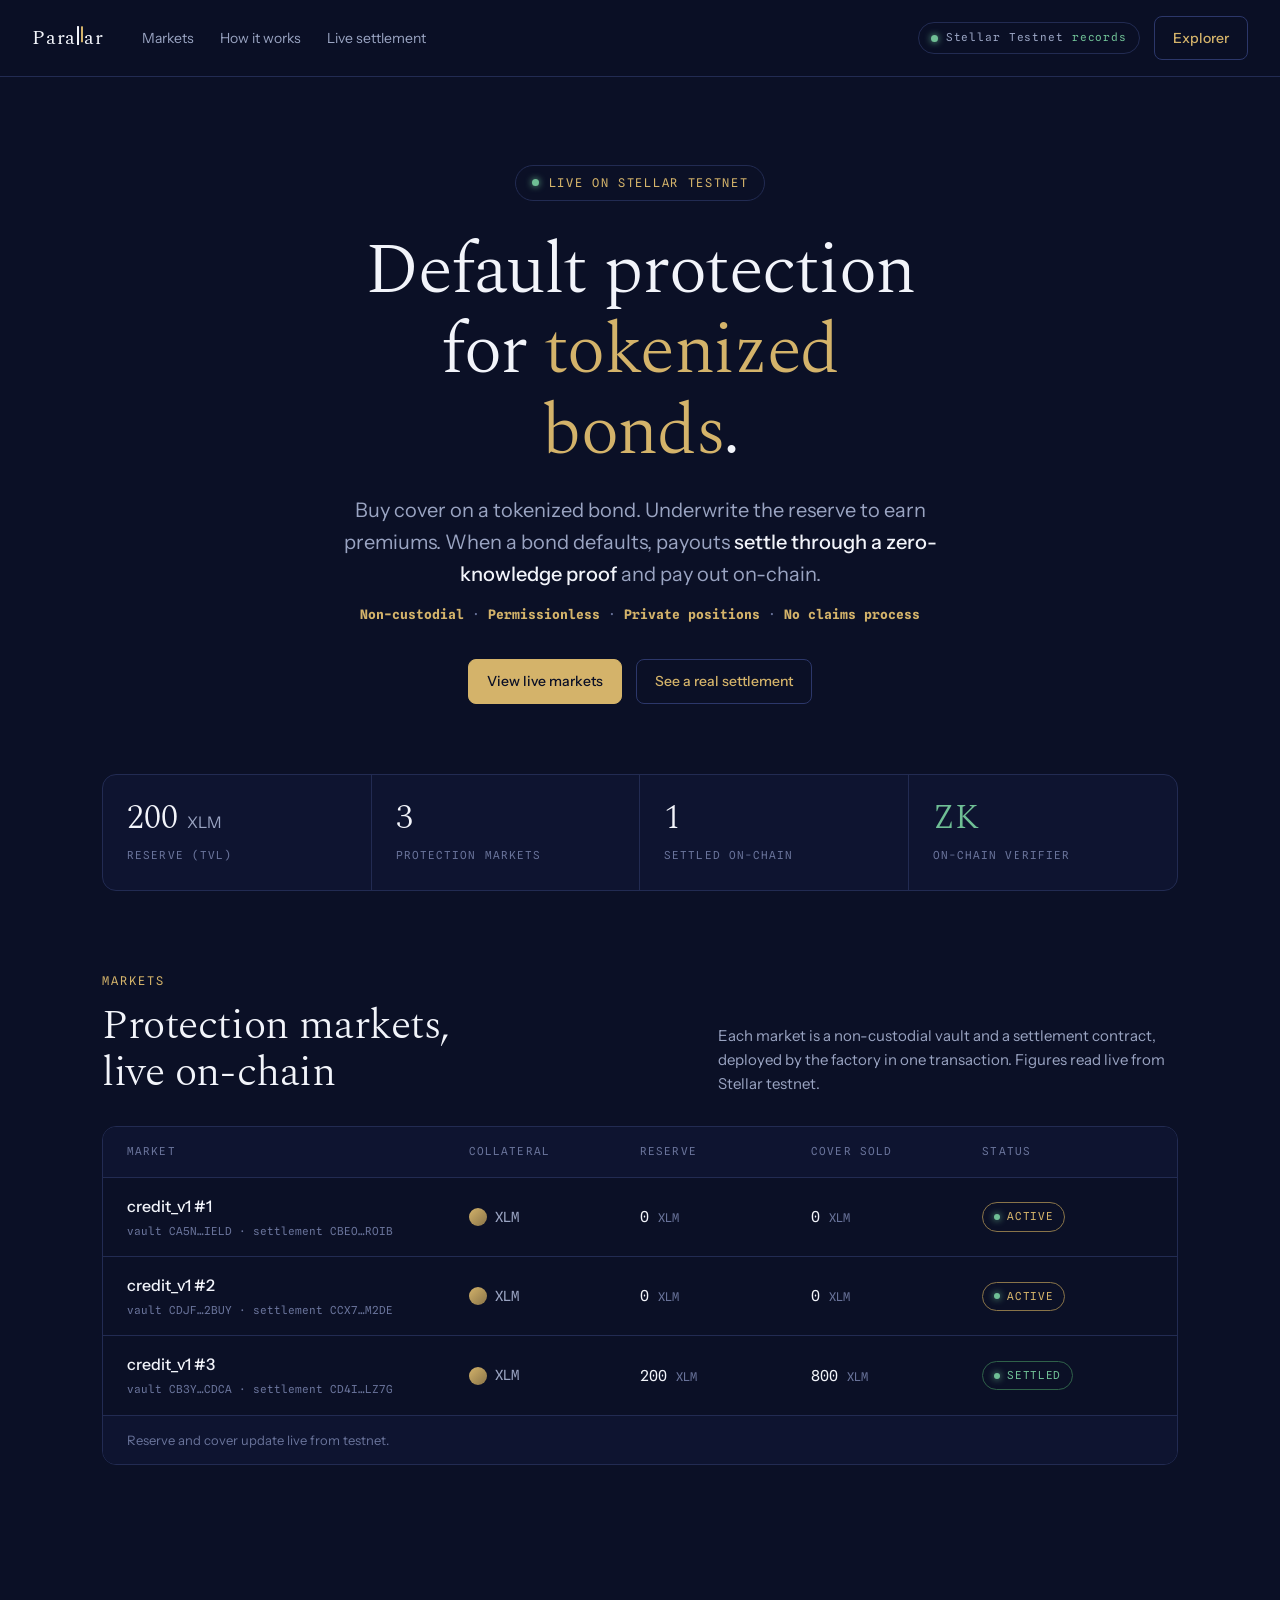
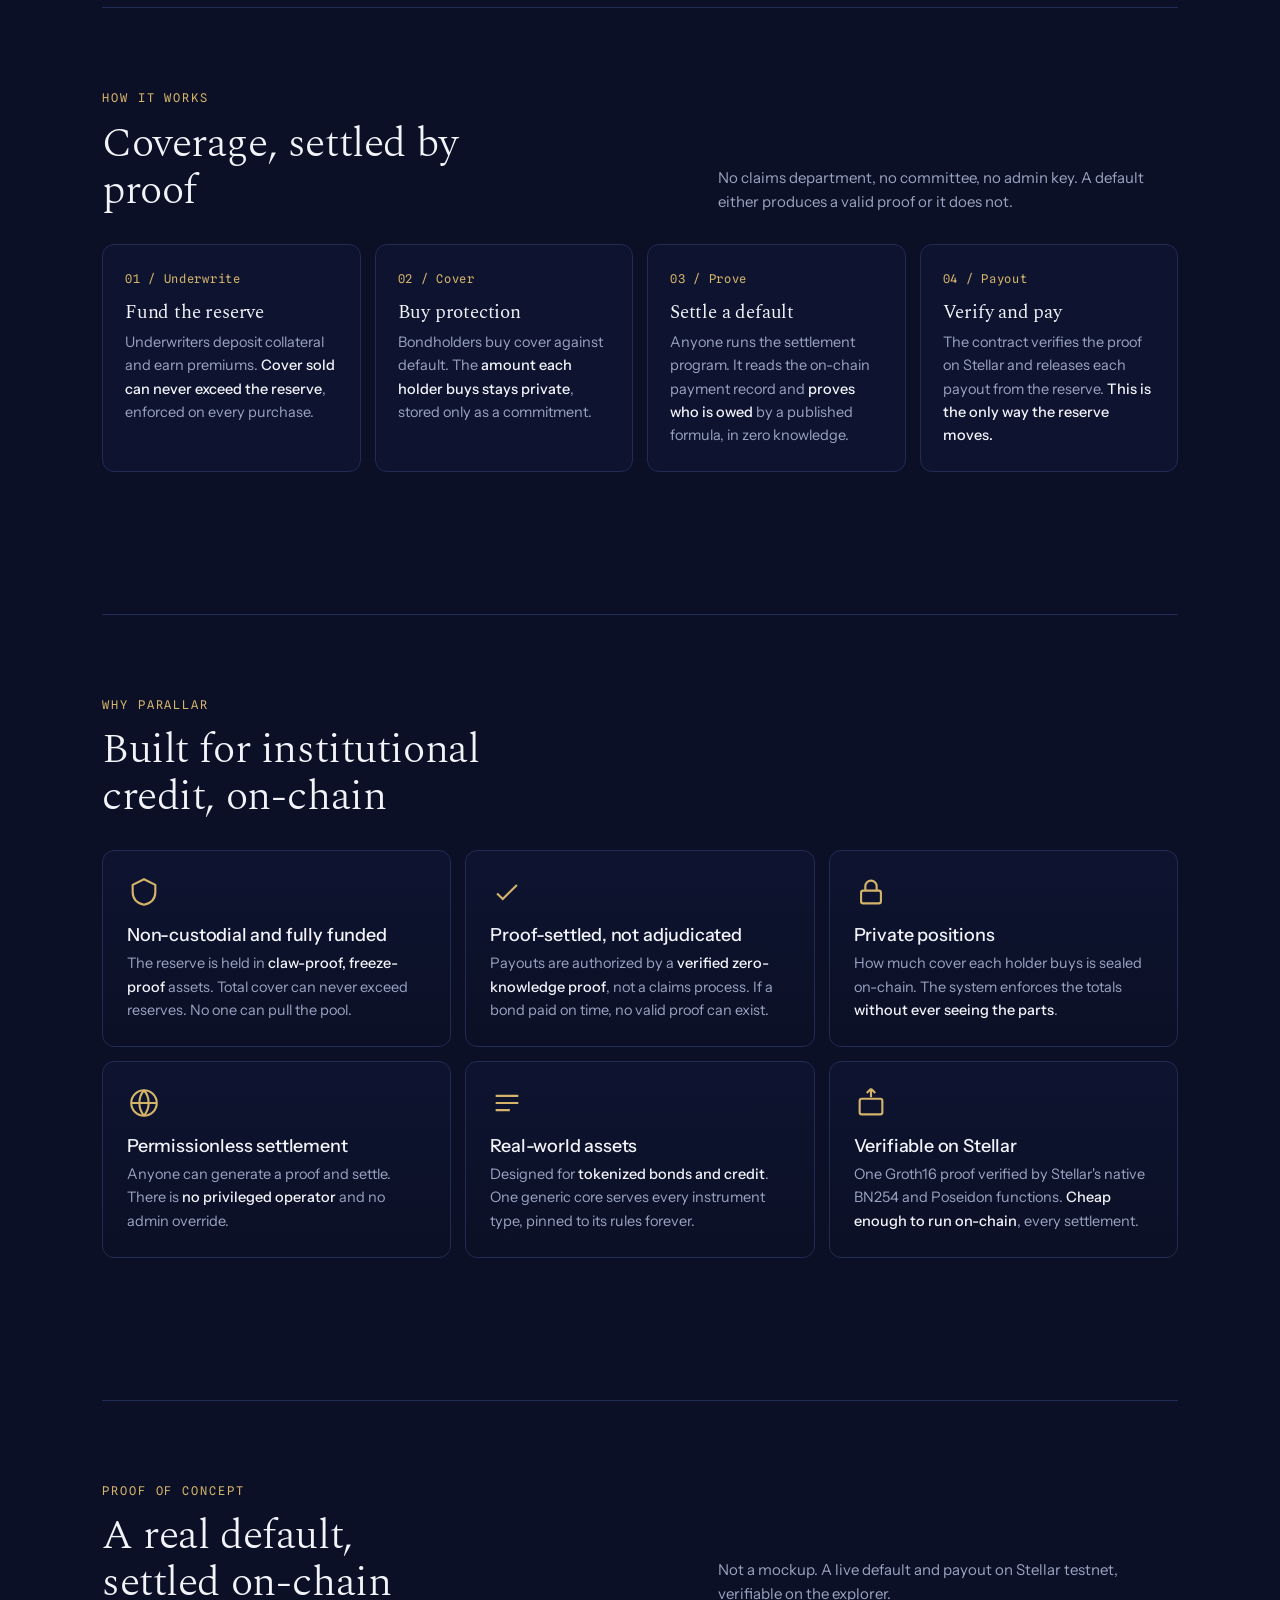
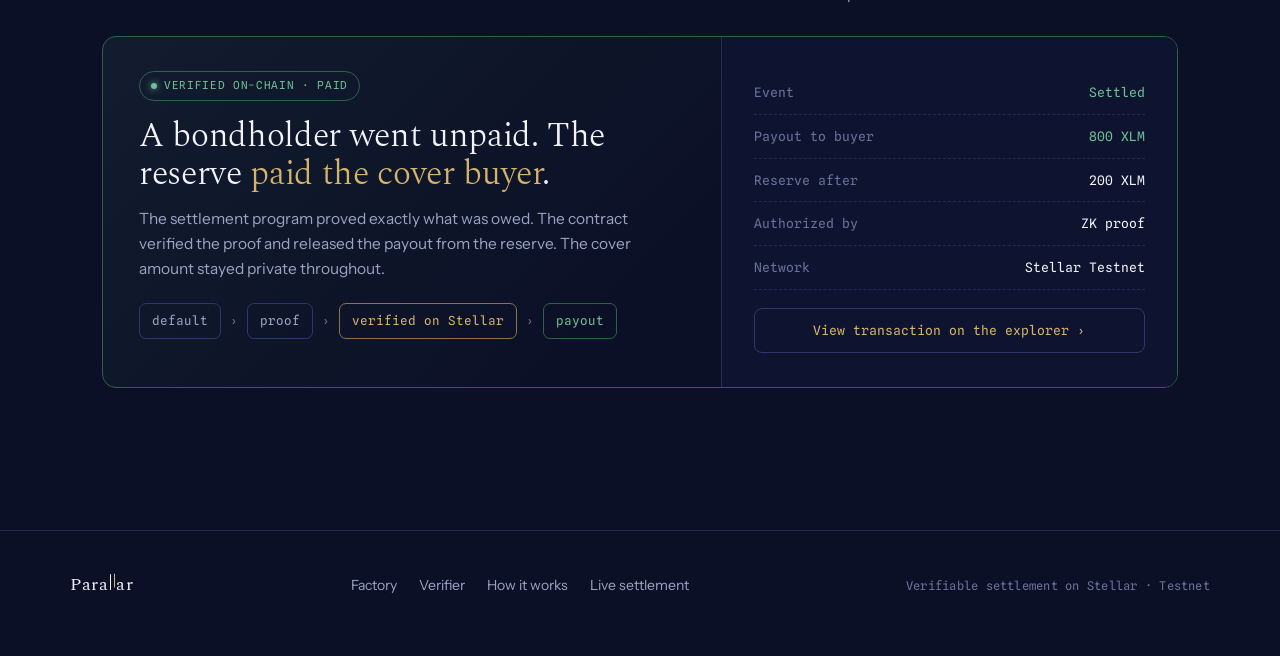
==== frontend/index.html @ a753648d "R23: frontend rebuilt as a DeFi-native protocol page Per feedback (em-dashes everywhere, hard to rea" ====
<!DOCTYPE html>
<html lang="en">
<head>
<meta charset="UTF-8">
<meta name="viewport" content="width=device-width, initial-scale=1.0">
<title>Parallar · on-chain default protection for tokenized bonds</title>
<meta name="description" content="Parallar is on-chain credit default protection for tokenized bonds on Stellar. Buy cover, underwrite for yield, and let defaults settle through a zero-knowledge proof. Non-custodial, permissionless, private.">
<link rel="preconnect" href="https://fonts.googleapis.com">
<link rel="preconnect" href="https://fonts.gstatic.com" crossorigin>
<link href="https://fonts.googleapis.com/css2?family=Spectral:wght@300;400&family=Instrument+Sans:wght@400;500;600&family=Spline+Sans+Mono:wght@400;500&display=swap" rel="stylesheet">
<style>
:root{
  --ink:#0B1026; --ink-2:#0E1430; --ink-3:#141C40; --ink-4:#1A2350;
  --paper:#F2F4FA; --dim:#9AA4C2; --faint:#69739A;
  --brass:#D4B36A; --brass-bright:#E8CE8C; --brass-dim:#897449;
  --red:#D07A70; --green:#6FBF95; --green-dim:#2f6149;
  --hairline:#222B52; --line-2:#2C376A; --max:1140px;
}
*{margin:0;padding:0;box-sizing:border-box}
html{scroll-behavior:smooth}
body{background:var(--ink);color:var(--paper);font-family:'Instrument Sans',system-ui,sans-serif;font-size:16px;line-height:1.6;-webkit-font-smoothing:antialiased;overflow-x:hidden}
::selection{background:var(--brass);color:var(--ink)}
h1,h2,h3,.serif{font-family:'Spectral',serif;font-weight:300;line-height:1.12;letter-spacing:-0.01em}
.mono{font-family:'Spline Sans Mono',monospace;letter-spacing:.02em}
a{color:var(--brass);text-decoration:none}
a:hover{color:var(--brass-bright)}
svg{display:block}

.wordmark{display:inline-flex;align-items:baseline;font-family:'Spectral',serif;font-weight:400;letter-spacing:.04em;color:var(--paper)}
.wordmark .ll{display:inline-flex;align-items:flex-end;margin:0 .04em;position:relative;top:.02em}
.wordmark .ll i{display:block;width:.085em;background:var(--paper);height:.92em;border-radius:.5px}
.wordmark .ll i+i{margin-left:.14em;background:var(--brass);height:.78em;transform:translateY(-.14em)}

nav{position:sticky;top:0;z-index:60;display:flex;align-items:center;gap:28px;padding:16px 32px;background:rgba(11,16,38,.9);border-bottom:1px solid var(--hairline);backdrop-filter:blur(8px)}
nav .wordmark{font-size:20px}
nav .links{display:flex;gap:26px;margin-left:10px;font-size:14px}
nav .links a{color:var(--dim)}
nav .links a:hover{color:var(--paper)}
nav .right{margin-left:auto;display:flex;align-items:center;gap:14px}
.netpill{display:inline-flex;align-items:center;gap:8px;font-family:'Spline Sans Mono',monospace;font-size:11px;letter-spacing:.08em;color:var(--dim);border:1px solid var(--hairline);padding:6px 12px;border-radius:999px}
.dot{width:7px;height:7px;border-radius:50%;background:var(--green);box-shadow:0 0 7px var(--green)}
.btn{display:inline-flex;align-items:center;gap:8px;font-size:14px;font-weight:500;padding:10px 18px;border-radius:8px;border:1px solid var(--brass);color:var(--ink);background:var(--brass);transition:.18s}
.btn:hover{background:var(--brass-bright);color:var(--ink)}
.btn.ghost{background:transparent;color:var(--brass);border-color:var(--line-2)}
.btn.ghost:hover{border-color:var(--brass);color:var(--brass-bright)}

.wrap{max-width:var(--max);margin:0 auto;padding:0 32px}

/* hero */
.hero{padding:88px 0 8px;text-align:center}
.eyebrow{display:inline-flex;align-items:center;gap:10px;font-family:'Spline Sans Mono',monospace;font-size:12px;letter-spacing:.14em;text-transform:uppercase;color:var(--brass);border:1px solid var(--hairline);border-radius:999px;padding:7px 16px;margin-bottom:30px}
.hero h1{font-size:clamp(40px,6vw,72px);max-width:16ch;margin:0 auto 22px;letter-spacing:-0.02em}
.hero h1 .alt{color:var(--brass)}
.hero .sub{font-size:clamp(17px,1.6vw,20px);color:var(--dim);max-width:50ch;margin:0 auto 14px}
.hero .sub strong{color:var(--paper);font-weight:500}
.hero .tags{font-family:'Spline Sans Mono',monospace;font-size:13px;color:var(--faint);margin-bottom:34px}
.hero .tags b{color:var(--brass)}
.hero-cta{display:flex;gap:14px;justify-content:center;flex-wrap:wrap}

/* stats strip */
.stats{max-width:var(--max);margin:62px auto 0;padding:0 32px}
.stats-grid{display:grid;grid-template-columns:repeat(4,1fr);border:1px solid var(--hairline);border-radius:14px;overflow:hidden;background:var(--ink-2)}
.stat{padding:26px 24px;border-right:1px solid var(--hairline)}
.stat:last-child{border-right:none}
.stat .v{font-family:'Spectral',serif;font-weight:300;font-size:34px;color:var(--paper);line-height:1}
.stat .v .u{font-size:16px;color:var(--dim);font-family:'Instrument Sans'}
.stat .k{font-family:'Spline Sans Mono',monospace;font-size:11px;letter-spacing:.1em;text-transform:uppercase;color:var(--faint);margin-top:12px}
.stat .v .live{color:var(--green)}

section{padding:80px 0;border-top:1px solid var(--hairline);margin-top:62px}
section:first-of-type{border-top:none;margin-top:0}
.sec-top{display:flex;align-items:flex-end;justify-content:space-between;gap:20px;margin-bottom:30px;flex-wrap:wrap}
.sec-top .label{font-family:'Spline Sans Mono',monospace;font-size:12px;letter-spacing:.16em;text-transform:uppercase;color:var(--brass);margin-bottom:12px}
.sec-top h2{font-size:clamp(28px,3.4vw,42px);max-width:18ch}
.sec-top p{color:var(--dim);max-width:46ch;font-size:15px}

/* markets table */
.markets{border:1px solid var(--hairline);border-radius:14px;overflow:hidden}
.mkt-head,.mkt-row{display:grid;grid-template-columns:2.1fr 1fr 1fr 1fr 1.1fr;gap:16px;padding:16px 24px;align-items:center}
.mkt-head{background:var(--ink-2);font-family:'Spline Sans Mono',monospace;font-size:11px;letter-spacing:.1em;text-transform:uppercase;color:var(--faint);border-bottom:1px solid var(--hairline)}
.mkt-row{border-bottom:1px solid var(--hairline);transition:background .15s}
.mkt-row:last-child{border-bottom:none}
.mkt-row:hover{background:var(--ink-2)}
.mkt-row .name{font-size:16px;color:var(--paper);font-weight:500}
.mkt-row .name small{display:block;color:var(--faint);font-family:'Spline Sans Mono',monospace;font-size:11px;font-weight:400;margin-top:3px}
.mkt-row .num{font-family:'Spline Sans Mono',monospace;font-size:15px;color:var(--paper)}
.mkt-row .num small{color:var(--faint);font-size:12px}
.asset{display:inline-flex;align-items:center;gap:8px;font-family:'Spline Sans Mono',monospace;font-size:14px;color:var(--dim)}
.asset .coin{width:18px;height:18px;border-radius:50%;background:linear-gradient(135deg,var(--brass),var(--brass-dim));display:inline-block}
.tag{display:inline-flex;align-items:center;gap:7px;font-family:'Spline Sans Mono',monospace;font-size:11px;letter-spacing:.06em;text-transform:uppercase;padding:5px 11px;border-radius:999px;border:1px solid var(--line-2);color:var(--dim)}
.tag.settled{color:var(--green);border-color:var(--green-dim)}
.tag.active{color:var(--brass);border-color:var(--brass-dim)}
.tag .dot{width:6px;height:6px}
.mkt-note{padding:14px 24px;background:var(--ink-2);font-size:13px;color:var(--faint);border-top:1px solid var(--hairline)}

/* steps */
.steps{display:grid;grid-template-columns:repeat(4,1fr);gap:14px}
.scard{border:1px solid var(--hairline);border-radius:12px;background:var(--ink-2);padding:24px 22px}
.scard .n{font-family:'Spline Sans Mono',monospace;font-size:12px;color:var(--brass);letter-spacing:.06em}
.scard h3{font-size:19px;margin:14px 0 8px;font-weight:400}
.scard p{font-size:14.5px;color:var(--dim)}
.scard p b{color:var(--paper);font-weight:500}

/* feature cards */
.feats{display:grid;grid-template-columns:repeat(3,1fr);gap:14px}
.feat{border:1px solid var(--hairline);border-radius:12px;padding:24px;background:linear-gradient(180deg,var(--ink-2),var(--ink))}
.feat .ic{width:34px;height:34px;color:var(--brass);margin-bottom:16px}
.feat h3{font-size:18px;font-weight:500;margin-bottom:7px;font-family:'Instrument Sans'}
.feat p{font-size:14.5px;color:var(--dim)}
.feat p b{color:var(--paper);font-weight:500}

/* live settlement */
.settle{display:grid;grid-template-columns:1.15fr .85fr;gap:0;border:1px solid var(--green-dim);border-radius:14px;overflow:hidden;background:linear-gradient(135deg,rgba(111,191,149,.07),transparent 55%)}
.settle .left{padding:34px 36px}
.settle .right{padding:34px 32px;border-left:1px solid var(--hairline);background:var(--ink-2)}
.settle .tag{margin-bottom:16px}
.settle h2{font-size:clamp(24px,2.8vw,34px);margin-bottom:14px}
.settle h2 .alt{color:var(--brass)}
.settle p{color:var(--dim);font-size:15.5px}
.settle p b{color:var(--paper);font-weight:500}
.pipe{display:flex;align-items:center;gap:9px;flex-wrap:wrap;margin-top:22px;font-family:'Spline Sans Mono',monospace;font-size:12.5px}
.pipe .n{padding:7px 12px;border:1px solid var(--line-2);border-radius:7px;color:var(--dim)}
.pipe .n.hot{color:var(--brass);border-color:var(--brass-dim)}
.pipe .n.paid{color:var(--green);border-color:var(--green-dim)}
.pipe .a{color:var(--faint)}
.rcpt{font-family:'Spline Sans Mono',monospace;font-size:13px}
.rcpt .row{display:flex;justify-content:space-between;gap:12px;padding:11px 0;border-bottom:1px dashed var(--hairline)}
.rcpt .row:last-child{border-bottom:none}
.rcpt .row .k{color:var(--faint)}
.rcpt .row .vv{color:var(--paper);text-align:right}
.rcpt .row .vv.g{color:var(--green)}
.rcpt .txbtn{display:block;margin-top:18px;text-align:center;font-size:13px;border:1px solid var(--line-2);border-radius:8px;padding:11px;color:var(--brass)}
.rcpt .txbtn:hover{border-color:var(--brass)}

footer{padding:40px 32px 56px;border-top:1px solid var(--hairline);margin-top:62px}
.foot-grid{max-width:var(--max);margin:0 auto;display:flex;justify-content:space-between;align-items:center;gap:24px;flex-wrap:wrap}
.foot-grid .mono{font-size:12px;color:var(--faint)}
.foot-links{display:flex;gap:22px;font-size:14px}
.foot-links a{color:var(--dim)}.foot-links a:hover{color:var(--brass)}
.addr{font-family:'Spline Sans Mono',monospace;color:var(--brass)}
.err{color:var(--red);text-align:center;padding:30px}

@media(max-width:860px){
  .stats-grid{grid-template-columns:1fr 1fr}.stat{border-bottom:1px solid var(--hairline)}
  .steps{grid-template-columns:1fr 1fr}.feats{grid-template-columns:1fr}
  .settle{grid-template-columns:1fr}.settle .right{border-left:none;border-top:1px solid var(--hairline)}
  nav .links{display:none}
  .mkt-head{display:none}
  .mkt-row{grid-template-columns:1fr 1fr;gap:8px 16px}
}
</style>
</head>
<body>
<nav>
  <span class="wordmark">Para<span class="ll"><i></i><i></i></span>ar</span>
  <span class="links"><a href="#markets">Markets</a><a href="#how">How it works</a><a href="#proof">Live settlement</a></span>
  <span class="right">
    <span class="netpill"><span class="dot"></span> Stellar Testnet <span id="net-state" style="color:var(--green)">·</span></span>
    <a class="btn ghost" id="nav-explorer" href="#" target="_blank" rel="noopener">Explorer</a>
  </span>
</nav>

<div class="wrap">
  <header class="hero">
    <div class="eyebrow"><span class="dot"></span> Live on Stellar testnet</div>
    <h1>Default protection for <span class="alt">tokenized bonds</span>.</h1>
    <p class="sub">Buy cover on a tokenized bond. Underwrite the reserve to earn premiums. When a bond defaults, payouts <strong>settle through a zero-knowledge proof</strong> and pay out on-chain.</p>
    <p class="tags"><b>Non-custodial</b> · <b>Permissionless</b> · <b>Private positions</b> · <b>No claims process</b></p>
    <div class="hero-cta">
      <a class="btn" href="#markets">View live markets</a>
      <a class="btn ghost" href="#proof">See a real settlement</a>
    </div>
  </header>
</div>

<div class="stats">
  <div class="stats-grid">
    <div class="stat"><div class="v" id="s-tvl">0 <span class="u">XLM</span></div><div class="k">Reserve (TVL)</div></div>
    <div class="stat"><div class="v" id="s-mkts">3</div><div class="k">Protection markets</div></div>
    <div class="stat"><div class="v" id="s-settled">1</div><div class="k">Settled on-chain</div></div>
    <div class="stat"><div class="v"><span class="live" id="s-verifier">ZK</span></div><div class="k">On-chain verifier</div></div>
  </div>
</div>

<div class="wrap">
  <section id="markets">
    <div class="sec-top">
      <div>
        <div class="label">Markets</div>
        <h2>Protection markets, live on-chain</h2>
      </div>
      <p>Each market is a non-custodial vault and a settlement contract, deployed by the factory in one transaction. Figures read live from Stellar testnet.</p>
    </div>
    <div class="markets">
      <div class="mkt-head">
        <div>Market</div><div>Collateral</div><div>Reserve</div><div>Cover sold</div><div>Status</div>
      </div>
      <div id="mkt-rows"></div>
      <div class="mkt-note" id="mkt-note">Loading on-chain state…</div>
    </div>
  </section>

  <section id="how">
    <div class="sec-top">
      <div><div class="label">How it works</div><h2>Coverage, settled by proof</h2></div>
      <p>No claims department, no committee, no admin key. A default either produces a valid proof or it does not.</p>
    </div>
    <div class="steps">
      <div class="scard"><div class="n">01 / Underwrite</div><h3>Fund the reserve</h3><p>Underwriters deposit collateral and earn premiums. <b>Cover sold can never exceed the reserve</b>, enforced on every purchase.</p></div>
      <div class="scard"><div class="n">02 / Cover</div><h3>Buy protection</h3><p>Bondholders buy cover against default. The <b>amount each holder buys stays private</b>, stored only as a commitment.</p></div>
      <div class="scard"><div class="n">03 / Prove</div><h3>Settle a default</h3><p>Anyone runs the settlement program. It reads the on-chain payment record and <b>proves who is owed</b> by a published formula, in zero knowledge.</p></div>
      <div class="scard"><div class="n">04 / Payout</div><h3>Verify and pay</h3><p>The contract verifies the proof on Stellar and releases each payout from the reserve. <b>This is the only way the reserve moves.</b></p></div>
    </div>
  </section>

  <section id="why">
    <div class="sec-top"><div><div class="label">Why Parallar</div><h2>Built for institutional credit, on-chain</h2></div></div>
    <div class="feats">
      <div class="feat"><svg class="ic" viewBox="0 0 24 24" fill="none" stroke="currentColor" stroke-width="1.5"><path d="M12 3l8 4v5c0 5-3.5 8-8 9-4.5-1-8-4-8-9V7z"/></svg><h3>Non-custodial and fully funded</h3><p>The reserve is held in <b>claw-proof, freeze-proof</b> assets. Total cover can never exceed reserves. No one can pull the pool.</p></div>
      <div class="feat"><svg class="ic" viewBox="0 0 24 24" fill="none" stroke="currentColor" stroke-width="1.5"><path d="M5 13l4 4L19 7"/></svg><h3>Proof-settled, not adjudicated</h3><p>Payouts are authorized by a <b>verified zero-knowledge proof</b>, not a claims process. If a bond paid on time, no valid proof can exist.</p></div>
      <div class="feat"><svg class="ic" viewBox="0 0 24 24" fill="none" stroke="currentColor" stroke-width="1.5"><rect x="5" y="11" width="14" height="9" rx="1.5"/><path d="M8 11V8a4 4 0 018 0v3"/></svg><h3>Private positions</h3><p>How much cover each holder buys is sealed on-chain. The system enforces the totals <b>without ever seeing the parts</b>.</p></div>
      <div class="feat"><svg class="ic" viewBox="0 0 24 24" fill="none" stroke="currentColor" stroke-width="1.5"><circle cx="12" cy="12" r="9"/><path d="M3 12h18M12 3a14 14 0 010 18M12 3a14 14 0 000 18"/></svg><h3>Permissionless settlement</h3><p>Anyone can generate a proof and settle. There is <b>no privileged operator</b> and no admin override.</p></div>
      <div class="feat"><svg class="ic" viewBox="0 0 24 24" fill="none" stroke="currentColor" stroke-width="1.5"><path d="M4 7h16M4 12h16M4 17h10"/></svg><h3>Real-world assets</h3><p>Designed for <b>tokenized bonds and credit</b>. One generic core serves every instrument type, pinned to its rules forever.</p></div>
      <div class="feat"><svg class="ic" viewBox="0 0 24 24" fill="none" stroke="currentColor" stroke-width="1.5"><path d="M12 2v6M12 2l-3 3M12 2l3 3"/><rect x="4" y="9" width="16" height="11" rx="1.5"/></svg><h3>Verifiable on Stellar</h3><p>One Groth16 proof verified by Stellar's native BN254 and Poseidon functions. <b>Cheap enough to run on-chain</b>, every settlement.</p></div>
    </div>
  </section>

  <section id="proof">
    <div class="sec-top"><div><div class="label">Proof of concept</div><h2>A real default, settled on-chain</h2></div>
      <p>Not a mockup. A live default and payout on Stellar testnet, verifiable on the explorer.</p></div>
    <div class="settle">
      <div class="left">
        <span class="tag settled"><span class="dot"></span> Verified on-chain · paid</span>
        <h2>A bondholder went unpaid. The reserve <span class="alt">paid the cover buyer</span>.</h2>
        <p>The settlement program proved exactly what was owed. The contract verified the proof and released the payout from the reserve. The cover amount stayed private throughout.</p>
        <div class="pipe">
          <span class="n">default</span><span class="a">›</span>
          <span class="n">proof</span><span class="a">›</span>
          <span class="n hot">verified on Stellar</span><span class="a">›</span>
          <span class="n paid">payout</span>
        </div>
      </div>
      <div class="right rcpt">
        <div class="row"><span class="k">Event</span><span class="vv g">Settled</span></div>
        <div class="row"><span class="k">Payout to buyer</span><span class="vv g" id="r-payout">800 XLM</span></div>
        <div class="row"><span class="k">Reserve after</span><span class="vv" id="r-reserve">200 XLM</span></div>
        <div class="row"><span class="k">Authorized by</span><span class="vv">ZK proof</span></div>
        <div class="row"><span class="k">Network</span><span class="vv">Stellar Testnet</span></div>
        <a class="txbtn" id="r-tx" href="#" target="_blank" rel="noopener">View transaction on the explorer ›</a>
      </div>
    </div>
  </section>
</div>

<footer>
  <div class="foot-grid">
    <span class="wordmark" style="font-size:18px">Para<span class="ll"><i></i><i></i></span>ar</span>
    <div class="foot-links">
      <a id="f-factory" href="#" target="_blank" rel="noopener">Factory</a>
      <a id="f-verifier" href="#" target="_blank" rel="noopener">Verifier</a>
      <a href="#how">How it works</a>
      <a href="#proof">Live settlement</a>
    </div>
    <span class="mono">Verifiable settlement on Stellar · Testnet</span>
  </div>
</footer>

<script type="module">
const EXPLORER = "https://stellar.expert/explorer/testnet";
const short = (s, n=4) => s ? `${s.slice(0,n)}…${s.slice(-4)}` : "";
const el = (h) => { const t=document.createElement('template'); t.innerHTML=h.trim(); return t.content.firstChild; };

function renderMarkets(d, live){
  const host = document.getElementById('mkt-rows');
  host.innerHTML = '';
  d.instruments.forEach((ins,i)=>{
    const st = live?.[i];
    const reserve = st ? st.collateral : ins.reserve;
    const cover = st ? st.cover : ins.cover;
    const settled = st ? st.settled : !!ins.settled;
    const status = settled
      ? `<span class="tag settled"><span class="dot"></span> Settled</span>`
      : `<span class="tag active"><span class="dot"></span> Active</span>`;
    host.appendChild(el(`<div class="mkt-row">
      <div class="name">credit_v1 #${i+1}<small>vault ${short(ins.vault)} · settlement ${short(ins.settlement)}</small></div>
      <div class="asset"><span class="coin"></span> XLM</div>
      <div class="num">${reserve} <small>XLM</small></div>
      <div class="num">${cover} <small>XLM</small></div>
      <div>${status}</div>
    </div>`));
  });
}

async function load(){
  let d;
  try { d = await (await fetch('../deployments/testnet.json')).json(); }
  catch(e){ document.getElementById('mkt-note').innerHTML = '<span class="err">Serve from the repo root (make frontend) to load on-chain state.</span>'; return; }

  // static wiring (links + receipt) so the page is complete even without live RPC
  document.getElementById('nav-explorer').href = `${EXPLORER}/contract/${d.contracts.factory}`;
  document.getElementById('f-factory').href = `${EXPLORER}/contract/${d.contracts.factory}`;
  document.getElementById('f-verifier').href = `${EXPLORER}/contract/${d.contracts.groth16_verifier}`;
  if(d.live_settlement) document.getElementById('r-tx').href = `${EXPLORER}/tx/${d.live_settlement.settle_tx}`;
  document.getElementById('s-mkts').textContent = d.instruments.length;
  document.getElementById('s-settled').textContent = d.instruments.filter(x=>x.settled).length;
  document.getElementById('s-tvl').innerHTML = `${d.instruments.reduce((a,x)=>a+(x.reserve||0),0)} <span class="u">XLM</span>`;
  const sj = d.instruments.find(x=>x.settled);
  if(sj){ document.getElementById('r-reserve').textContent = `${sj.reserve} XLM`; document.getElementById('r-payout').textContent = `${sj.cover} XLM`; }
  renderMarkets(d, null);
  document.getElementById('mkt-note').textContent = 'Reserve and cover update live from testnet.';

  // live on-chain reads (best effort, degrades to recorded values)
  try{
    const sdk = (await import('https://esm.sh/@stellar/stellar-sdk@13')).default;
    const { rpc, Contract, TransactionBuilder, Account, Networks, scValToNative, nativeToScVal } = sdk;
    const server = new rpc.Server('https://soroban-testnet.stellar.org');
    const src = new Account(d.accounts.admin, '0');
    const read = async (id, m, a=[]) => {
      const tx = new TransactionBuilder(src,{fee:'100',networkPassphrase:Networks.TESTNET})
        .addOperation(new Contract(id).call(m, ...a)).setTimeout(30).build();
      const sim = await server.simulateTransaction(tx);
      if(rpc.Api.isSimulationSuccess(sim) && sim.result) return scValToNative(sim.result.retval);
      throw new Error('sim');
    };
    const live = await Promise.all(d.instruments.map(async ins => ({
      collateral: String(await read(ins.vault,'total_collateral')),
      cover: String(await read(ins.vault,'total_cover')),
      settled: await read(ins.settlement,'is_settled',[nativeToScVal(1,{type:'u32'})]),
    })));
    document.getElementById('net-state').textContent = 'live ✓';
    document.getElementById('s-verifier').textContent = 'live ✓';
    const tvl = live.reduce((a,x)=>a+Number(x.collateral||0),0);
    document.getElementById('s-tvl').innerHTML = `${tvl} <span class="u">XLM</span>`;
    document.getElementById('s-settled').textContent = live.filter(x=>x.settled).length;
    renderMarkets(d, live);
    // receipt: reflect the settled market's live reserve
    const si = d.instruments.findIndex(x=>x.instrument_id===d.live_settlement?.instrument);
    if(si>=0){ document.getElementById('r-reserve').textContent = `${live[si].collateral} XLM`; document.getElementById('r-payout').textContent = `${live[si].cover} XLM`; }
  }catch(e){ document.getElementById('net-state').textContent='records'; console.warn('live reads unavailable; showing recorded deployment', e); }
}
load();
</script>
</body>
</html>
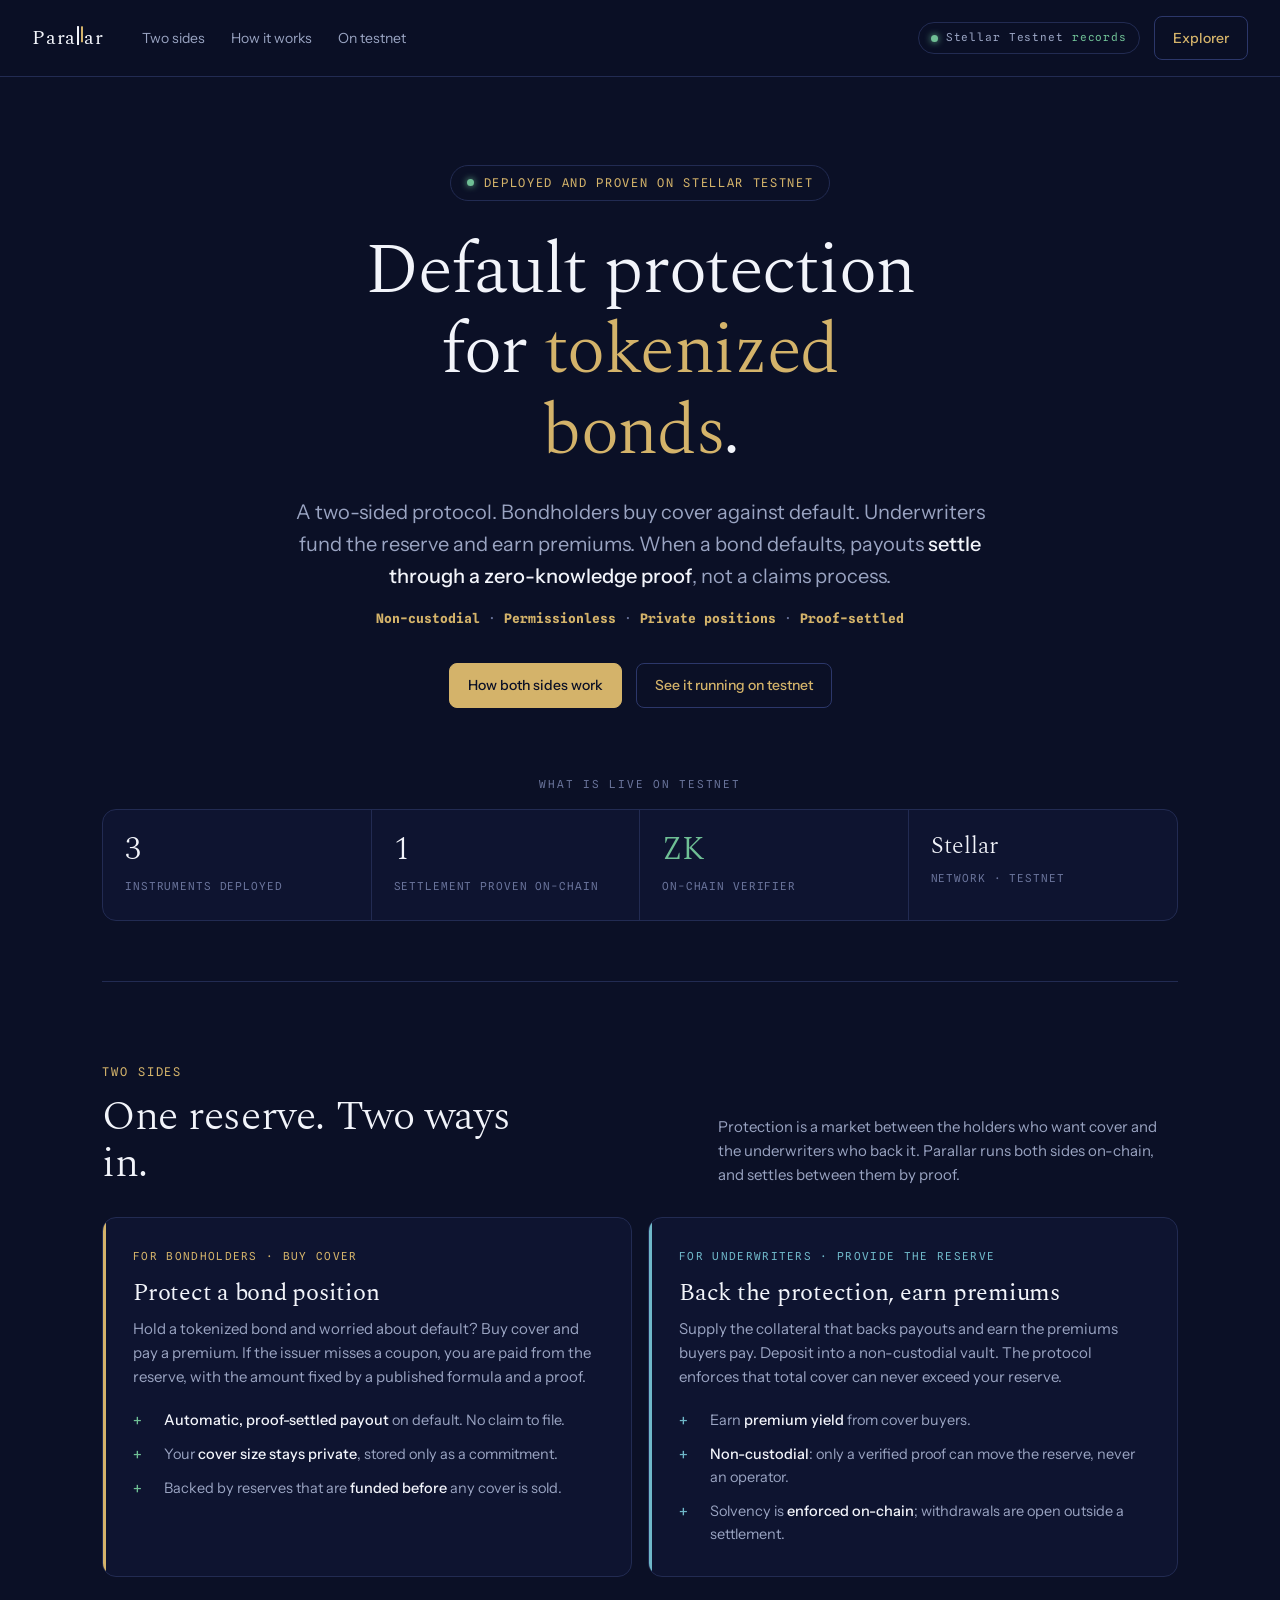
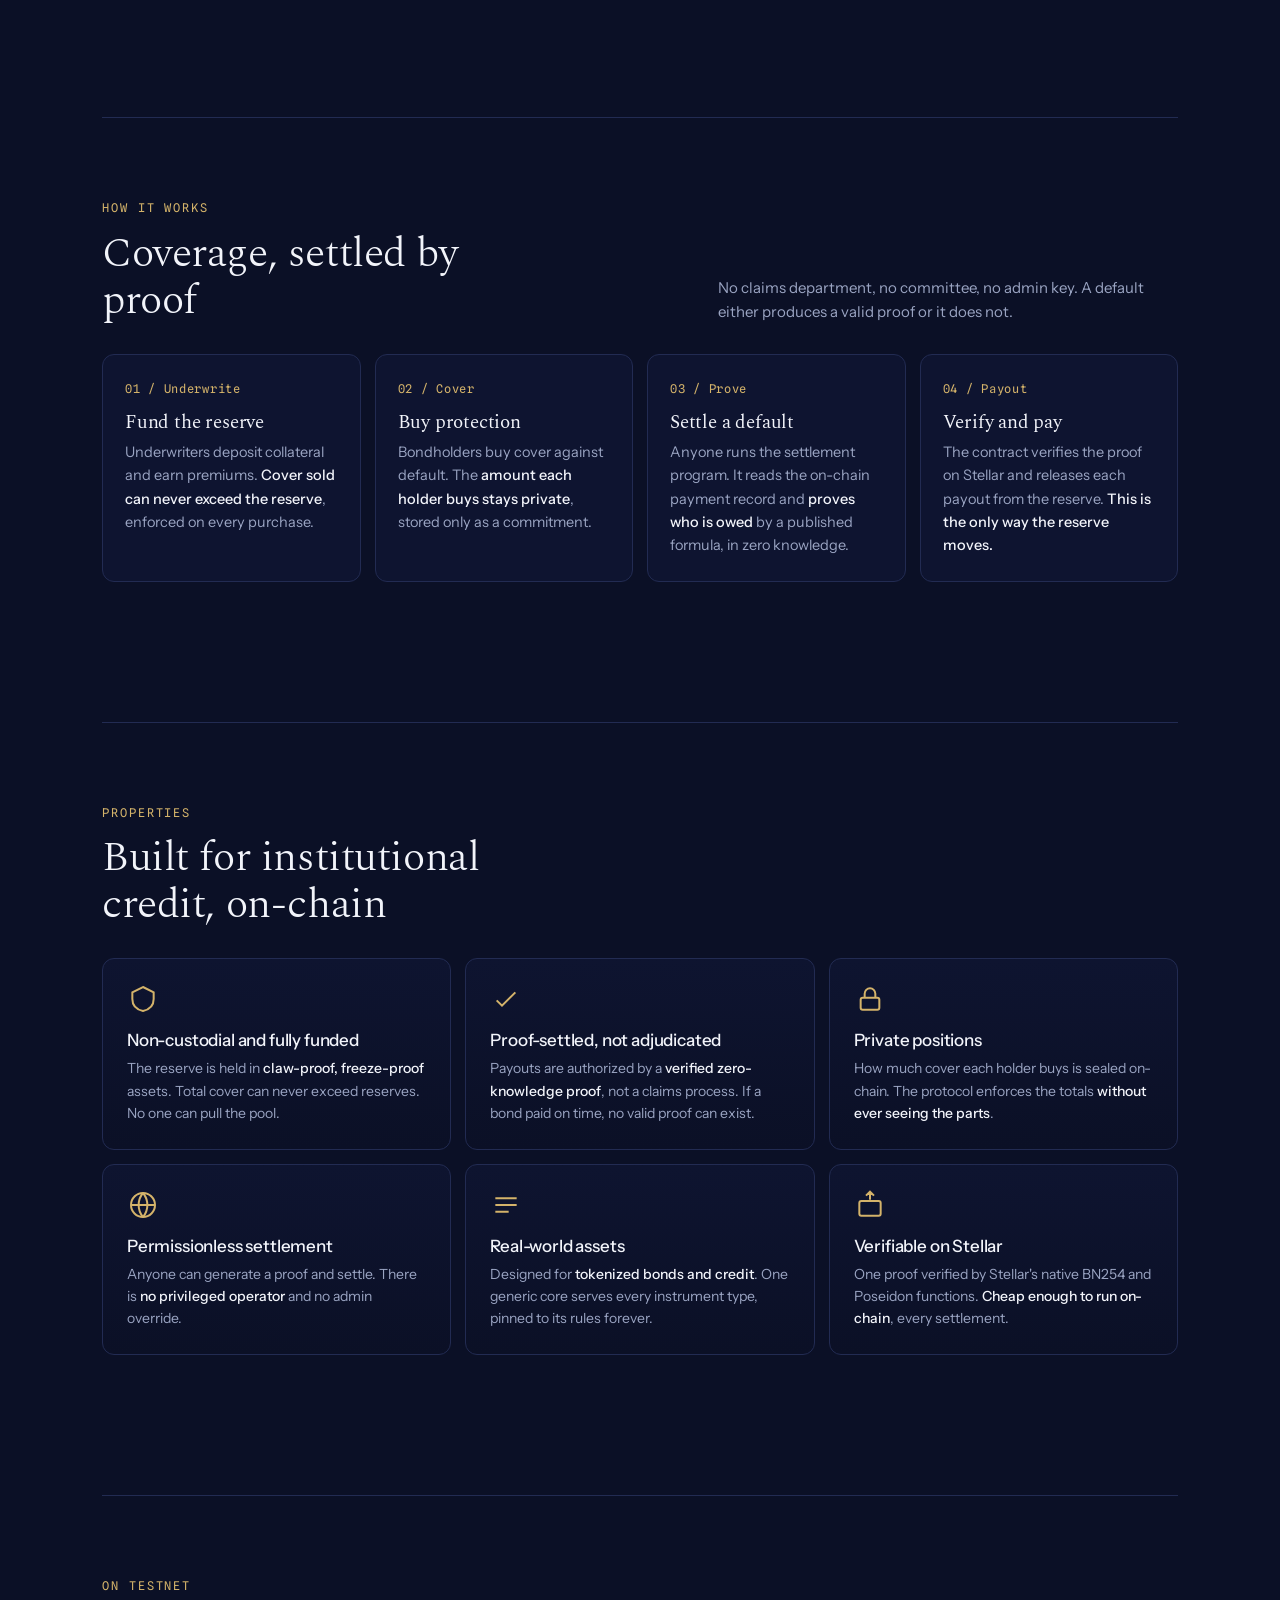
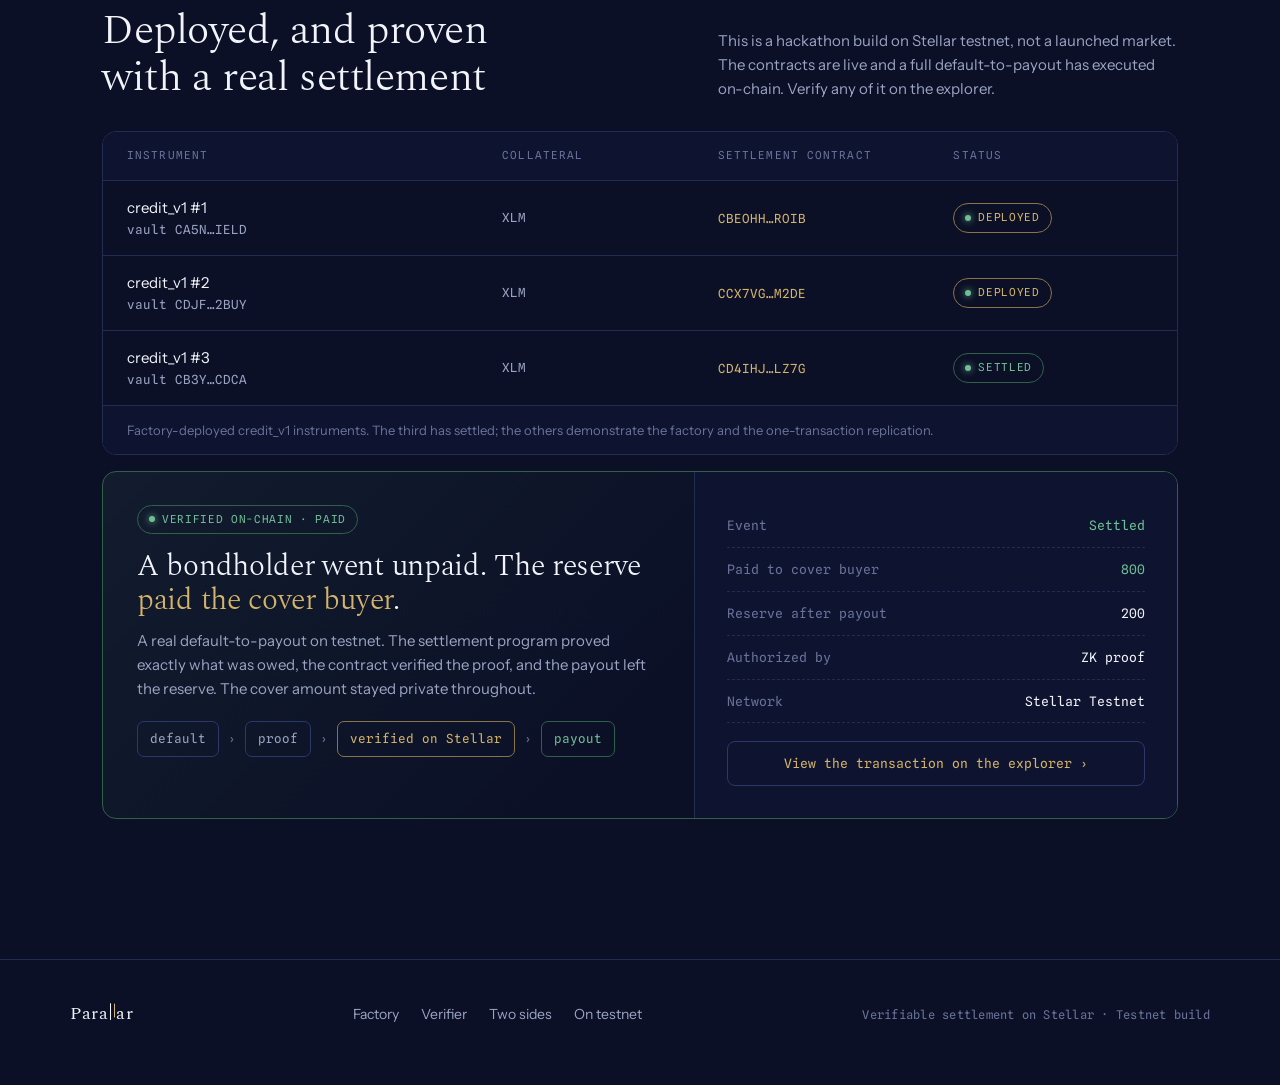
==== commit a704964a: "R24: frontend made dual-sided + testnet-honest Per feedback (double-sided protocol; testnet build ha" ====
--- a/frontend/index.html
+++ b/frontend/index.html
@@ -3,8 +3,8 @@
 <head>
 <meta charset="UTF-8">
 <meta name="viewport" content="width=device-width, initial-scale=1.0">
-<title>Parallar · on-chain default protection for tokenized bonds</title>
-<meta name="description" content="Parallar is on-chain credit default protection for tokenized bonds on Stellar. Buy cover, underwrite for yield, and let defaults settle through a zero-knowledge proof. Non-custodial, permissionless, private.">
+<title>Parallar · default protection for tokenized bonds, settled by proof</title>
+<meta name="description" content="Parallar is a two-sided default-protection protocol for tokenized bonds on Stellar. Bondholders buy cover; underwriters fund the reserve and earn premiums. Defaults settle through a zero-knowledge proof. Deployed and proven on testnet.">
 <link rel="preconnect" href="https://fonts.googleapis.com">
 <link rel="preconnect" href="https://fonts.gstatic.com" crossorigin>
 <link href="https://fonts.googleapis.com/css2?family=Spectral:wght@300;400&family=Instrument+Sans:wght@400;500;600&family=Spline+Sans+Mono:wght@400;500&display=swap" rel="stylesheet">
@@ -13,6 +13,7 @@
   --ink:#0B1026; --ink-2:#0E1430; --ink-3:#141C40; --ink-4:#1A2350;
   --paper:#F2F4FA; --dim:#9AA4C2; --faint:#69739A;
   --brass:#D4B36A; --brass-bright:#E8CE8C; --brass-dim:#897449;
+  --teal:#6FB8C9; --teal-dim:#2f5a64;
   --red:#D07A70; --green:#6FBF95; --green-dim:#2f6149;
   --hairline:#222B52; --line-2:#2C376A; --max:1140px;
 }
@@ -40,60 +41,55 @@
 .netpill{display:inline-flex;align-items:center;gap:8px;font-family:'Spline Sans Mono',monospace;font-size:11px;letter-spacing:.08em;color:var(--dim);border:1px solid var(--hairline);padding:6px 12px;border-radius:999px}
 .dot{width:7px;height:7px;border-radius:50%;background:var(--green);box-shadow:0 0 7px var(--green)}
 .btn{display:inline-flex;align-items:center;gap:8px;font-size:14px;font-weight:500;padding:10px 18px;border-radius:8px;border:1px solid var(--brass);color:var(--ink);background:var(--brass);transition:.18s}
-.btn:hover{background:var(--brass-bright);color:var(--ink)}
+.btn:hover{background:var(--brass-bright)}
 .btn.ghost{background:transparent;color:var(--brass);border-color:var(--line-2)}
 .btn.ghost:hover{border-color:var(--brass);color:var(--brass-bright)}
 
 .wrap{max-width:var(--max);margin:0 auto;padding:0 32px}
 
-/* hero */
 .hero{padding:88px 0 8px;text-align:center}
 .eyebrow{display:inline-flex;align-items:center;gap:10px;font-family:'Spline Sans Mono',monospace;font-size:12px;letter-spacing:.14em;text-transform:uppercase;color:var(--brass);border:1px solid var(--hairline);border-radius:999px;padding:7px 16px;margin-bottom:30px}
-.hero h1{font-size:clamp(40px,6vw,72px);max-width:16ch;margin:0 auto 22px;letter-spacing:-0.02em}
+.hero h1{font-size:clamp(40px,6vw,72px);max-width:16ch;margin:0 auto 24px;letter-spacing:-0.02em}
 .hero h1 .alt{color:var(--brass)}
-.hero .sub{font-size:clamp(17px,1.6vw,20px);color:var(--dim);max-width:50ch;margin:0 auto 14px}
+.hero .sub{font-size:clamp(17px,1.6vw,20px);color:var(--dim);max-width:54ch;margin:0 auto 16px}
 .hero .sub strong{color:var(--paper);font-weight:500}
 .hero .tags{font-family:'Spline Sans Mono',monospace;font-size:13px;color:var(--faint);margin-bottom:34px}
 .hero .tags b{color:var(--brass)}
 .hero-cta{display:flex;gap:14px;justify-content:center;flex-wrap:wrap}
 
-/* stats strip */
-.stats{max-width:var(--max);margin:62px auto 0;padding:0 32px}
+.stats{max-width:var(--max);margin:60px auto 0;padding:0 32px}
+.stats-lab{font-family:'Spline Sans Mono',monospace;font-size:11px;letter-spacing:.16em;text-transform:uppercase;color:var(--faint);text-align:center;margin-bottom:16px}
 .stats-grid{display:grid;grid-template-columns:repeat(4,1fr);border:1px solid var(--hairline);border-radius:14px;overflow:hidden;background:var(--ink-2)}
-.stat{padding:26px 24px;border-right:1px solid var(--hairline)}
+.stat{padding:24px 22px;border-right:1px solid var(--hairline)}
 .stat:last-child{border-right:none}
-.stat .v{font-family:'Spectral',serif;font-weight:300;font-size:34px;color:var(--paper);line-height:1}
-.stat .v .u{font-size:16px;color:var(--dim);font-family:'Instrument Sans'}
-.stat .k{font-family:'Spline Sans Mono',monospace;font-size:11px;letter-spacing:.1em;text-transform:uppercase;color:var(--faint);margin-top:12px}
+.stat .v{font-family:'Spectral',serif;font-weight:300;font-size:32px;color:var(--paper);line-height:1}
 .stat .v .live{color:var(--green)}
-
-section{padding:80px 0;border-top:1px solid var(--hairline);margin-top:62px}
-section:first-of-type{border-top:none;margin-top:0}
+.stat .k{font-family:'Spline Sans Mono',monospace;font-size:11px;letter-spacing:.08em;text-transform:uppercase;color:var(--faint);margin-top:12px}
+
+section{padding:80px 0;border-top:1px solid var(--hairline);margin-top:60px}
 .sec-top{display:flex;align-items:flex-end;justify-content:space-between;gap:20px;margin-bottom:30px;flex-wrap:wrap}
 .sec-top .label{font-family:'Spline Sans Mono',monospace;font-size:12px;letter-spacing:.16em;text-transform:uppercase;color:var(--brass);margin-bottom:12px}
-.sec-top h2{font-size:clamp(28px,3.4vw,42px);max-width:18ch}
+.sec-top h2{font-size:clamp(28px,3.4vw,42px);max-width:20ch}
 .sec-top p{color:var(--dim);max-width:46ch;font-size:15px}
 
-/* markets table */
-.markets{border:1px solid var(--hairline);border-radius:14px;overflow:hidden}
-.mkt-head,.mkt-row{display:grid;grid-template-columns:2.1fr 1fr 1fr 1fr 1.1fr;gap:16px;padding:16px 24px;align-items:center}
-.mkt-head{background:var(--ink-2);font-family:'Spline Sans Mono',monospace;font-size:11px;letter-spacing:.1em;text-transform:uppercase;color:var(--faint);border-bottom:1px solid var(--hairline)}
-.mkt-row{border-bottom:1px solid var(--hairline);transition:background .15s}
-.mkt-row:last-child{border-bottom:none}
-.mkt-row:hover{background:var(--ink-2)}
-.mkt-row .name{font-size:16px;color:var(--paper);font-weight:500}
-.mkt-row .name small{display:block;color:var(--faint);font-family:'Spline Sans Mono',monospace;font-size:11px;font-weight:400;margin-top:3px}
-.mkt-row .num{font-family:'Spline Sans Mono',monospace;font-size:15px;color:var(--paper)}
-.mkt-row .num small{color:var(--faint);font-size:12px}
-.asset{display:inline-flex;align-items:center;gap:8px;font-family:'Spline Sans Mono',monospace;font-size:14px;color:var(--dim)}
-.asset .coin{width:18px;height:18px;border-radius:50%;background:linear-gradient(135deg,var(--brass),var(--brass-dim));display:inline-block}
-.tag{display:inline-flex;align-items:center;gap:7px;font-family:'Spline Sans Mono',monospace;font-size:11px;letter-spacing:.06em;text-transform:uppercase;padding:5px 11px;border-radius:999px;border:1px solid var(--line-2);color:var(--dim)}
-.tag.settled{color:var(--green);border-color:var(--green-dim)}
-.tag.active{color:var(--brass);border-color:var(--brass-dim)}
-.tag .dot{width:6px;height:6px}
-.mkt-note{padding:14px 24px;background:var(--ink-2);font-size:13px;color:var(--faint);border-top:1px solid var(--hairline)}
-
-/* steps */
+/* two sides */
+.sides{display:grid;grid-template-columns:1fr 1fr;gap:16px}
+.side{border:1px solid var(--hairline);border-radius:14px;padding:30px 30px;background:var(--ink-2);position:relative;overflow:hidden}
+.side::before{content:"";position:absolute;left:0;top:0;bottom:0;width:3px}
+.side.buy::before{background:var(--brass)}
+.side.under::before{background:var(--teal)}
+.side .who{font-family:'Spline Sans Mono',monospace;font-size:11px;letter-spacing:.12em;text-transform:uppercase;margin-bottom:14px}
+.side.buy .who{color:var(--brass)}
+.side.under .who{color:var(--teal)}
+.side h3{font-size:24px;font-weight:400;margin-bottom:10px}
+.side .desc{color:var(--dim);font-size:15px;margin-bottom:20px}
+.side .desc b{color:var(--paper);font-weight:500}
+.side ul{list-style:none;display:grid;gap:11px}
+.side li{display:grid;grid-template-columns:20px 1fr;gap:11px;font-size:14.5px;color:var(--dim)}
+.side li b{color:var(--paper);font-weight:500}
+.side li .ck{color:var(--green);font-family:'Spline Sans Mono',monospace}
+.side.under li .ck{color:var(--teal)}
+
 .steps{display:grid;grid-template-columns:repeat(4,1fr);gap:14px}
 .scard{border:1px solid var(--hairline);border-radius:12px;background:var(--ink-2);padding:24px 22px}
 .scard .n{font-family:'Spline Sans Mono',monospace;font-size:12px;color:var(--brass);letter-spacing:.06em}
@@ -101,24 +97,38 @@
 .scard p{font-size:14.5px;color:var(--dim)}
 .scard p b{color:var(--paper);font-weight:500}
 
-/* feature cards */
 .feats{display:grid;grid-template-columns:repeat(3,1fr);gap:14px}
 .feat{border:1px solid var(--hairline);border-radius:12px;padding:24px;background:linear-gradient(180deg,var(--ink-2),var(--ink))}
-.feat .ic{width:34px;height:34px;color:var(--brass);margin-bottom:16px}
-.feat h3{font-size:18px;font-weight:500;margin-bottom:7px;font-family:'Instrument Sans'}
-.feat p{font-size:14.5px;color:var(--dim)}
+.feat .ic{width:32px;height:32px;color:var(--brass);margin-bottom:16px}
+.feat h3{font-size:17px;font-weight:500;margin-bottom:7px;font-family:'Instrument Sans'}
+.feat p{font-size:14px;color:var(--dim)}
 .feat p b{color:var(--paper);font-weight:500}
 
-/* live settlement */
-.settle{display:grid;grid-template-columns:1.15fr .85fr;gap:0;border:1px solid var(--green-dim);border-radius:14px;overflow:hidden;background:linear-gradient(135deg,rgba(111,191,149,.07),transparent 55%)}
-.settle .left{padding:34px 36px}
-.settle .right{padding:34px 32px;border-left:1px solid var(--hairline);background:var(--ink-2)}
+/* deployed-on-testnet table */
+.dep{border:1px solid var(--hairline);border-radius:14px;overflow:hidden}
+.dep-head,.dep-row{display:grid;grid-template-columns:1.8fr 1fr 1.1fr 1fr;gap:16px;padding:15px 24px;align-items:center}
+.dep-head{background:var(--ink-2);font-family:'Spline Sans Mono',monospace;font-size:11px;letter-spacing:.1em;text-transform:uppercase;color:var(--faint);border-bottom:1px solid var(--hairline)}
+.dep-row{border-bottom:1px solid var(--hairline)}
+.dep-row:last-child{border-bottom:none}
+.dep-row:hover{background:var(--ink-2)}
+.dep-row .name{font-size:15px;color:var(--paper)}
+.dep-row .sm{font-family:'Spline Sans Mono',monospace;font-size:12.5px;color:var(--dim)}
+.dep-row a{font-family:'Spline Sans Mono',monospace;font-size:12.5px}
+.tag{display:inline-flex;align-items:center;gap:7px;font-family:'Spline Sans Mono',monospace;font-size:11px;letter-spacing:.06em;text-transform:uppercase;padding:5px 11px;border-radius:999px;border:1px solid var(--line-2);color:var(--dim)}
+.tag.settled{color:var(--green);border-color:var(--green-dim)}
+.tag.deployed{color:var(--brass);border-color:var(--brass-dim)}
+.tag .dot{width:6px;height:6px}
+.dep-note{padding:14px 24px;background:var(--ink-2);font-size:13px;color:var(--faint);border-top:1px solid var(--hairline)}
+
+.settle{display:grid;grid-template-columns:1.1fr .9fr;border:1px solid var(--green-dim);border-radius:14px;overflow:hidden;background:linear-gradient(135deg,rgba(111,191,149,.07),transparent 55%);margin-top:16px}
+.settle .left{padding:32px 34px}
+.settle .right{padding:32px;border-left:1px solid var(--hairline);background:var(--ink-2)}
 .settle .tag{margin-bottom:16px}
-.settle h2{font-size:clamp(24px,2.8vw,34px);margin-bottom:14px}
-.settle h2 .alt{color:var(--brass)}
-.settle p{color:var(--dim);font-size:15.5px}
+.settle h3{font-size:clamp(22px,2.5vw,30px);font-weight:300;margin-bottom:12px;font-family:'Spectral',serif}
+.settle h3 .alt{color:var(--brass)}
+.settle p{color:var(--dim);font-size:15px}
 .settle p b{color:var(--paper);font-weight:500}
-.pipe{display:flex;align-items:center;gap:9px;flex-wrap:wrap;margin-top:22px;font-family:'Spline Sans Mono',monospace;font-size:12.5px}
+.pipe{display:flex;align-items:center;gap:9px;flex-wrap:wrap;margin-top:20px;font-family:'Spline Sans Mono',monospace;font-size:12.5px}
 .pipe .n{padding:7px 12px;border:1px solid var(--line-2);border-radius:7px;color:var(--dim)}
 .pipe .n.hot{color:var(--brass);border-color:var(--brass-dim)}
 .pipe .n.paid{color:var(--green);border-color:var(--green-dim)}
@@ -132,28 +142,25 @@
 .rcpt .txbtn{display:block;margin-top:18px;text-align:center;font-size:13px;border:1px solid var(--line-2);border-radius:8px;padding:11px;color:var(--brass)}
 .rcpt .txbtn:hover{border-color:var(--brass)}
 
-footer{padding:40px 32px 56px;border-top:1px solid var(--hairline);margin-top:62px}
+footer{padding:40px 32px 56px;border-top:1px solid var(--hairline);margin-top:60px}
 .foot-grid{max-width:var(--max);margin:0 auto;display:flex;justify-content:space-between;align-items:center;gap:24px;flex-wrap:wrap}
 .foot-grid .mono{font-size:12px;color:var(--faint)}
 .foot-links{display:flex;gap:22px;font-size:14px}
 .foot-links a{color:var(--dim)}.foot-links a:hover{color:var(--brass)}
-.addr{font-family:'Spline Sans Mono',monospace;color:var(--brass)}
 .err{color:var(--red);text-align:center;padding:30px}
 
 @media(max-width:860px){
   .stats-grid{grid-template-columns:1fr 1fr}.stat{border-bottom:1px solid var(--hairline)}
-  .steps{grid-template-columns:1fr 1fr}.feats{grid-template-columns:1fr}
+  .sides{grid-template-columns:1fr}.steps{grid-template-columns:1fr 1fr}.feats{grid-template-columns:1fr}
   .settle{grid-template-columns:1fr}.settle .right{border-left:none;border-top:1px solid var(--hairline)}
-  nav .links{display:none}
-  .mkt-head{display:none}
-  .mkt-row{grid-template-columns:1fr 1fr;gap:8px 16px}
+  nav .links{display:none}.dep-head{display:none}.dep-row{grid-template-columns:1fr 1fr;gap:8px 16px}
 }
 </style>
 </head>
 <body>
 <nav>
   <span class="wordmark">Para<span class="ll"><i></i><i></i></span>ar</span>
-  <span class="links"><a href="#markets">Markets</a><a href="#how">How it works</a><a href="#proof">Live settlement</a></span>
+  <span class="links"><a href="#sides">Two sides</a><a href="#how">How it works</a><a href="#testnet">On testnet</a></span>
   <span class="right">
     <span class="netpill"><span class="dot"></span> Stellar Testnet <span id="net-state" style="color:var(--green)">·</span></span>
     <a class="btn ghost" id="nav-explorer" href="#" target="_blank" rel="noopener">Explorer</a>
@@ -162,41 +169,54 @@
 
 <div class="wrap">
   <header class="hero">
-    <div class="eyebrow"><span class="dot"></span> Live on Stellar testnet</div>
+    <div class="eyebrow"><span class="dot"></span> Deployed and proven on Stellar testnet</div>
     <h1>Default protection for <span class="alt">tokenized bonds</span>.</h1>
-    <p class="sub">Buy cover on a tokenized bond. Underwrite the reserve to earn premiums. When a bond defaults, payouts <strong>settle through a zero-knowledge proof</strong> and pay out on-chain.</p>
-    <p class="tags"><b>Non-custodial</b> · <b>Permissionless</b> · <b>Private positions</b> · <b>No claims process</b></p>
+    <p class="sub">A two-sided protocol. Bondholders buy cover against default. Underwriters fund the reserve and earn premiums. When a bond defaults, payouts <strong>settle through a zero-knowledge proof</strong>, not a claims process.</p>
+    <p class="tags"><b>Non-custodial</b> · <b>Permissionless</b> · <b>Private positions</b> · <b>Proof-settled</b></p>
     <div class="hero-cta">
-      <a class="btn" href="#markets">View live markets</a>
-      <a class="btn ghost" href="#proof">See a real settlement</a>
+      <a class="btn" href="#sides">How both sides work</a>
+      <a class="btn ghost" href="#testnet">See it running on testnet</a>
     </div>
   </header>
 </div>
 
 <div class="stats">
+  <div class="stats-lab">What is live on testnet</div>
   <div class="stats-grid">
-    <div class="stat"><div class="v" id="s-tvl">0 <span class="u">XLM</span></div><div class="k">Reserve (TVL)</div></div>
-    <div class="stat"><div class="v" id="s-mkts">3</div><div class="k">Protection markets</div></div>
-    <div class="stat"><div class="v" id="s-settled">1</div><div class="k">Settled on-chain</div></div>
+    <div class="stat"><div class="v" id="s-mkts">3</div><div class="k">Instruments deployed</div></div>
+    <div class="stat"><div class="v" id="s-settled">1</div><div class="k">Settlement proven on-chain</div></div>
     <div class="stat"><div class="v"><span class="live" id="s-verifier">ZK</span></div><div class="k">On-chain verifier</div></div>
+    <div class="stat"><div class="v" style="font-size:24px">Stellar</div><div class="k">Network · Testnet</div></div>
   </div>
 </div>
 
 <div class="wrap">
-  <section id="markets">
+  <section id="sides">
     <div class="sec-top">
-      <div>
-        <div class="label">Markets</div>
-        <h2>Protection markets, live on-chain</h2>
+      <div><div class="label">Two sides</div><h2>One reserve. Two ways in.</h2></div>
+      <p>Protection is a market between the holders who want cover and the underwriters who back it. Parallar runs both sides on-chain, and settles between them by proof.</p>
+    </div>
+    <div class="sides">
+      <div class="side buy">
+        <div class="who">For bondholders · Buy cover</div>
+        <h3>Protect a bond position</h3>
+        <p class="desc">Hold a tokenized bond and worried about default? Buy cover and pay a premium. If the issuer misses a coupon, you are paid from the reserve, with the amount fixed by a published formula and a proof.</p>
+        <ul>
+          <li><span class="ck">+</span><span><b>Automatic, proof-settled payout</b> on default. No claim to file.</span></li>
+          <li><span class="ck">+</span><span>Your <b>cover size stays private</b>, stored only as a commitment.</span></li>
+          <li><span class="ck">+</span><span>Backed by reserves that are <b>funded before</b> any cover is sold.</span></li>
+        </ul>
       </div>
-      <p>Each market is a non-custodial vault and a settlement contract, deployed by the factory in one transaction. Figures read live from Stellar testnet.</p>
-    </div>
-    <div class="markets">
-      <div class="mkt-head">
-        <div>Market</div><div>Collateral</div><div>Reserve</div><div>Cover sold</div><div>Status</div>
+      <div class="side under">
+        <div class="who">For underwriters · Provide the reserve</div>
+        <h3>Back the protection, earn premiums</h3>
+        <p class="desc">Supply the collateral that backs payouts and earn the premiums buyers pay. Deposit into a non-custodial vault. The protocol enforces that total cover can never exceed your reserve.</p>
+        <ul>
+          <li><span class="ck">+</span><span>Earn <b>premium yield</b> from cover buyers.</span></li>
+          <li><span class="ck">+</span><span><b>Non-custodial</b>: only a verified proof can move the reserve, never an operator.</span></li>
+          <li><span class="ck">+</span><span>Solvency is <b>enforced on-chain</b>; withdrawals are open outside a settlement.</span></li>
+        </ul>
       </div>
-      <div id="mkt-rows"></div>
-      <div class="mkt-note" id="mkt-note">Loading on-chain state…</div>
     </div>
   </section>
 
@@ -214,25 +234,33 @@
   </section>
 
   <section id="why">
-    <div class="sec-top"><div><div class="label">Why Parallar</div><h2>Built for institutional credit, on-chain</h2></div></div>
+    <div class="sec-top"><div><div class="label">Properties</div><h2>Built for institutional credit, on-chain</h2></div></div>
     <div class="feats">
       <div class="feat"><svg class="ic" viewBox="0 0 24 24" fill="none" stroke="currentColor" stroke-width="1.5"><path d="M12 3l8 4v5c0 5-3.5 8-8 9-4.5-1-8-4-8-9V7z"/></svg><h3>Non-custodial and fully funded</h3><p>The reserve is held in <b>claw-proof, freeze-proof</b> assets. Total cover can never exceed reserves. No one can pull the pool.</p></div>
       <div class="feat"><svg class="ic" viewBox="0 0 24 24" fill="none" stroke="currentColor" stroke-width="1.5"><path d="M5 13l4 4L19 7"/></svg><h3>Proof-settled, not adjudicated</h3><p>Payouts are authorized by a <b>verified zero-knowledge proof</b>, not a claims process. If a bond paid on time, no valid proof can exist.</p></div>
-      <div class="feat"><svg class="ic" viewBox="0 0 24 24" fill="none" stroke="currentColor" stroke-width="1.5"><rect x="5" y="11" width="14" height="9" rx="1.5"/><path d="M8 11V8a4 4 0 018 0v3"/></svg><h3>Private positions</h3><p>How much cover each holder buys is sealed on-chain. The system enforces the totals <b>without ever seeing the parts</b>.</p></div>
+      <div class="feat"><svg class="ic" viewBox="0 0 24 24" fill="none" stroke="currentColor" stroke-width="1.5"><rect x="5" y="11" width="14" height="9" rx="1.5"/><path d="M8 11V8a4 4 0 018 0v3"/></svg><h3>Private positions</h3><p>How much cover each holder buys is sealed on-chain. The protocol enforces the totals <b>without ever seeing the parts</b>.</p></div>
       <div class="feat"><svg class="ic" viewBox="0 0 24 24" fill="none" stroke="currentColor" stroke-width="1.5"><circle cx="12" cy="12" r="9"/><path d="M3 12h18M12 3a14 14 0 010 18M12 3a14 14 0 000 18"/></svg><h3>Permissionless settlement</h3><p>Anyone can generate a proof and settle. There is <b>no privileged operator</b> and no admin override.</p></div>
       <div class="feat"><svg class="ic" viewBox="0 0 24 24" fill="none" stroke="currentColor" stroke-width="1.5"><path d="M4 7h16M4 12h16M4 17h10"/></svg><h3>Real-world assets</h3><p>Designed for <b>tokenized bonds and credit</b>. One generic core serves every instrument type, pinned to its rules forever.</p></div>
-      <div class="feat"><svg class="ic" viewBox="0 0 24 24" fill="none" stroke="currentColor" stroke-width="1.5"><path d="M12 2v6M12 2l-3 3M12 2l3 3"/><rect x="4" y="9" width="16" height="11" rx="1.5"/></svg><h3>Verifiable on Stellar</h3><p>One Groth16 proof verified by Stellar's native BN254 and Poseidon functions. <b>Cheap enough to run on-chain</b>, every settlement.</p></div>
+      <div class="feat"><svg class="ic" viewBox="0 0 24 24" fill="none" stroke="currentColor" stroke-width="1.5"><path d="M12 2v6M9 5l3-3 3 3"/><rect x="4" y="9" width="16" height="11" rx="1.5"/></svg><h3>Verifiable on Stellar</h3><p>One proof verified by Stellar's native BN254 and Poseidon functions. <b>Cheap enough to run on-chain</b>, every settlement.</p></div>
     </div>
   </section>
 
-  <section id="proof">
-    <div class="sec-top"><div><div class="label">Proof of concept</div><h2>A real default, settled on-chain</h2></div>
-      <p>Not a mockup. A live default and payout on Stellar testnet, verifiable on the explorer.</p></div>
+  <section id="testnet">
+    <div class="sec-top">
+      <div><div class="label">On testnet</div><h2>Deployed, and proven with a real settlement</h2></div>
+      <p>This is a hackathon build on Stellar testnet, not a launched market. The contracts are live and a full default-to-payout has executed on-chain. Verify any of it on the explorer.</p>
+    </div>
+    <div class="dep">
+      <div class="dep-head"><div>Instrument</div><div>Collateral</div><div>Settlement contract</div><div>Status</div></div>
+      <div id="dep-rows"></div>
+      <div class="dep-note" id="dep-note">Factory-deployed credit_v1 instruments. The third has settled; the others demonstrate the factory and the one-transaction replication.</div>
+    </div>
+
     <div class="settle">
       <div class="left">
         <span class="tag settled"><span class="dot"></span> Verified on-chain · paid</span>
-        <h2>A bondholder went unpaid. The reserve <span class="alt">paid the cover buyer</span>.</h2>
-        <p>The settlement program proved exactly what was owed. The contract verified the proof and released the payout from the reserve. The cover amount stayed private throughout.</p>
+        <h3>A bondholder went unpaid. The reserve <span class="alt">paid the cover buyer</span>.</h3>
+        <p>A real default-to-payout on testnet. The settlement program proved exactly what was owed, the contract verified the proof, and the payout left the reserve. The cover amount stayed private throughout.</p>
         <div class="pipe">
           <span class="n">default</span><span class="a">›</span>
           <span class="n">proof</span><span class="a">›</span>
@@ -242,11 +270,11 @@
       </div>
       <div class="right rcpt">
         <div class="row"><span class="k">Event</span><span class="vv g">Settled</span></div>
-        <div class="row"><span class="k">Payout to buyer</span><span class="vv g" id="r-payout">800 XLM</span></div>
-        <div class="row"><span class="k">Reserve after</span><span class="vv" id="r-reserve">200 XLM</span></div>
+        <div class="row"><span class="k">Paid to cover buyer</span><span class="vv g" id="r-payout">800</span></div>
+        <div class="row"><span class="k">Reserve after payout</span><span class="vv" id="r-reserve">200</span></div>
         <div class="row"><span class="k">Authorized by</span><span class="vv">ZK proof</span></div>
         <div class="row"><span class="k">Network</span><span class="vv">Stellar Testnet</span></div>
-        <a class="txbtn" id="r-tx" href="#" target="_blank" rel="noopener">View transaction on the explorer ›</a>
+        <a class="txbtn" id="r-tx" href="#" target="_blank" rel="noopener">View the transaction on the explorer ›</a>
       </div>
     </div>
   </section>
@@ -258,10 +286,10 @@
     <div class="foot-links">
       <a id="f-factory" href="#" target="_blank" rel="noopener">Factory</a>
       <a id="f-verifier" href="#" target="_blank" rel="noopener">Verifier</a>
-      <a href="#how">How it works</a>
-      <a href="#proof">Live settlement</a>
-    </div>
-    <span class="mono">Verifiable settlement on Stellar · Testnet</span>
+      <a href="#sides">Two sides</a>
+      <a href="#testnet">On testnet</a>
+    </div>
+    <span class="mono">Verifiable settlement on Stellar · Testnet build</span>
   </div>
 </footer>
 
@@ -270,22 +298,17 @@
 const short = (s, n=4) => s ? `${s.slice(0,n)}…${s.slice(-4)}` : "";
 const el = (h) => { const t=document.createElement('template'); t.innerHTML=h.trim(); return t.content.firstChild; };
 
-function renderMarkets(d, live){
-  const host = document.getElementById('mkt-rows');
-  host.innerHTML = '';
+function renderDeployed(d, live){
+  const host = document.getElementById('dep-rows'); host.innerHTML = '';
   d.instruments.forEach((ins,i)=>{
-    const st = live?.[i];
-    const reserve = st ? st.collateral : ins.reserve;
-    const cover = st ? st.cover : ins.cover;
-    const settled = st ? st.settled : !!ins.settled;
+    const settled = live?.[i] ? live[i].settled : !!ins.settled;
     const status = settled
       ? `<span class="tag settled"><span class="dot"></span> Settled</span>`
-      : `<span class="tag active"><span class="dot"></span> Active</span>`;
-    host.appendChild(el(`<div class="mkt-row">
-      <div class="name">credit_v1 #${i+1}<small>vault ${short(ins.vault)} · settlement ${short(ins.settlement)}</small></div>
-      <div class="asset"><span class="coin"></span> XLM</div>
-      <div class="num">${reserve} <small>XLM</small></div>
-      <div class="num">${cover} <small>XLM</small></div>
+      : `<span class="tag deployed"><span class="dot"></span> Deployed</span>`;
+    host.appendChild(el(`<div class="dep-row">
+      <div><div class="name">credit_v1 #${i+1}</div><div class="sm">vault ${short(ins.vault)}</div></div>
+      <div class="sm">XLM</div>
+      <div><a href="${EXPLORER}/contract/${ins.settlement}" target="_blank" rel="noopener">${short(ins.settlement,6)}</a></div>
       <div>${status}</div>
     </div>`));
   });
@@ -293,23 +316,20 @@
 
 async function load(){
   let d;
-  try { d = await (await fetch('../deployments/testnet.json')).json(); }
-  catch(e){ document.getElementById('mkt-note').innerHTML = '<span class="err">Serve from the repo root (make frontend) to load on-chain state.</span>'; return; }
-
-  // static wiring (links + receipt) so the page is complete even without live RPC
+  try { d = await (await fetch('../deployments/testnet.json', {cache:'no-store'})).json(); }
+  catch(e){ document.getElementById('dep-note').innerHTML = '<span class="err">Serve from the repo root (make frontend) to load on-chain state.</span>'; return; }
+
   document.getElementById('nav-explorer').href = `${EXPLORER}/contract/${d.contracts.factory}`;
   document.getElementById('f-factory').href = `${EXPLORER}/contract/${d.contracts.factory}`;
   document.getElementById('f-verifier').href = `${EXPLORER}/contract/${d.contracts.groth16_verifier}`;
-  if(d.live_settlement) document.getElementById('r-tx').href = `${EXPLORER}/tx/${d.live_settlement.settle_tx}`;
   document.getElementById('s-mkts').textContent = d.instruments.length;
   document.getElementById('s-settled').textContent = d.instruments.filter(x=>x.settled).length;
-  document.getElementById('s-tvl').innerHTML = `${d.instruments.reduce((a,x)=>a+(x.reserve||0),0)} <span class="u">XLM</span>`;
   const sj = d.instruments.find(x=>x.settled);
-  if(sj){ document.getElementById('r-reserve').textContent = `${sj.reserve} XLM`; document.getElementById('r-payout').textContent = `${sj.cover} XLM`; }
-  renderMarkets(d, null);
-  document.getElementById('mkt-note').textContent = 'Reserve and cover update live from testnet.';
-
-  // live on-chain reads (best effort, degrades to recorded values)
+  if(sj){ document.getElementById('r-reserve').textContent = sj.reserve; document.getElementById('r-payout').textContent = sj.cover; }
+  if(d.live_settlement) document.getElementById('r-tx').href = `${EXPLORER}/tx/${d.live_settlement.settle_tx}`;
+  renderDeployed(d, null);
+
+  // confirm settled status live on-chain (best effort)
   try{
     const sdk = (await import('https://esm.sh/@stellar/stellar-sdk@13')).default;
     const { rpc, Contract, TransactionBuilder, Account, Networks, scValToNative, nativeToScVal } = sdk;
@@ -323,19 +343,16 @@
       throw new Error('sim');
     };
     const live = await Promise.all(d.instruments.map(async ins => ({
-      collateral: String(await read(ins.vault,'total_collateral')),
-      cover: String(await read(ins.vault,'total_cover')),
       settled: await read(ins.settlement,'is_settled',[nativeToScVal(1,{type:'u32'})]),
+      reserve: String(await read(ins.vault,'total_collateral')),
     })));
     document.getElementById('net-state').textContent = 'live ✓';
     document.getElementById('s-verifier').textContent = 'live ✓';
-    const tvl = live.reduce((a,x)=>a+Number(x.collateral||0),0);
-    document.getElementById('s-tvl').innerHTML = `${tvl} <span class="u">XLM</span>`;
     document.getElementById('s-settled').textContent = live.filter(x=>x.settled).length;
-    renderMarkets(d, live);
-    // receipt: reflect the settled market's live reserve
-    const si = d.instruments.findIndex(x=>x.instrument_id===d.live_settlement?.instrument);
-    if(si>=0){ document.getElementById('r-reserve').textContent = `${live[si].collateral} XLM`; document.getElementById('r-payout').textContent = `${live[si].cover} XLM`; }
+    const si = d.instruments.findIndex(x=>x.settled);
+    if(si>=0) document.getElementById('r-reserve').textContent = live[si].reserve;
+    renderDeployed(d, live);
+    document.getElementById('dep-note').textContent = 'Live from testnet RPC. Factory-deployed credit_v1 instruments; the third has settled, the others demonstrate the one-transaction replication.';
   }catch(e){ document.getElementById('net-state').textContent='records'; console.warn('live reads unavailable; showing recorded deployment', e); }
 }
 load();
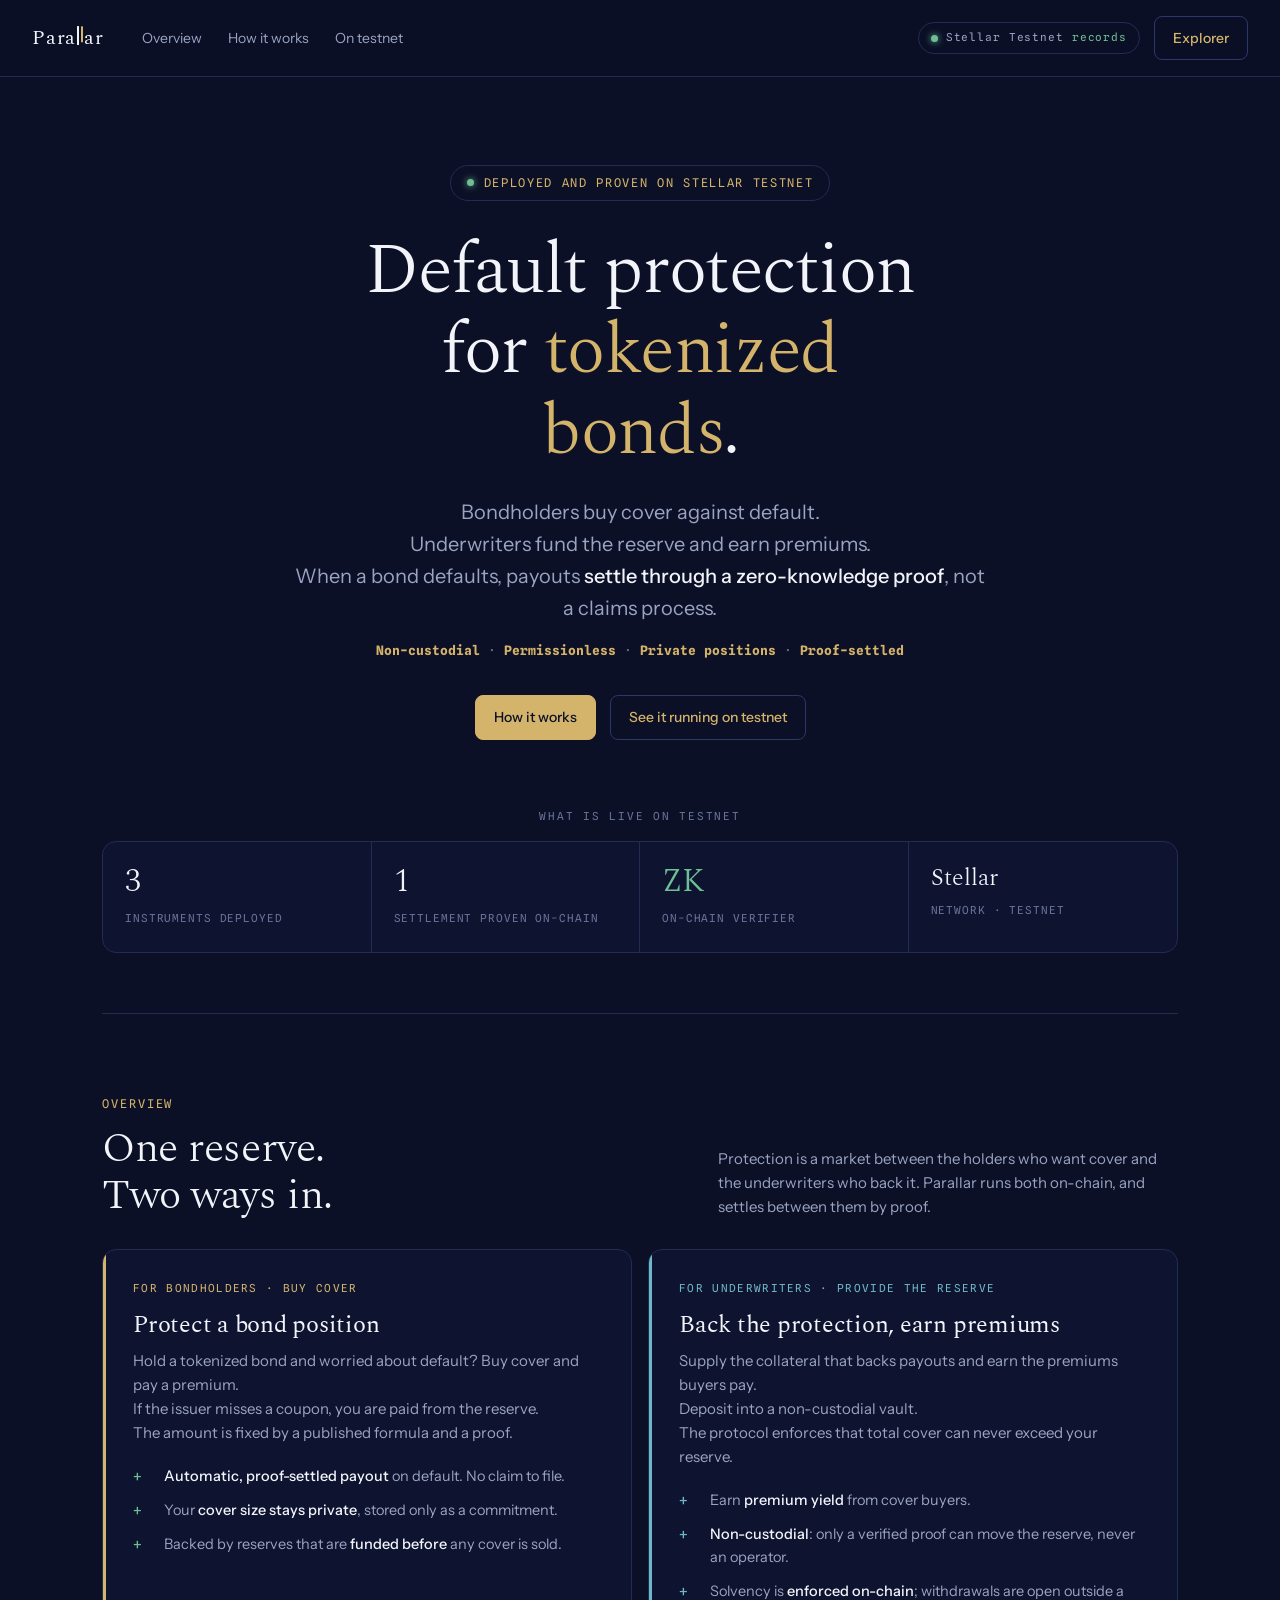
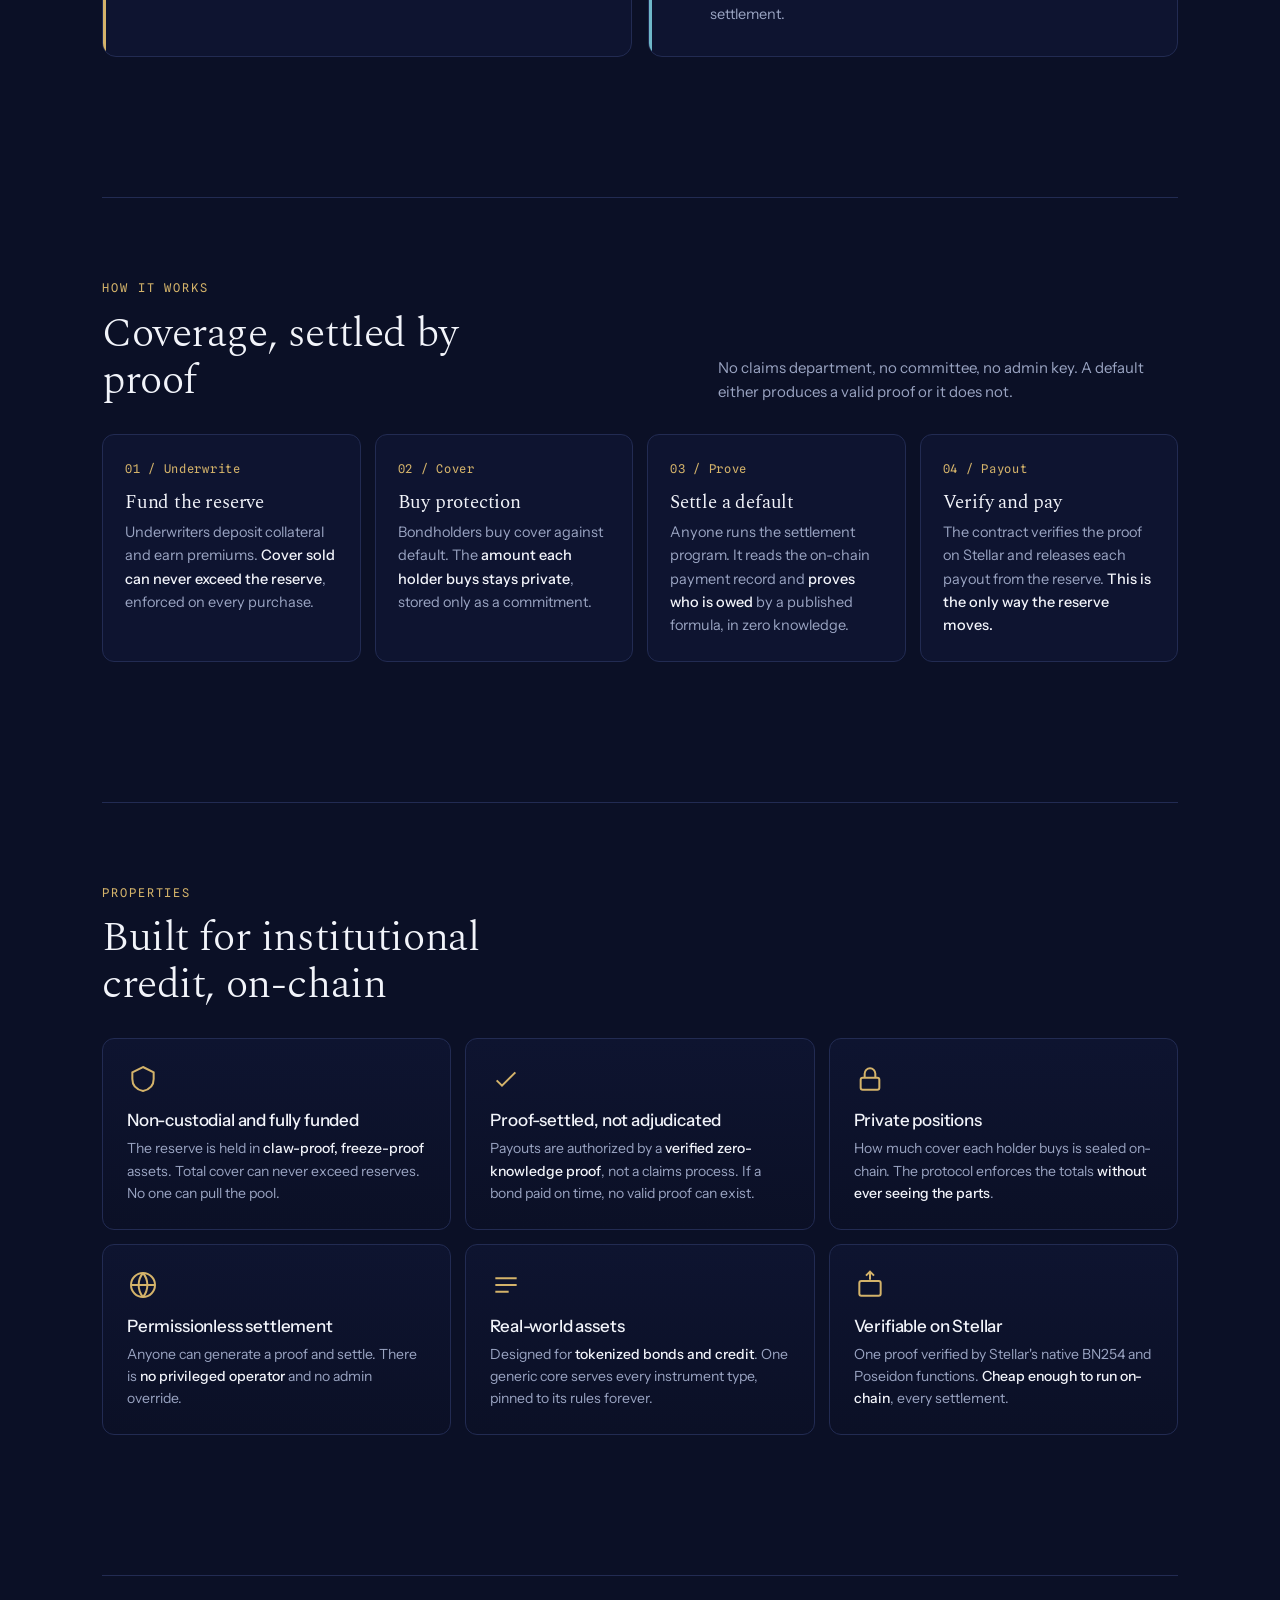
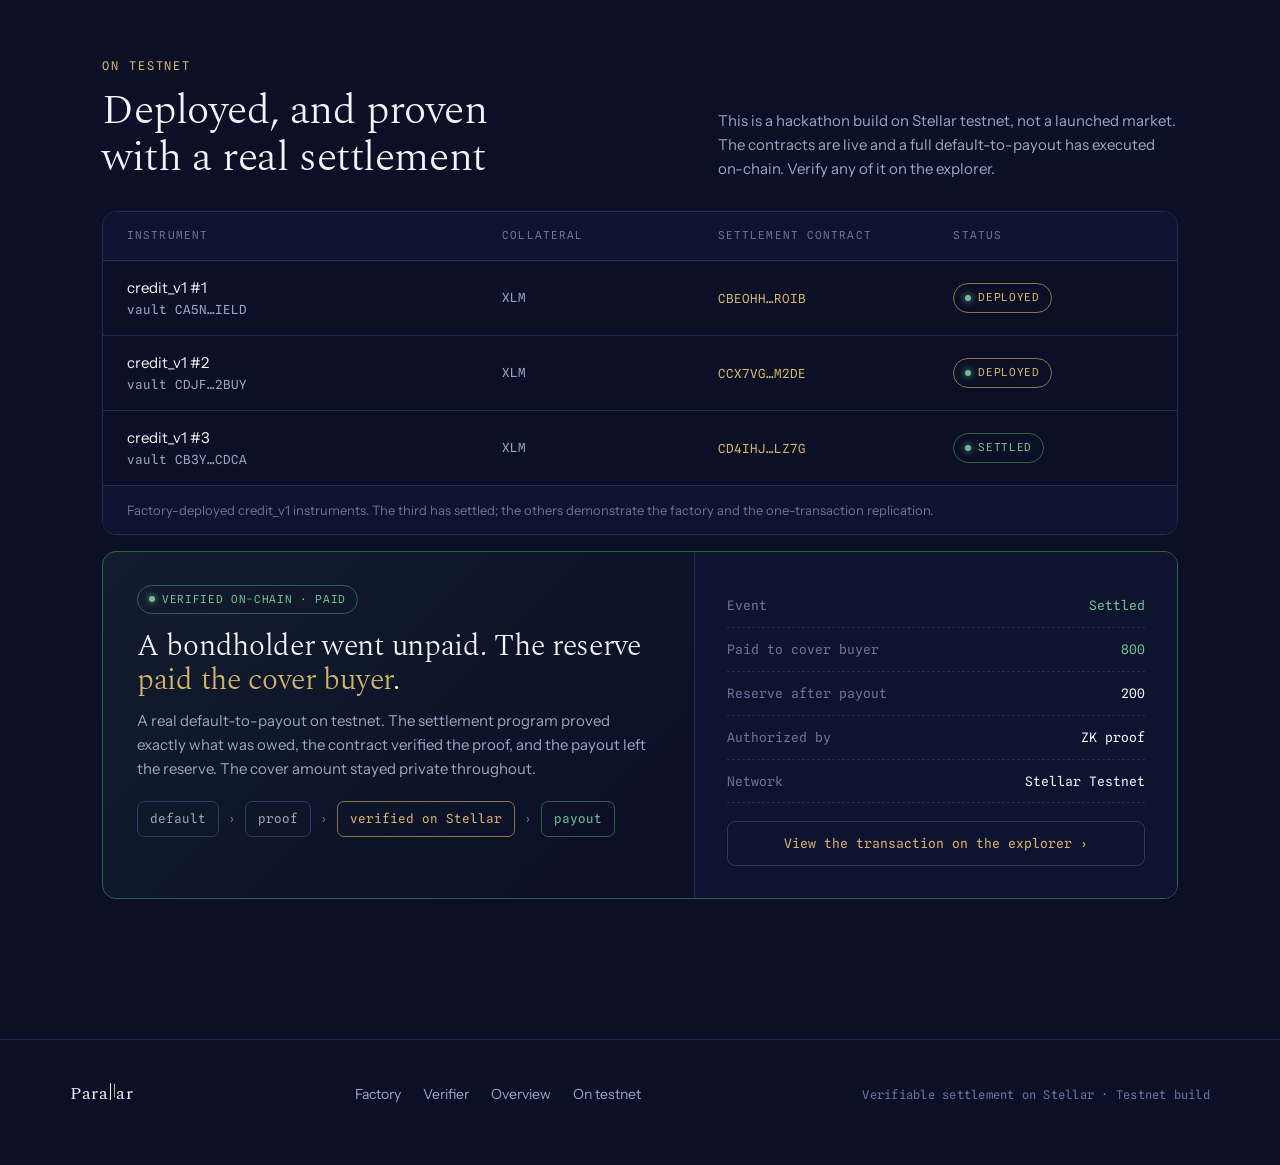
==== commit df0ce1df: "R25: frontend hero + overview copy/staging refinements Per feedback: - Hero subtext set to the three" ====
--- a/frontend/index.html
+++ b/frontend/index.html
@@ -4,7 +4,7 @@
 <meta charset="UTF-8">
 <meta name="viewport" content="width=device-width, initial-scale=1.0">
 <title>Parallar · default protection for tokenized bonds, settled by proof</title>
-<meta name="description" content="Parallar is a two-sided default-protection protocol for tokenized bonds on Stellar. Bondholders buy cover; underwriters fund the reserve and earn premiums. Defaults settle through a zero-knowledge proof. Deployed and proven on testnet.">
+<meta name="description" content="Parallar is default protection for tokenized bonds on Stellar. Bondholders buy cover against default; underwriters fund the reserve and earn premiums. Defaults settle through a zero-knowledge proof, not a claims process. Deployed and proven on testnet.">
 <link rel="preconnect" href="https://fonts.googleapis.com">
 <link rel="preconnect" href="https://fonts.gstatic.com" crossorigin>
 <link href="https://fonts.googleapis.com/css2?family=Spectral:wght@300;400&family=Instrument+Sans:wght@400;500;600&family=Spline+Sans+Mono:wght@400;500&display=swap" rel="stylesheet">
@@ -72,7 +72,7 @@
 .sec-top h2{font-size:clamp(28px,3.4vw,42px);max-width:20ch}
 .sec-top p{color:var(--dim);max-width:46ch;font-size:15px}
 
-/* two sides */
+/* overview cards */
 .sides{display:grid;grid-template-columns:1fr 1fr;gap:16px}
 .side{border:1px solid var(--hairline);border-radius:14px;padding:30px 30px;background:var(--ink-2);position:relative;overflow:hidden}
 .side::before{content:"";position:absolute;left:0;top:0;bottom:0;width:3px}
@@ -160,7 +160,7 @@
 <body>
 <nav>
   <span class="wordmark">Para<span class="ll"><i></i><i></i></span>ar</span>
-  <span class="links"><a href="#sides">Two sides</a><a href="#how">How it works</a><a href="#testnet">On testnet</a></span>
+  <span class="links"><a href="#sides">Overview</a><a href="#how">How it works</a><a href="#testnet">On testnet</a></span>
   <span class="right">
     <span class="netpill"><span class="dot"></span> Stellar Testnet <span id="net-state" style="color:var(--green)">·</span></span>
     <a class="btn ghost" id="nav-explorer" href="#" target="_blank" rel="noopener">Explorer</a>
@@ -171,10 +171,12 @@
   <header class="hero">
     <div class="eyebrow"><span class="dot"></span> Deployed and proven on Stellar testnet</div>
     <h1>Default protection for <span class="alt">tokenized bonds</span>.</h1>
-    <p class="sub">A two-sided protocol. Bondholders buy cover against default. Underwriters fund the reserve and earn premiums. When a bond defaults, payouts <strong>settle through a zero-knowledge proof</strong>, not a claims process.</p>
+    <p class="sub">Bondholders buy cover against default.<br>
+       Underwriters fund the reserve and earn premiums.<br>
+       When a bond defaults, payouts <strong>settle through a zero-knowledge proof</strong>, not a claims process.</p>
     <p class="tags"><b>Non-custodial</b> · <b>Permissionless</b> · <b>Private positions</b> · <b>Proof-settled</b></p>
     <div class="hero-cta">
-      <a class="btn" href="#sides">How both sides work</a>
+      <a class="btn" href="#how">How it works</a>
       <a class="btn ghost" href="#testnet">See it running on testnet</a>
     </div>
   </header>
@@ -193,14 +195,16 @@
 <div class="wrap">
   <section id="sides">
     <div class="sec-top">
-      <div><div class="label">Two sides</div><h2>One reserve. Two ways in.</h2></div>
-      <p>Protection is a market between the holders who want cover and the underwriters who back it. Parallar runs both sides on-chain, and settles between them by proof.</p>
+      <div><div class="label">Overview</div><h2>One reserve.<br>Two ways in.</h2></div>
+      <p>Protection is a market between the holders who want cover and the underwriters who back it. Parallar runs both on-chain, and settles between them by proof.</p>
     </div>
     <div class="sides">
       <div class="side buy">
         <div class="who">For bondholders · Buy cover</div>
         <h3>Protect a bond position</h3>
-        <p class="desc">Hold a tokenized bond and worried about default? Buy cover and pay a premium. If the issuer misses a coupon, you are paid from the reserve, with the amount fixed by a published formula and a proof.</p>
+        <p class="desc">Hold a tokenized bond and worried about default? Buy cover and pay a premium.<br>
+           If the issuer misses a coupon, you are paid from the reserve.<br>
+           The amount is fixed by a published formula and a proof.</p>
         <ul>
           <li><span class="ck">+</span><span><b>Automatic, proof-settled payout</b> on default. No claim to file.</span></li>
           <li><span class="ck">+</span><span>Your <b>cover size stays private</b>, stored only as a commitment.</span></li>
@@ -210,7 +214,9 @@
       <div class="side under">
         <div class="who">For underwriters · Provide the reserve</div>
         <h3>Back the protection, earn premiums</h3>
-        <p class="desc">Supply the collateral that backs payouts and earn the premiums buyers pay. Deposit into a non-custodial vault. The protocol enforces that total cover can never exceed your reserve.</p>
+        <p class="desc">Supply the collateral that backs payouts and earn the premiums buyers pay.<br>
+           Deposit into a non-custodial vault.<br>
+           The protocol enforces that total cover can never exceed your reserve.</p>
         <ul>
           <li><span class="ck">+</span><span>Earn <b>premium yield</b> from cover buyers.</span></li>
           <li><span class="ck">+</span><span><b>Non-custodial</b>: only a verified proof can move the reserve, never an operator.</span></li>
@@ -286,7 +292,7 @@
     <div class="foot-links">
       <a id="f-factory" href="#" target="_blank" rel="noopener">Factory</a>
       <a id="f-verifier" href="#" target="_blank" rel="noopener">Verifier</a>
-      <a href="#sides">Two sides</a>
+      <a href="#sides">Overview</a>
       <a href="#testnet">On testnet</a>
     </div>
     <span class="mono">Verifiable settlement on Stellar · Testnet build</span>
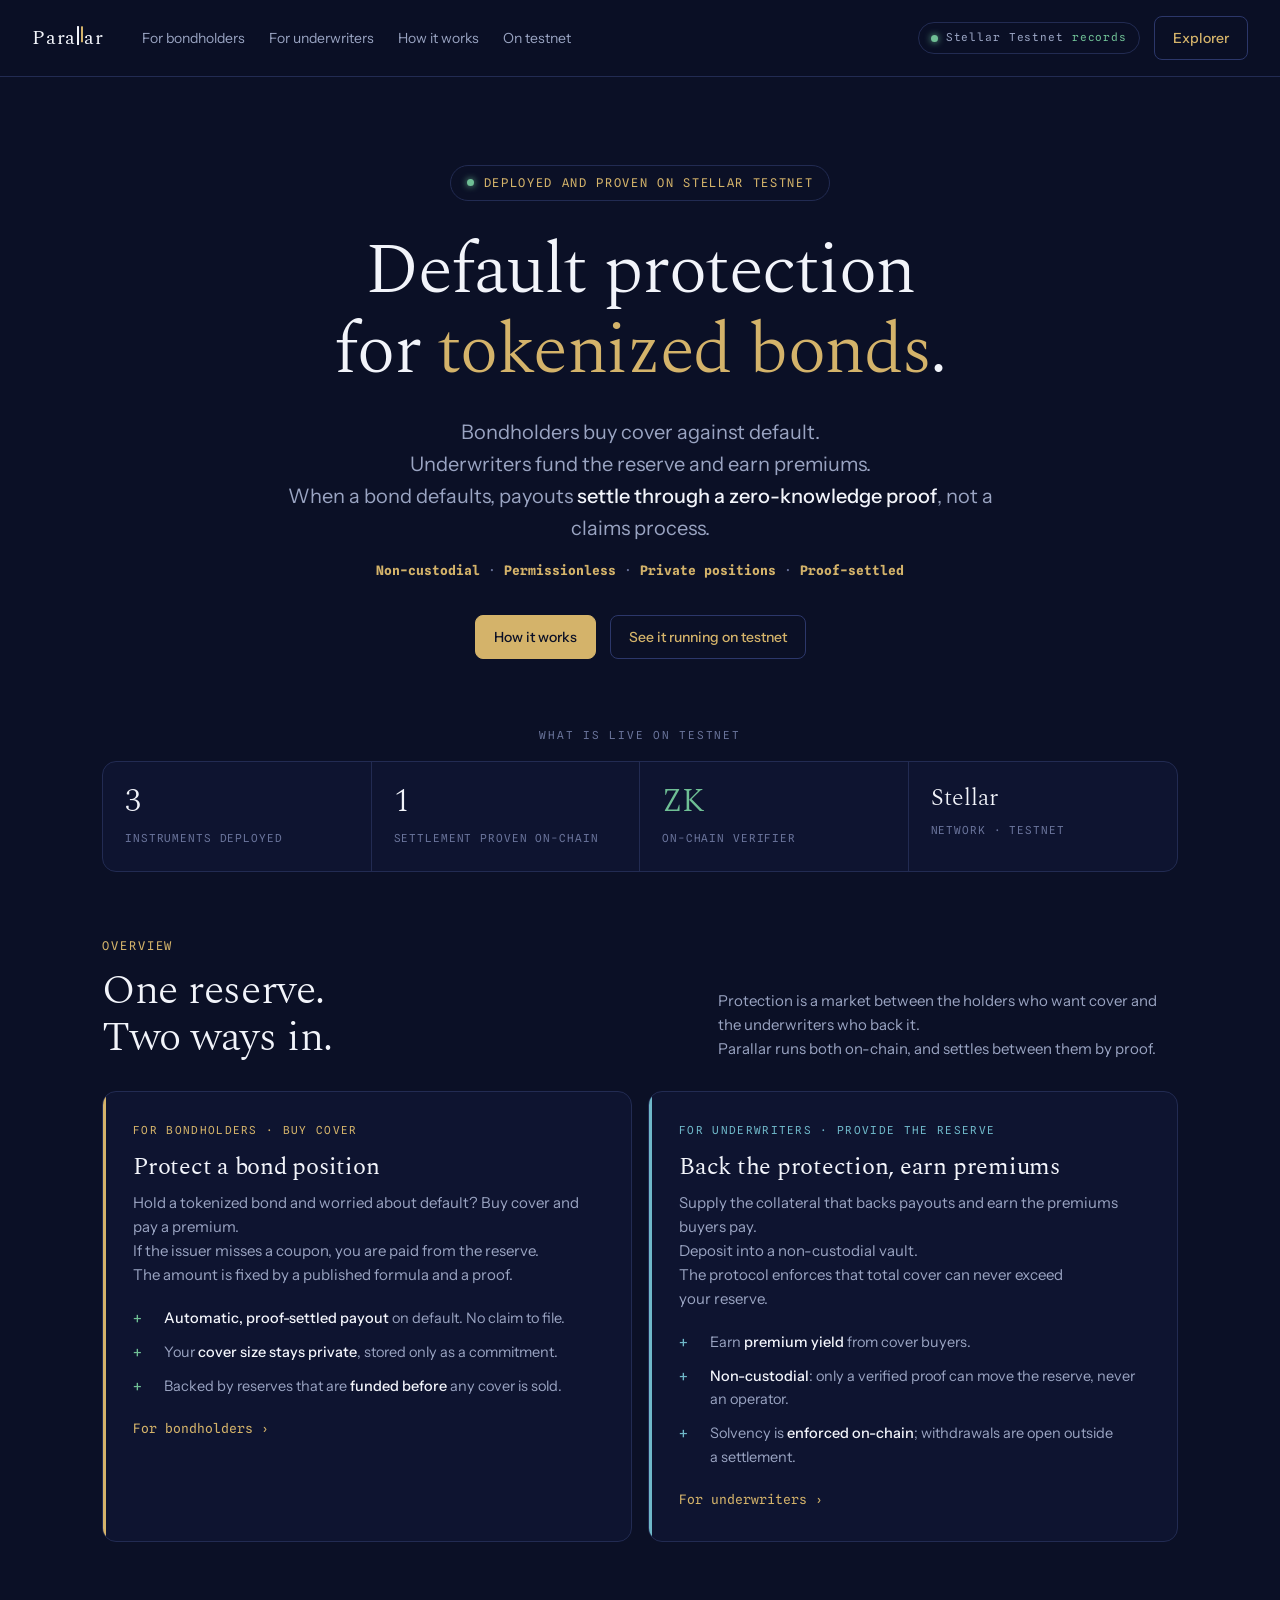
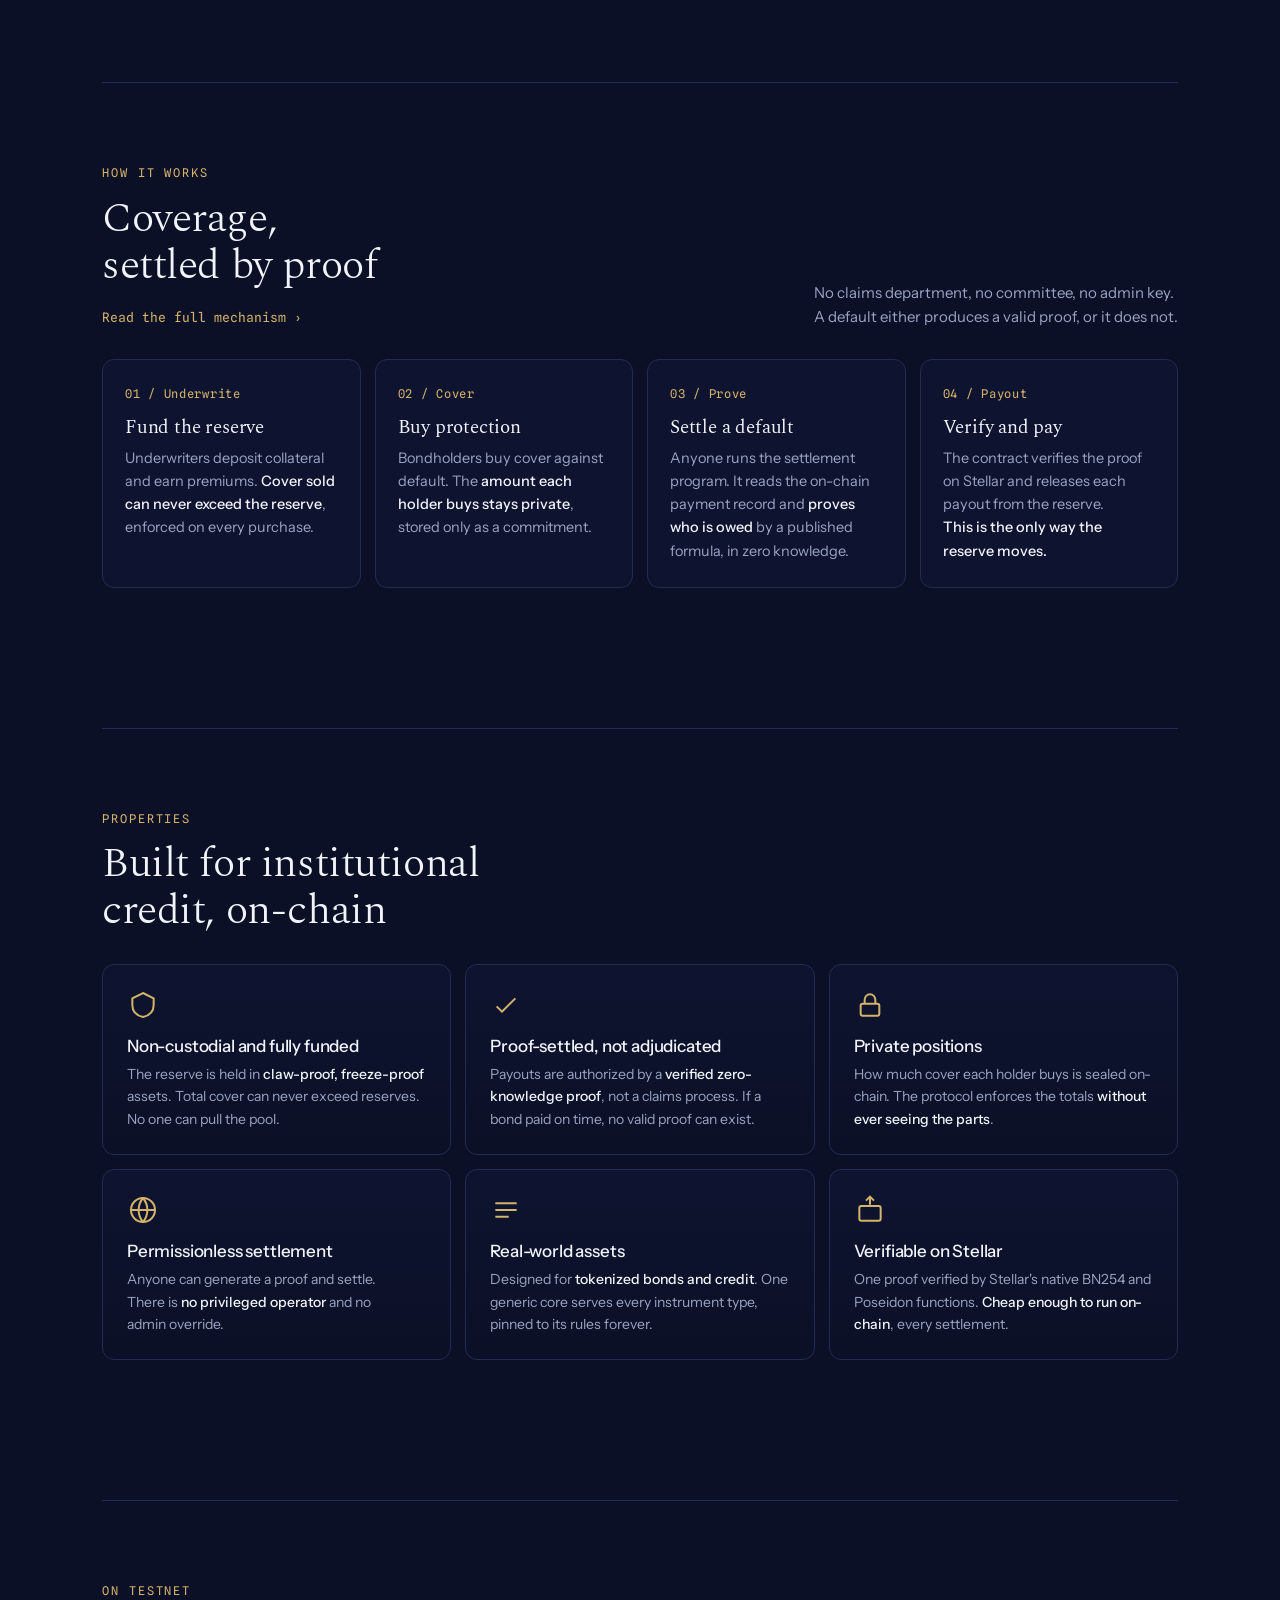
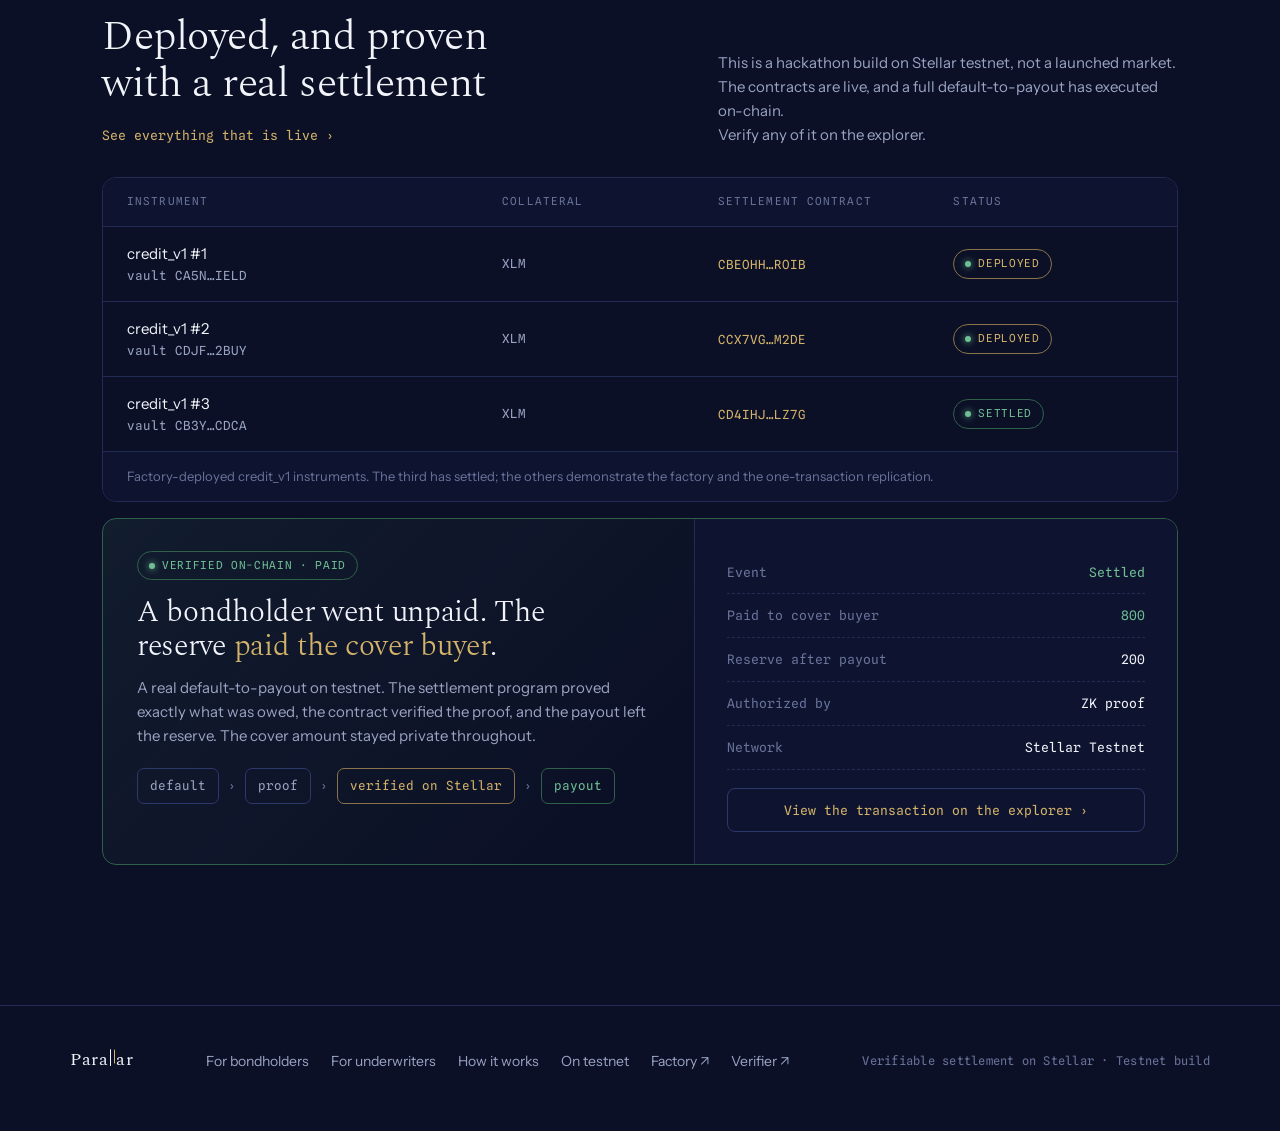
==== commit 99b5109e: "R26: frontend multi-page build + orphan/subheader polish Polish (per feedback): - text-wrap:balance " ====
--- a/frontend/index.html
+++ b/frontend/index.html
@@ -8,159 +8,17 @@
 <link rel="preconnect" href="https://fonts.googleapis.com">
 <link rel="preconnect" href="https://fonts.gstatic.com" crossorigin>
 <link href="https://fonts.googleapis.com/css2?family=Spectral:wght@300;400&family=Instrument+Sans:wght@400;500;600&family=Spline+Sans+Mono:wght@400;500&display=swap" rel="stylesheet">
-<style>
-:root{
-  --ink:#0B1026; --ink-2:#0E1430; --ink-3:#141C40; --ink-4:#1A2350;
-  --paper:#F2F4FA; --dim:#9AA4C2; --faint:#69739A;
-  --brass:#D4B36A; --brass-bright:#E8CE8C; --brass-dim:#897449;
-  --teal:#6FB8C9; --teal-dim:#2f5a64;
-  --red:#D07A70; --green:#6FBF95; --green-dim:#2f6149;
-  --hairline:#222B52; --line-2:#2C376A; --max:1140px;
-}
-*{margin:0;padding:0;box-sizing:border-box}
-html{scroll-behavior:smooth}
-body{background:var(--ink);color:var(--paper);font-family:'Instrument Sans',system-ui,sans-serif;font-size:16px;line-height:1.6;-webkit-font-smoothing:antialiased;overflow-x:hidden}
-::selection{background:var(--brass);color:var(--ink)}
-h1,h2,h3,.serif{font-family:'Spectral',serif;font-weight:300;line-height:1.12;letter-spacing:-0.01em}
-.mono{font-family:'Spline Sans Mono',monospace;letter-spacing:.02em}
-a{color:var(--brass);text-decoration:none}
-a:hover{color:var(--brass-bright)}
-svg{display:block}
-
-.wordmark{display:inline-flex;align-items:baseline;font-family:'Spectral',serif;font-weight:400;letter-spacing:.04em;color:var(--paper)}
-.wordmark .ll{display:inline-flex;align-items:flex-end;margin:0 .04em;position:relative;top:.02em}
-.wordmark .ll i{display:block;width:.085em;background:var(--paper);height:.92em;border-radius:.5px}
-.wordmark .ll i+i{margin-left:.14em;background:var(--brass);height:.78em;transform:translateY(-.14em)}
-
-nav{position:sticky;top:0;z-index:60;display:flex;align-items:center;gap:28px;padding:16px 32px;background:rgba(11,16,38,.9);border-bottom:1px solid var(--hairline);backdrop-filter:blur(8px)}
-nav .wordmark{font-size:20px}
-nav .links{display:flex;gap:26px;margin-left:10px;font-size:14px}
-nav .links a{color:var(--dim)}
-nav .links a:hover{color:var(--paper)}
-nav .right{margin-left:auto;display:flex;align-items:center;gap:14px}
-.netpill{display:inline-flex;align-items:center;gap:8px;font-family:'Spline Sans Mono',monospace;font-size:11px;letter-spacing:.08em;color:var(--dim);border:1px solid var(--hairline);padding:6px 12px;border-radius:999px}
-.dot{width:7px;height:7px;border-radius:50%;background:var(--green);box-shadow:0 0 7px var(--green)}
-.btn{display:inline-flex;align-items:center;gap:8px;font-size:14px;font-weight:500;padding:10px 18px;border-radius:8px;border:1px solid var(--brass);color:var(--ink);background:var(--brass);transition:.18s}
-.btn:hover{background:var(--brass-bright)}
-.btn.ghost{background:transparent;color:var(--brass);border-color:var(--line-2)}
-.btn.ghost:hover{border-color:var(--brass);color:var(--brass-bright)}
-
-.wrap{max-width:var(--max);margin:0 auto;padding:0 32px}
-
-.hero{padding:88px 0 8px;text-align:center}
-.eyebrow{display:inline-flex;align-items:center;gap:10px;font-family:'Spline Sans Mono',monospace;font-size:12px;letter-spacing:.14em;text-transform:uppercase;color:var(--brass);border:1px solid var(--hairline);border-radius:999px;padding:7px 16px;margin-bottom:30px}
-.hero h1{font-size:clamp(40px,6vw,72px);max-width:16ch;margin:0 auto 24px;letter-spacing:-0.02em}
-.hero h1 .alt{color:var(--brass)}
-.hero .sub{font-size:clamp(17px,1.6vw,20px);color:var(--dim);max-width:54ch;margin:0 auto 16px}
-.hero .sub strong{color:var(--paper);font-weight:500}
-.hero .tags{font-family:'Spline Sans Mono',monospace;font-size:13px;color:var(--faint);margin-bottom:34px}
-.hero .tags b{color:var(--brass)}
-.hero-cta{display:flex;gap:14px;justify-content:center;flex-wrap:wrap}
-
-.stats{max-width:var(--max);margin:60px auto 0;padding:0 32px}
-.stats-lab{font-family:'Spline Sans Mono',monospace;font-size:11px;letter-spacing:.16em;text-transform:uppercase;color:var(--faint);text-align:center;margin-bottom:16px}
-.stats-grid{display:grid;grid-template-columns:repeat(4,1fr);border:1px solid var(--hairline);border-radius:14px;overflow:hidden;background:var(--ink-2)}
-.stat{padding:24px 22px;border-right:1px solid var(--hairline)}
-.stat:last-child{border-right:none}
-.stat .v{font-family:'Spectral',serif;font-weight:300;font-size:32px;color:var(--paper);line-height:1}
-.stat .v .live{color:var(--green)}
-.stat .k{font-family:'Spline Sans Mono',monospace;font-size:11px;letter-spacing:.08em;text-transform:uppercase;color:var(--faint);margin-top:12px}
-
-section{padding:80px 0;border-top:1px solid var(--hairline);margin-top:60px}
-.sec-top{display:flex;align-items:flex-end;justify-content:space-between;gap:20px;margin-bottom:30px;flex-wrap:wrap}
-.sec-top .label{font-family:'Spline Sans Mono',monospace;font-size:12px;letter-spacing:.16em;text-transform:uppercase;color:var(--brass);margin-bottom:12px}
-.sec-top h2{font-size:clamp(28px,3.4vw,42px);max-width:20ch}
-.sec-top p{color:var(--dim);max-width:46ch;font-size:15px}
-
-/* overview cards */
-.sides{display:grid;grid-template-columns:1fr 1fr;gap:16px}
-.side{border:1px solid var(--hairline);border-radius:14px;padding:30px 30px;background:var(--ink-2);position:relative;overflow:hidden}
-.side::before{content:"";position:absolute;left:0;top:0;bottom:0;width:3px}
-.side.buy::before{background:var(--brass)}
-.side.under::before{background:var(--teal)}
-.side .who{font-family:'Spline Sans Mono',monospace;font-size:11px;letter-spacing:.12em;text-transform:uppercase;margin-bottom:14px}
-.side.buy .who{color:var(--brass)}
-.side.under .who{color:var(--teal)}
-.side h3{font-size:24px;font-weight:400;margin-bottom:10px}
-.side .desc{color:var(--dim);font-size:15px;margin-bottom:20px}
-.side .desc b{color:var(--paper);font-weight:500}
-.side ul{list-style:none;display:grid;gap:11px}
-.side li{display:grid;grid-template-columns:20px 1fr;gap:11px;font-size:14.5px;color:var(--dim)}
-.side li b{color:var(--paper);font-weight:500}
-.side li .ck{color:var(--green);font-family:'Spline Sans Mono',monospace}
-.side.under li .ck{color:var(--teal)}
-
-.steps{display:grid;grid-template-columns:repeat(4,1fr);gap:14px}
-.scard{border:1px solid var(--hairline);border-radius:12px;background:var(--ink-2);padding:24px 22px}
-.scard .n{font-family:'Spline Sans Mono',monospace;font-size:12px;color:var(--brass);letter-spacing:.06em}
-.scard h3{font-size:19px;margin:14px 0 8px;font-weight:400}
-.scard p{font-size:14.5px;color:var(--dim)}
-.scard p b{color:var(--paper);font-weight:500}
-
-.feats{display:grid;grid-template-columns:repeat(3,1fr);gap:14px}
-.feat{border:1px solid var(--hairline);border-radius:12px;padding:24px;background:linear-gradient(180deg,var(--ink-2),var(--ink))}
-.feat .ic{width:32px;height:32px;color:var(--brass);margin-bottom:16px}
-.feat h3{font-size:17px;font-weight:500;margin-bottom:7px;font-family:'Instrument Sans'}
-.feat p{font-size:14px;color:var(--dim)}
-.feat p b{color:var(--paper);font-weight:500}
-
-/* deployed-on-testnet table */
-.dep{border:1px solid var(--hairline);border-radius:14px;overflow:hidden}
-.dep-head,.dep-row{display:grid;grid-template-columns:1.8fr 1fr 1.1fr 1fr;gap:16px;padding:15px 24px;align-items:center}
-.dep-head{background:var(--ink-2);font-family:'Spline Sans Mono',monospace;font-size:11px;letter-spacing:.1em;text-transform:uppercase;color:var(--faint);border-bottom:1px solid var(--hairline)}
-.dep-row{border-bottom:1px solid var(--hairline)}
-.dep-row:last-child{border-bottom:none}
-.dep-row:hover{background:var(--ink-2)}
-.dep-row .name{font-size:15px;color:var(--paper)}
-.dep-row .sm{font-family:'Spline Sans Mono',monospace;font-size:12.5px;color:var(--dim)}
-.dep-row a{font-family:'Spline Sans Mono',monospace;font-size:12.5px}
-.tag{display:inline-flex;align-items:center;gap:7px;font-family:'Spline Sans Mono',monospace;font-size:11px;letter-spacing:.06em;text-transform:uppercase;padding:5px 11px;border-radius:999px;border:1px solid var(--line-2);color:var(--dim)}
-.tag.settled{color:var(--green);border-color:var(--green-dim)}
-.tag.deployed{color:var(--brass);border-color:var(--brass-dim)}
-.tag .dot{width:6px;height:6px}
-.dep-note{padding:14px 24px;background:var(--ink-2);font-size:13px;color:var(--faint);border-top:1px solid var(--hairline)}
-
-.settle{display:grid;grid-template-columns:1.1fr .9fr;border:1px solid var(--green-dim);border-radius:14px;overflow:hidden;background:linear-gradient(135deg,rgba(111,191,149,.07),transparent 55%);margin-top:16px}
-.settle .left{padding:32px 34px}
-.settle .right{padding:32px;border-left:1px solid var(--hairline);background:var(--ink-2)}
-.settle .tag{margin-bottom:16px}
-.settle h3{font-size:clamp(22px,2.5vw,30px);font-weight:300;margin-bottom:12px;font-family:'Spectral',serif}
-.settle h3 .alt{color:var(--brass)}
-.settle p{color:var(--dim);font-size:15px}
-.settle p b{color:var(--paper);font-weight:500}
-.pipe{display:flex;align-items:center;gap:9px;flex-wrap:wrap;margin-top:20px;font-family:'Spline Sans Mono',monospace;font-size:12.5px}
-.pipe .n{padding:7px 12px;border:1px solid var(--line-2);border-radius:7px;color:var(--dim)}
-.pipe .n.hot{color:var(--brass);border-color:var(--brass-dim)}
-.pipe .n.paid{color:var(--green);border-color:var(--green-dim)}
-.pipe .a{color:var(--faint)}
-.rcpt{font-family:'Spline Sans Mono',monospace;font-size:13px}
-.rcpt .row{display:flex;justify-content:space-between;gap:12px;padding:11px 0;border-bottom:1px dashed var(--hairline)}
-.rcpt .row:last-child{border-bottom:none}
-.rcpt .row .k{color:var(--faint)}
-.rcpt .row .vv{color:var(--paper);text-align:right}
-.rcpt .row .vv.g{color:var(--green)}
-.rcpt .txbtn{display:block;margin-top:18px;text-align:center;font-size:13px;border:1px solid var(--line-2);border-radius:8px;padding:11px;color:var(--brass)}
-.rcpt .txbtn:hover{border-color:var(--brass)}
-
-footer{padding:40px 32px 56px;border-top:1px solid var(--hairline);margin-top:60px}
-.foot-grid{max-width:var(--max);margin:0 auto;display:flex;justify-content:space-between;align-items:center;gap:24px;flex-wrap:wrap}
-.foot-grid .mono{font-size:12px;color:var(--faint)}
-.foot-links{display:flex;gap:22px;font-size:14px}
-.foot-links a{color:var(--dim)}.foot-links a:hover{color:var(--brass)}
-.err{color:var(--red);text-align:center;padding:30px}
-
-@media(max-width:860px){
-  .stats-grid{grid-template-columns:1fr 1fr}.stat{border-bottom:1px solid var(--hairline)}
-  .sides{grid-template-columns:1fr}.steps{grid-template-columns:1fr 1fr}.feats{grid-template-columns:1fr}
-  .settle{grid-template-columns:1fr}.settle .right{border-left:none;border-top:1px solid var(--hairline)}
-  nav .links{display:none}.dep-head{display:none}.dep-row{grid-template-columns:1fr 1fr;gap:8px 16px}
-}
-</style>
+<link rel="stylesheet" href="styles.css">
 </head>
 <body>
 <nav>
-  <span class="wordmark">Para<span class="ll"><i></i><i></i></span>ar</span>
-  <span class="links"><a href="#sides">Overview</a><a href="#how">How it works</a><a href="#testnet">On testnet</a></span>
+  <a class="wordmark" href="index.html">Para<span class="ll"><i></i><i></i></span>ar</a>
+  <span class="links">
+    <a href="bondholders.html">For bondholders</a>
+    <a href="underwriters.html">For underwriters</a>
+    <a href="how-it-works.html">How it works</a>
+    <a href="testnet.html">On testnet</a>
+  </span>
   <span class="right">
     <span class="netpill"><span class="dot"></span> Stellar Testnet <span id="net-state" style="color:var(--green)">·</span></span>
     <a class="btn ghost" id="nav-explorer" href="#" target="_blank" rel="noopener">Explorer</a>
@@ -176,8 +34,8 @@
        When a bond defaults, payouts <strong>settle through a zero-knowledge proof</strong>, not a claims process.</p>
     <p class="tags"><b>Non-custodial</b> · <b>Permissionless</b> · <b>Private positions</b> · <b>Proof-settled</b></p>
     <div class="hero-cta">
-      <a class="btn" href="#how">How it works</a>
-      <a class="btn ghost" href="#testnet">See it running on testnet</a>
+      <a class="btn" href="how-it-works.html">How it works</a>
+      <a class="btn ghost" href="testnet.html">See it running on testnet</a>
     </div>
   </header>
 </div>
@@ -193,10 +51,11 @@
 </div>
 
 <div class="wrap">
-  <section id="sides">
+  <section id="sides" class="first">
     <div class="sec-top">
       <div><div class="label">Overview</div><h2>One reserve.<br>Two ways in.</h2></div>
-      <p>Protection is a market between the holders who want cover and the underwriters who back it. Parallar runs both on-chain, and settles between them by proof.</p>
+      <p>Protection is a market between the holders who want cover and the underwriters who back it.<br>
+         Parallar runs both on-chain, and settles between them by proof.</p>
     </div>
     <div class="sides">
       <div class="side buy">
@@ -210,6 +69,7 @@
           <li><span class="ck">+</span><span>Your <b>cover size stays private</b>, stored only as a commitment.</span></li>
           <li><span class="ck">+</span><span>Backed by reserves that are <b>funded before</b> any cover is sold.</span></li>
         </ul>
+        <a class="more" href="bondholders.html">For bondholders ›</a>
       </div>
       <div class="side under">
         <div class="who">For underwriters · Provide the reserve</div>
@@ -222,14 +82,19 @@
           <li><span class="ck">+</span><span><b>Non-custodial</b>: only a verified proof can move the reserve, never an operator.</span></li>
           <li><span class="ck">+</span><span>Solvency is <b>enforced on-chain</b>; withdrawals are open outside a settlement.</span></li>
         </ul>
+        <a class="more" href="underwriters.html">For underwriters ›</a>
       </div>
     </div>
   </section>
 
   <section id="how">
     <div class="sec-top">
-      <div><div class="label">How it works</div><h2>Coverage, settled by proof</h2></div>
-      <p>No claims department, no committee, no admin key. A default either produces a valid proof or it does not.</p>
+      <div>
+        <div class="label">How it works</div><h2>Coverage, settled by proof</h2>
+        <a class="sec-link" href="how-it-works.html">Read the full mechanism ›</a>
+      </div>
+      <p>No claims department, no committee, no admin key.<br>
+         A default either produces a valid proof, or it does not.</p>
     </div>
     <div class="steps">
       <div class="scard"><div class="n">01 / Underwrite</div><h3>Fund the reserve</h3><p>Underwriters deposit collateral and earn premiums. <b>Cover sold can never exceed the reserve</b>, enforced on every purchase.</p></div>
@@ -253,8 +118,13 @@
 
   <section id="testnet">
     <div class="sec-top">
-      <div><div class="label">On testnet</div><h2>Deployed, and proven with a real settlement</h2></div>
-      <p>This is a hackathon build on Stellar testnet, not a launched market. The contracts are live and a full default-to-payout has executed on-chain. Verify any of it on the explorer.</p>
+      <div>
+        <div class="label">On testnet</div><h2>Deployed, and proven with a real settlement</h2>
+        <a class="sec-link" href="testnet.html">See everything that is live ›</a>
+      </div>
+      <p>This is a hackathon build on Stellar testnet, not a launched market.<br>
+         The contracts are live, and a full default-to-payout has executed on-chain.<br>
+         Verify any of it on the explorer.</p>
     </div>
     <div class="dep">
       <div class="dep-head"><div>Instrument</div><div>Collateral</div><div>Settlement contract</div><div>Status</div></div>
@@ -288,80 +158,19 @@
 
 <footer>
   <div class="foot-grid">
-    <span class="wordmark" style="font-size:18px">Para<span class="ll"><i></i><i></i></span>ar</span>
+    <a class="wordmark" href="index.html" style="font-size:18px">Para<span class="ll"><i></i><i></i></span>ar</a>
     <div class="foot-links">
-      <a id="f-factory" href="#" target="_blank" rel="noopener">Factory</a>
-      <a id="f-verifier" href="#" target="_blank" rel="noopener">Verifier</a>
-      <a href="#sides">Overview</a>
-      <a href="#testnet">On testnet</a>
+      <a href="bondholders.html">For bondholders</a>
+      <a href="underwriters.html">For underwriters</a>
+      <a href="how-it-works.html">How it works</a>
+      <a href="testnet.html">On testnet</a>
+      <a id="f-factory" href="#" target="_blank" rel="noopener">Factory ↗</a>
+      <a id="f-verifier" href="#" target="_blank" rel="noopener">Verifier ↗</a>
     </div>
     <span class="mono">Verifiable settlement on Stellar · Testnet build</span>
   </div>
 </footer>
 
-<script type="module">
-const EXPLORER = "https://stellar.expert/explorer/testnet";
-const short = (s, n=4) => s ? `${s.slice(0,n)}…${s.slice(-4)}` : "";
-const el = (h) => { const t=document.createElement('template'); t.innerHTML=h.trim(); return t.content.firstChild; };
-
-function renderDeployed(d, live){
-  const host = document.getElementById('dep-rows'); host.innerHTML = '';
-  d.instruments.forEach((ins,i)=>{
-    const settled = live?.[i] ? live[i].settled : !!ins.settled;
-    const status = settled
-      ? `<span class="tag settled"><span class="dot"></span> Settled</span>`
-      : `<span class="tag deployed"><span class="dot"></span> Deployed</span>`;
-    host.appendChild(el(`<div class="dep-row">
-      <div><div class="name">credit_v1 #${i+1}</div><div class="sm">vault ${short(ins.vault)}</div></div>
-      <div class="sm">XLM</div>
-      <div><a href="${EXPLORER}/contract/${ins.settlement}" target="_blank" rel="noopener">${short(ins.settlement,6)}</a></div>
-      <div>${status}</div>
-    </div>`));
-  });
-}
-
-async function load(){
-  let d;
-  try { d = await (await fetch('../deployments/testnet.json', {cache:'no-store'})).json(); }
-  catch(e){ document.getElementById('dep-note').innerHTML = '<span class="err">Serve from the repo root (make frontend) to load on-chain state.</span>'; return; }
-
-  document.getElementById('nav-explorer').href = `${EXPLORER}/contract/${d.contracts.factory}`;
-  document.getElementById('f-factory').href = `${EXPLORER}/contract/${d.contracts.factory}`;
-  document.getElementById('f-verifier').href = `${EXPLORER}/contract/${d.contracts.groth16_verifier}`;
-  document.getElementById('s-mkts').textContent = d.instruments.length;
-  document.getElementById('s-settled').textContent = d.instruments.filter(x=>x.settled).length;
-  const sj = d.instruments.find(x=>x.settled);
-  if(sj){ document.getElementById('r-reserve').textContent = sj.reserve; document.getElementById('r-payout').textContent = sj.cover; }
-  if(d.live_settlement) document.getElementById('r-tx').href = `${EXPLORER}/tx/${d.live_settlement.settle_tx}`;
-  renderDeployed(d, null);
-
-  // confirm settled status live on-chain (best effort)
-  try{
-    const sdk = (await import('https://esm.sh/@stellar/stellar-sdk@13')).default;
-    const { rpc, Contract, TransactionBuilder, Account, Networks, scValToNative, nativeToScVal } = sdk;
-    const server = new rpc.Server('https://soroban-testnet.stellar.org');
-    const src = new Account(d.accounts.admin, '0');
-    const read = async (id, m, a=[]) => {
-      const tx = new TransactionBuilder(src,{fee:'100',networkPassphrase:Networks.TESTNET})
-        .addOperation(new Contract(id).call(m, ...a)).setTimeout(30).build();
-      const sim = await server.simulateTransaction(tx);
-      if(rpc.Api.isSimulationSuccess(sim) && sim.result) return scValToNative(sim.result.retval);
-      throw new Error('sim');
-    };
-    const live = await Promise.all(d.instruments.map(async ins => ({
-      settled: await read(ins.settlement,'is_settled',[nativeToScVal(1,{type:'u32'})]),
-      reserve: String(await read(ins.vault,'total_collateral')),
-    })));
-    document.getElementById('net-state').textContent = 'live ✓';
-    document.getElementById('s-verifier').textContent = 'live ✓';
-    document.getElementById('s-settled').textContent = live.filter(x=>x.settled).length;
-    const si = d.instruments.findIndex(x=>x.settled);
-    if(si>=0) document.getElementById('r-reserve').textContent = live[si].reserve;
-    renderDeployed(d, live);
-    document.getElementById('dep-note').textContent = 'Live from testnet RPC. Factory-deployed credit_v1 instruments; the third has settled, the others demonstrate the one-transaction replication.';
-  }catch(e){ document.getElementById('net-state').textContent='records'; console.warn('live reads unavailable; showing recorded deployment', e); }
-}
-load();
-</script>
+<script type="module" src="app.js"></script>
 </body>
 </html>
--- a/frontend/styles.css
+++ b/frontend/styles.css
@@ -0,0 +1,198 @@
+:root{
+  --ink:#0B1026; --ink-2:#0E1430; --ink-3:#141C40; --ink-4:#1A2350;
+  --paper:#F2F4FA; --dim:#9AA4C2; --faint:#69739A;
+  --brass:#D4B36A; --brass-bright:#E8CE8C; --brass-dim:#897449;
+  --teal:#6FB8C9; --teal-dim:#2f5a64;
+  --red:#D07A70; --green:#6FBF95; --green-dim:#2f6149;
+  --hairline:#222B52; --line-2:#2C376A; --max:1140px;
+}
+*{margin:0;padding:0;box-sizing:border-box}
+html{scroll-behavior:smooth}
+body{background:var(--ink);color:var(--paper);font-family:'Instrument Sans',system-ui,sans-serif;font-size:16px;line-height:1.6;-webkit-font-smoothing:antialiased;overflow-x:hidden}
+::selection{background:var(--brass);color:var(--ink)}
+h1,h2,h3,.serif{font-family:'Spectral',serif;font-weight:300;line-height:1.12;letter-spacing:-0.01em;text-wrap:balance}
+.mono{font-family:'Spline Sans Mono',monospace;letter-spacing:.02em}
+a{color:var(--brass);text-decoration:none}
+a:hover{color:var(--brass-bright)}
+svg{display:block}
+/* kill orphans in body copy automatically */
+p,li,.lead,.sub,.desc{text-wrap:pretty}
+
+.wordmark{display:inline-flex;align-items:baseline;font-family:'Spectral',serif;font-weight:400;letter-spacing:.04em;color:var(--paper)}
+.wordmark .ll{display:inline-flex;align-items:flex-end;margin:0 .04em;position:relative;top:.02em}
+.wordmark .ll i{display:block;width:.085em;background:var(--paper);height:.92em;border-radius:.5px}
+.wordmark .ll i+i{margin-left:.14em;background:var(--brass);height:.78em;transform:translateY(-.14em)}
+a.wordmark:hover{color:var(--paper)}
+
+nav{position:sticky;top:0;z-index:60;display:flex;align-items:center;gap:28px;padding:16px 32px;background:rgba(11,16,38,.9);border-bottom:1px solid var(--hairline);backdrop-filter:blur(8px)}
+nav .wordmark{font-size:20px}
+nav .links{display:flex;gap:24px;margin-left:10px;font-size:14px}
+nav .links a{color:var(--dim)}
+nav .links a:hover,nav .links a.active{color:var(--paper)}
+nav .links a.active{color:var(--brass)}
+nav .right{margin-left:auto;display:flex;align-items:center;gap:14px}
+.netpill{display:inline-flex;align-items:center;gap:8px;font-family:'Spline Sans Mono',monospace;font-size:11px;letter-spacing:.08em;color:var(--dim);border:1px solid var(--hairline);padding:6px 12px;border-radius:999px}
+.dot{width:7px;height:7px;border-radius:50%;background:var(--green);box-shadow:0 0 7px var(--green)}
+.btn{display:inline-flex;align-items:center;gap:8px;font-size:14px;font-weight:500;padding:10px 18px;border-radius:8px;border:1px solid var(--brass);color:var(--ink);background:var(--brass);transition:.18s;cursor:pointer}
+.btn:hover{background:var(--brass-bright)}
+.btn.ghost{background:transparent;color:var(--brass);border-color:var(--line-2)}
+.btn.ghost:hover{border-color:var(--brass);color:var(--brass-bright)}
+
+.wrap{max-width:var(--max);margin:0 auto;padding:0 32px}
+
+.hero{padding:88px 0 8px;text-align:center}
+.eyebrow{display:inline-flex;align-items:center;gap:10px;font-family:'Spline Sans Mono',monospace;font-size:12px;letter-spacing:.14em;text-transform:uppercase;color:var(--brass);border:1px solid var(--hairline);border-radius:999px;padding:7px 16px;margin-bottom:30px}
+.hero h1{font-size:clamp(40px,6vw,72px);max-width:18ch;margin:0 auto 24px;letter-spacing:-0.02em}
+.hero h1 .alt{color:var(--brass)}
+.hero .sub{font-size:clamp(17px,1.6vw,20px);color:var(--dim);max-width:56ch;margin:0 auto 16px}
+.hero .sub strong{color:var(--paper);font-weight:500}
+.hero .tags{font-family:'Spline Sans Mono',monospace;font-size:13px;color:var(--faint);margin-bottom:34px}
+.hero .tags b{color:var(--brass)}
+.hero-cta{display:flex;gap:14px;justify-content:center;flex-wrap:wrap}
+
+/* sub-page header (smaller than the home hero) */
+.page-hero{padding:64px 0 40px;border-bottom:1px solid var(--hairline)}
+.page-hero .eyebrow{margin-bottom:22px}
+.page-hero h1{font-size:clamp(34px,4.6vw,56px);max-width:18ch;margin-bottom:20px;letter-spacing:-0.02em}
+.page-hero h1 .alt{color:var(--brass)}
+.page-hero .lead{font-size:clamp(17px,1.5vw,20px);color:var(--dim);max-width:60ch}
+.page-hero .lead strong{color:var(--paper);font-weight:500}
+.backlink{font-family:'Spline Sans Mono',monospace;font-size:12px;letter-spacing:.08em;color:var(--faint);margin-bottom:22px;display:inline-block}
+.backlink:hover{color:var(--brass)}
+
+.stats{max-width:var(--max);margin:60px auto 0;padding:0 32px}
+.stats-lab{font-family:'Spline Sans Mono',monospace;font-size:11px;letter-spacing:.16em;text-transform:uppercase;color:var(--faint);text-align:center;margin-bottom:16px}
+.stats-grid{display:grid;grid-template-columns:repeat(4,1fr);border:1px solid var(--hairline);border-radius:14px;overflow:hidden;background:var(--ink-2)}
+.stat{padding:24px 22px;border-right:1px solid var(--hairline)}
+.stat:last-child{border-right:none}
+.stat .v{font-family:'Spectral',serif;font-weight:300;font-size:32px;color:var(--paper);line-height:1}
+.stat .v .live{color:var(--green)}
+.stat .k{font-family:'Spline Sans Mono',monospace;font-size:11px;letter-spacing:.08em;text-transform:uppercase;color:var(--faint);margin-top:12px}
+
+section{padding:80px 0;border-top:1px solid var(--hairline);margin-top:60px}
+section.first{border-top:none;margin-top:0;padding-top:64px}
+.sec-top{display:flex;align-items:flex-end;justify-content:space-between;gap:20px;margin-bottom:30px;flex-wrap:wrap}
+.sec-top .label{font-family:'Spline Sans Mono',monospace;font-size:12px;letter-spacing:.16em;text-transform:uppercase;color:var(--brass);margin-bottom:12px}
+.sec-top h2{font-size:clamp(28px,3.4vw,42px);max-width:20ch}
+.sec-top p{color:var(--dim);max-width:46ch;font-size:15px}
+.sec-link{font-family:'Spline Sans Mono',monospace;font-size:13px;margin-top:18px;display:inline-block}
+
+/* prose / lead blocks for content pages */
+.lead{font-size:clamp(17px,1.5vw,20px);color:var(--dim);max-width:62ch}
+.lead strong{color:var(--paper);font-weight:500}
+.prose{max-width:66ch;color:var(--dim);font-size:16px}
+.prose p{margin-bottom:16px}
+.prose p strong,.prose b{color:var(--paper);font-weight:500}
+.prose h3{font-size:21px;font-weight:400;color:var(--paper);margin:30px 0 10px}
+
+/* callout + formula */
+.callout{border:1px solid var(--hairline);border-left:3px solid var(--brass);border-radius:0 10px 10px 0;background:var(--ink-2);padding:20px 24px;margin:24px 0;color:var(--dim);font-size:15px}
+.callout b{color:var(--paper);font-weight:500}
+.formula{border:1px solid var(--line-2);border-radius:12px;background:var(--ink-2);padding:26px 28px;text-align:center;margin:24px 0}
+.formula .eq{font-family:'Spline Sans Mono',monospace;font-size:clamp(15px,2vw,20px);color:var(--brass-bright);letter-spacing:.02em}
+.formula .cap{font-size:13.5px;color:var(--faint);margin-top:14px}
+
+/* generic two-column */
+.two-col{display:grid;grid-template-columns:repeat(2,1fr);gap:16px}
+.three-col{display:grid;grid-template-columns:repeat(3,1fr);gap:14px}
+
+/* overview cards (the two participant sides) */
+.sides{display:grid;grid-template-columns:1fr 1fr;gap:16px}
+.side{border:1px solid var(--hairline);border-radius:14px;padding:30px 30px;background:var(--ink-2);position:relative;overflow:hidden}
+.side::before{content:"";position:absolute;left:0;top:0;bottom:0;width:3px}
+.side.buy::before{background:var(--brass)}
+.side.under::before{background:var(--teal)}
+.side .who{font-family:'Spline Sans Mono',monospace;font-size:11px;letter-spacing:.12em;text-transform:uppercase;margin-bottom:14px}
+.side.buy .who{color:var(--brass)}
+.side.under .who{color:var(--teal)}
+.side h3{font-size:24px;font-weight:400;margin-bottom:10px}
+.side .desc{color:var(--dim);font-size:15px;margin-bottom:20px}
+.side .desc b{color:var(--paper);font-weight:500}
+.side ul{list-style:none;display:grid;gap:11px}
+.side li{display:grid;grid-template-columns:20px 1fr;gap:11px;font-size:14.5px;color:var(--dim)}
+.side li b{color:var(--paper);font-weight:500}
+.side li .ck{color:var(--green);font-family:'Spline Sans Mono',monospace}
+.side.under li .ck{color:var(--teal)}
+.side .more{margin-top:20px;font-family:'Spline Sans Mono',monospace;font-size:13px;display:inline-block}
+
+.steps{display:grid;grid-template-columns:repeat(4,1fr);gap:14px}
+.scard{border:1px solid var(--hairline);border-radius:12px;background:var(--ink-2);padding:24px 22px}
+.scard .n{font-family:'Spline Sans Mono',monospace;font-size:12px;color:var(--brass);letter-spacing:.06em}
+.scard h3{font-size:19px;margin:14px 0 8px;font-weight:400}
+.scard p{font-size:14.5px;color:var(--dim)}
+.scard p b{color:var(--paper);font-weight:500}
+
+.feats{display:grid;grid-template-columns:repeat(3,1fr);gap:14px}
+.feat{border:1px solid var(--hairline);border-radius:12px;padding:24px;background:linear-gradient(180deg,var(--ink-2),var(--ink))}
+.feat .ic{width:32px;height:32px;color:var(--brass);margin-bottom:16px}
+.feat h3{font-size:17px;font-weight:500;margin-bottom:7px;font-family:'Instrument Sans'}
+.feat p{font-size:14px;color:var(--dim)}
+.feat p b{color:var(--paper);font-weight:500}
+
+/* deployed-on-testnet table */
+.dep{border:1px solid var(--hairline);border-radius:14px;overflow:hidden}
+.dep-head,.dep-row{display:grid;grid-template-columns:1.8fr 1fr 1.1fr 1fr;gap:16px;padding:15px 24px;align-items:center}
+.dep-head{background:var(--ink-2);font-family:'Spline Sans Mono',monospace;font-size:11px;letter-spacing:.1em;text-transform:uppercase;color:var(--faint);border-bottom:1px solid var(--hairline)}
+.dep-row{border-bottom:1px solid var(--hairline)}
+.dep-row:last-child{border-bottom:none}
+.dep-row:hover{background:var(--ink-2)}
+.dep-row .name{font-size:15px;color:var(--paper)}
+.dep-row .sm{font-family:'Spline Sans Mono',monospace;font-size:12.5px;color:var(--dim)}
+.dep-row a{font-family:'Spline Sans Mono',monospace;font-size:12.5px}
+.tag{display:inline-flex;align-items:center;gap:7px;font-family:'Spline Sans Mono',monospace;font-size:11px;letter-spacing:.06em;text-transform:uppercase;padding:5px 11px;border-radius:999px;border:1px solid var(--line-2);color:var(--dim)}
+.tag.settled{color:var(--green);border-color:var(--green-dim)}
+.tag.deployed{color:var(--brass);border-color:var(--brass-dim)}
+.tag .dot{width:6px;height:6px}
+.dep-note{padding:14px 24px;background:var(--ink-2);font-size:13px;color:var(--faint);border-top:1px solid var(--hairline)}
+.dep.full .dep-head,.dep.full .dep-row{grid-template-columns:.5fr 1.1fr .8fr .8fr 1.1fr .9fr}
+
+/* contract address rows */
+.addr-list{display:grid;gap:1px;background:var(--hairline);border:1px solid var(--hairline);border-radius:12px;overflow:hidden}
+.addr-row{display:flex;justify-content:space-between;align-items:center;gap:16px;background:var(--ink-2);padding:15px 22px;flex-wrap:wrap}
+.addr-row .lbl{font-size:14px;color:var(--paper)}
+.addr-row .lbl small{display:block;color:var(--faint);font-size:12px}
+.addr-row a{font-family:'Spline Sans Mono',monospace;font-size:13px}
+
+.settle{display:grid;grid-template-columns:1.1fr .9fr;border:1px solid var(--green-dim);border-radius:14px;overflow:hidden;background:linear-gradient(135deg,rgba(111,191,149,.07),transparent 55%);margin-top:16px}
+.settle .left{padding:32px 34px}
+.settle .right{padding:32px;border-left:1px solid var(--hairline);background:var(--ink-2)}
+.settle .tag{margin-bottom:16px}
+.settle h3{font-size:clamp(22px,2.5vw,30px);font-weight:300;margin-bottom:12px;font-family:'Spectral',serif}
+.settle h3 .alt{color:var(--brass)}
+.settle p{color:var(--dim);font-size:15px}
+.settle p b{color:var(--paper);font-weight:500}
+.pipe{display:flex;align-items:center;gap:9px;flex-wrap:wrap;margin-top:20px;font-family:'Spline Sans Mono',monospace;font-size:12.5px}
+.pipe .n{padding:7px 12px;border:1px solid var(--line-2);border-radius:7px;color:var(--dim)}
+.pipe .n.hot{color:var(--brass);border-color:var(--brass-dim)}
+.pipe .n.paid{color:var(--green);border-color:var(--green-dim)}
+.pipe .a{color:var(--faint)}
+.rcpt{font-family:'Spline Sans Mono',monospace;font-size:13px}
+.rcpt .row{display:flex;justify-content:space-between;gap:12px;padding:11px 0;border-bottom:1px dashed var(--hairline)}
+.rcpt .row:last-child{border-bottom:none}
+.rcpt .row .k{color:var(--faint)}
+.rcpt .row .vv{color:var(--paper);text-align:right}
+.rcpt .row .vv.g{color:var(--green)}
+.rcpt .txbtn{display:block;margin-top:18px;text-align:center;font-size:13px;border:1px solid var(--line-2);border-radius:8px;padding:11px;color:var(--brass)}
+.rcpt .txbtn:hover{border-color:var(--brass)}
+
+/* faq / numbered list for content pages */
+.qa{border-top:1px solid var(--hairline)}
+.qa .item{padding:24px 0;border-bottom:1px solid var(--hairline)}
+.qa .q{font-size:18px;color:var(--paper);font-weight:500;margin-bottom:8px;font-family:'Instrument Sans'}
+.qa .a{color:var(--dim);font-size:15px;max-width:70ch}
+.qa .a b{color:var(--paper);font-weight:500}
+
+footer{padding:40px 32px 56px;border-top:1px solid var(--hairline);margin-top:60px}
+.foot-grid{max-width:var(--max);margin:0 auto;display:flex;justify-content:space-between;align-items:center;gap:24px;flex-wrap:wrap}
+.foot-grid .mono{font-size:12px;color:var(--faint)}
+.foot-links{display:flex;gap:22px;font-size:14px;flex-wrap:wrap}
+.foot-links a{color:var(--dim)}.foot-links a:hover{color:var(--brass)}
+.err{color:var(--red);text-align:center;padding:30px}
+
+@media(max-width:860px){
+  .stats-grid{grid-template-columns:1fr 1fr}.stat{border-bottom:1px solid var(--hairline)}
+  .sides,.two-col{grid-template-columns:1fr}.steps{grid-template-columns:1fr 1fr}.feats,.three-col{grid-template-columns:1fr}
+  .settle{grid-template-columns:1fr}.settle .right{border-left:none;border-top:1px solid var(--hairline)}
+  nav{gap:14px}nav .links{display:none}.dep-head{display:none}.dep-row{grid-template-columns:1fr 1fr;gap:8px 16px}
+  .dep.full .dep-row{grid-template-columns:1fr 1fr}
+}
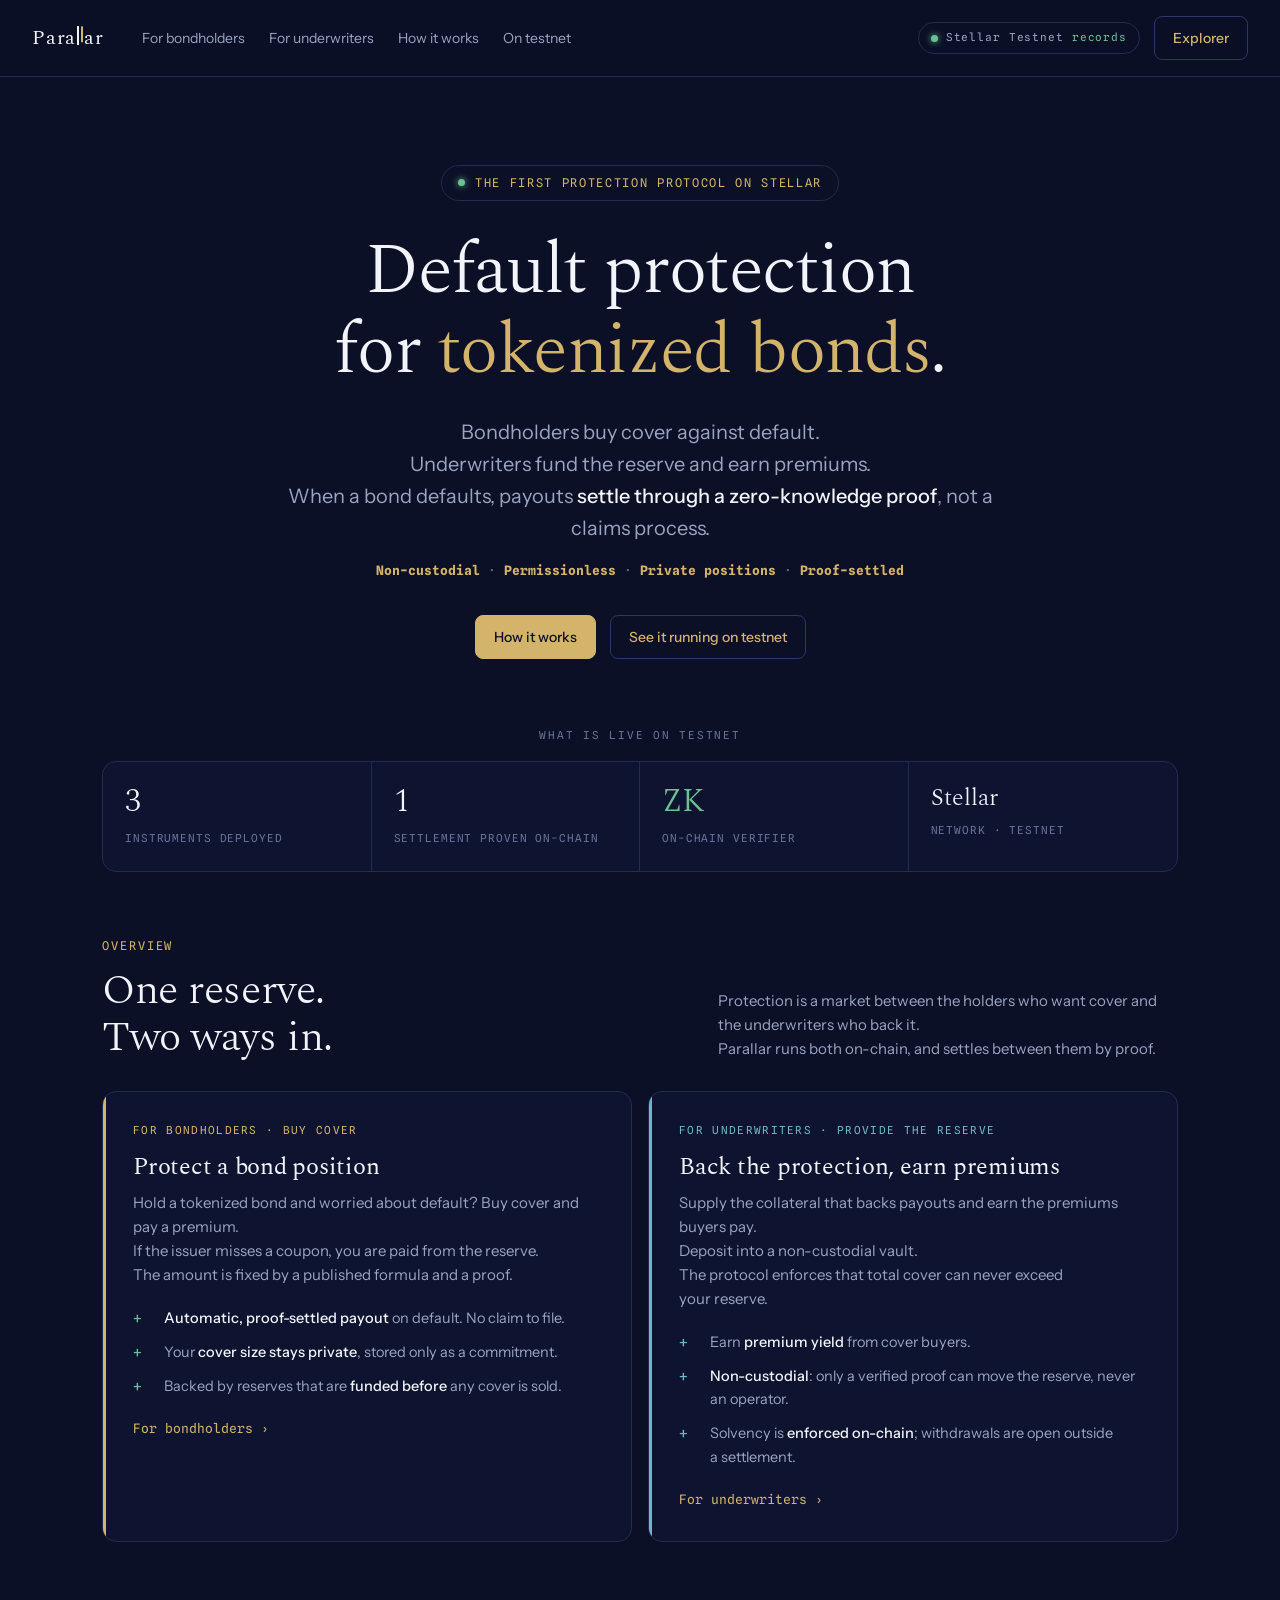
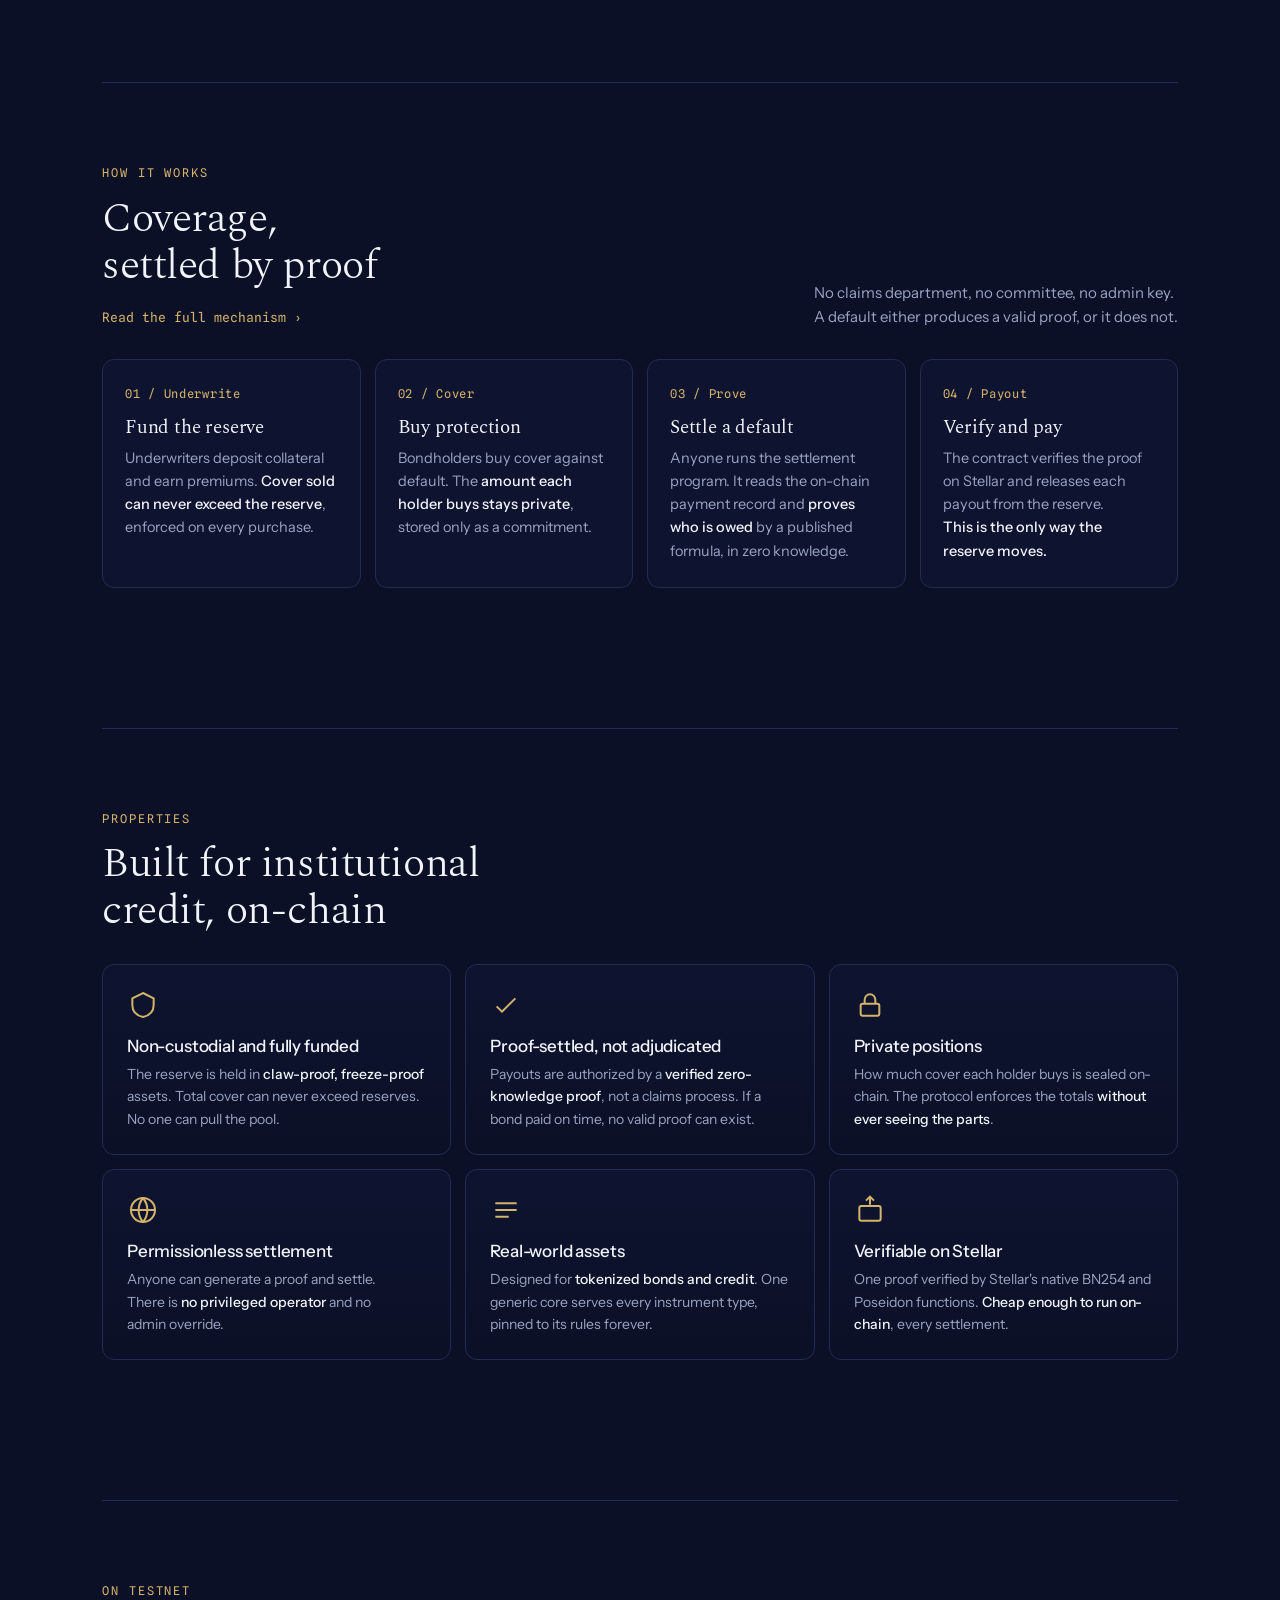
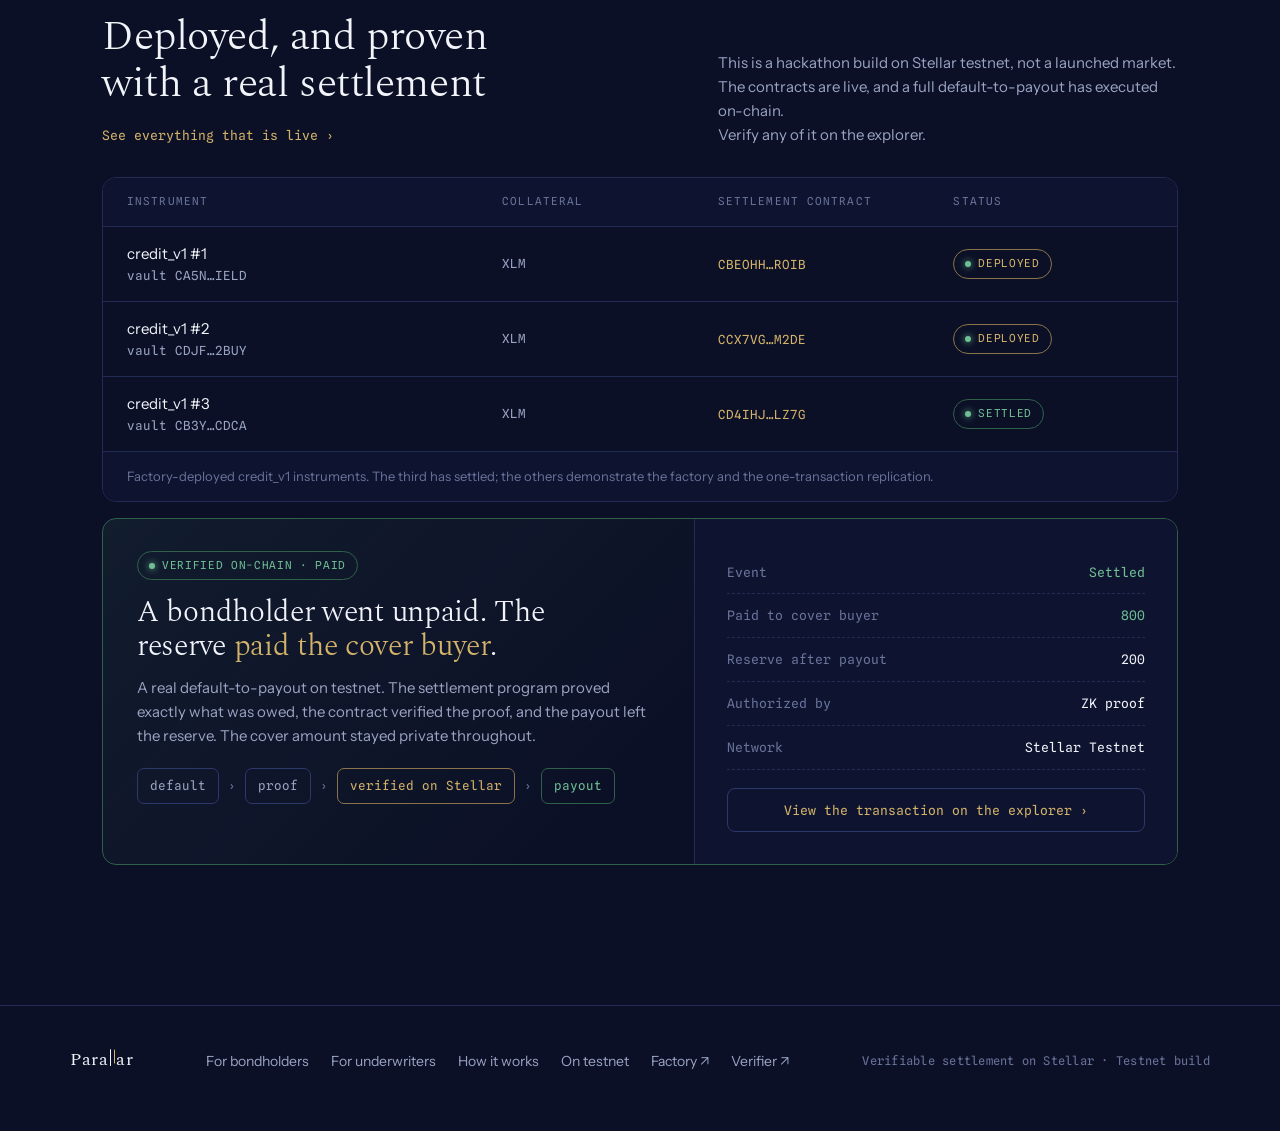
==== commit cc972d92: "R27: gap-analysis win bundles — differentiators, honesty hardening, demo narrative Surface different" ====
--- a/frontend/index.html
+++ b/frontend/index.html
@@ -27,7 +27,7 @@
 
 <div class="wrap">
   <header class="hero">
-    <div class="eyebrow"><span class="dot"></span> Deployed and proven on Stellar testnet</div>
+    <div class="eyebrow"><span class="dot"></span> The first protection protocol on Stellar</div>
     <h1>Default protection for <span class="alt">tokenized bonds</span>.</h1>
     <p class="sub">Bondholders buy cover against default.<br>
        Underwriters fund the reserve and earn premiums.<br>
--- a/frontend/styles.css
+++ b/frontend/styles.css
@@ -175,6 +175,19 @@
 .rcpt .txbtn{display:block;margin-top:18px;text-align:center;font-size:13px;border:1px solid var(--line-2);border-radius:8px;padding:11px;color:var(--brass)}
 .rcpt .txbtn:hover{border-color:var(--brass)}
 
+/* comparison table */
+.cmp-wrap{border:1px solid var(--hairline);border-radius:12px;overflow:hidden}
+.cmp{width:100%;border-collapse:collapse;font-size:14px}
+.cmp th,.cmp td{text-align:left;padding:13px 16px;border-bottom:1px solid var(--hairline);vertical-align:top}
+.cmp tr:last-child td{border-bottom:none}
+.cmp thead th{font-family:'Spline Sans Mono',monospace;font-size:11px;letter-spacing:.08em;text-transform:uppercase;color:var(--faint);font-weight:400}
+.cmp td{color:var(--dim)}
+.cmp td:first-child{color:var(--paper);font-weight:500;white-space:nowrap}
+.cmp tbody tr.pr{background:var(--ink-2)}
+.cmp tbody tr.pr td{color:var(--paper)}
+.cmp tbody tr.pr td:first-child{color:var(--brass)}
+@media(max-width:860px){.cmp,.cmp thead{font-size:12px}.cmp th,.cmp td{padding:10px 10px}}
+
 /* faq / numbered list for content pages */
 .qa{border-top:1px solid var(--hairline)}
 .qa .item{padding:24px 0;border-bottom:1px solid var(--hairline)}
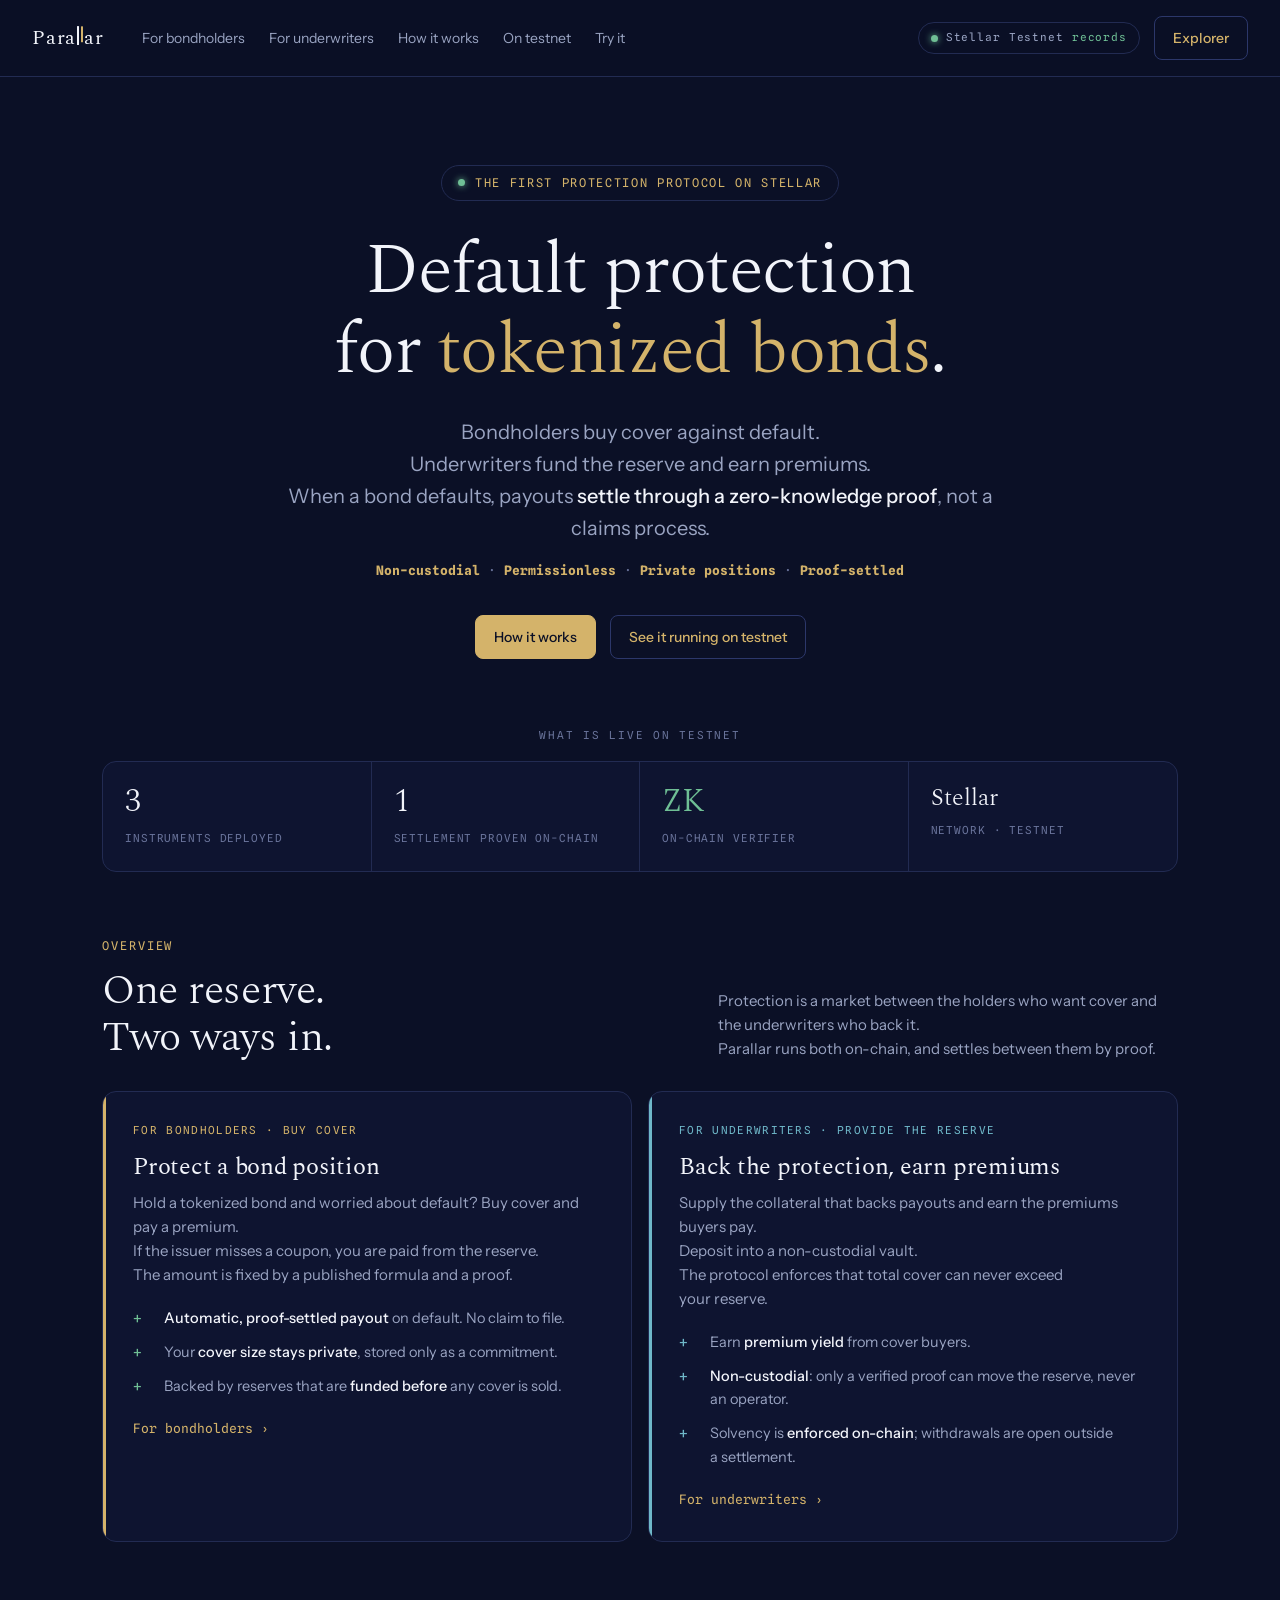
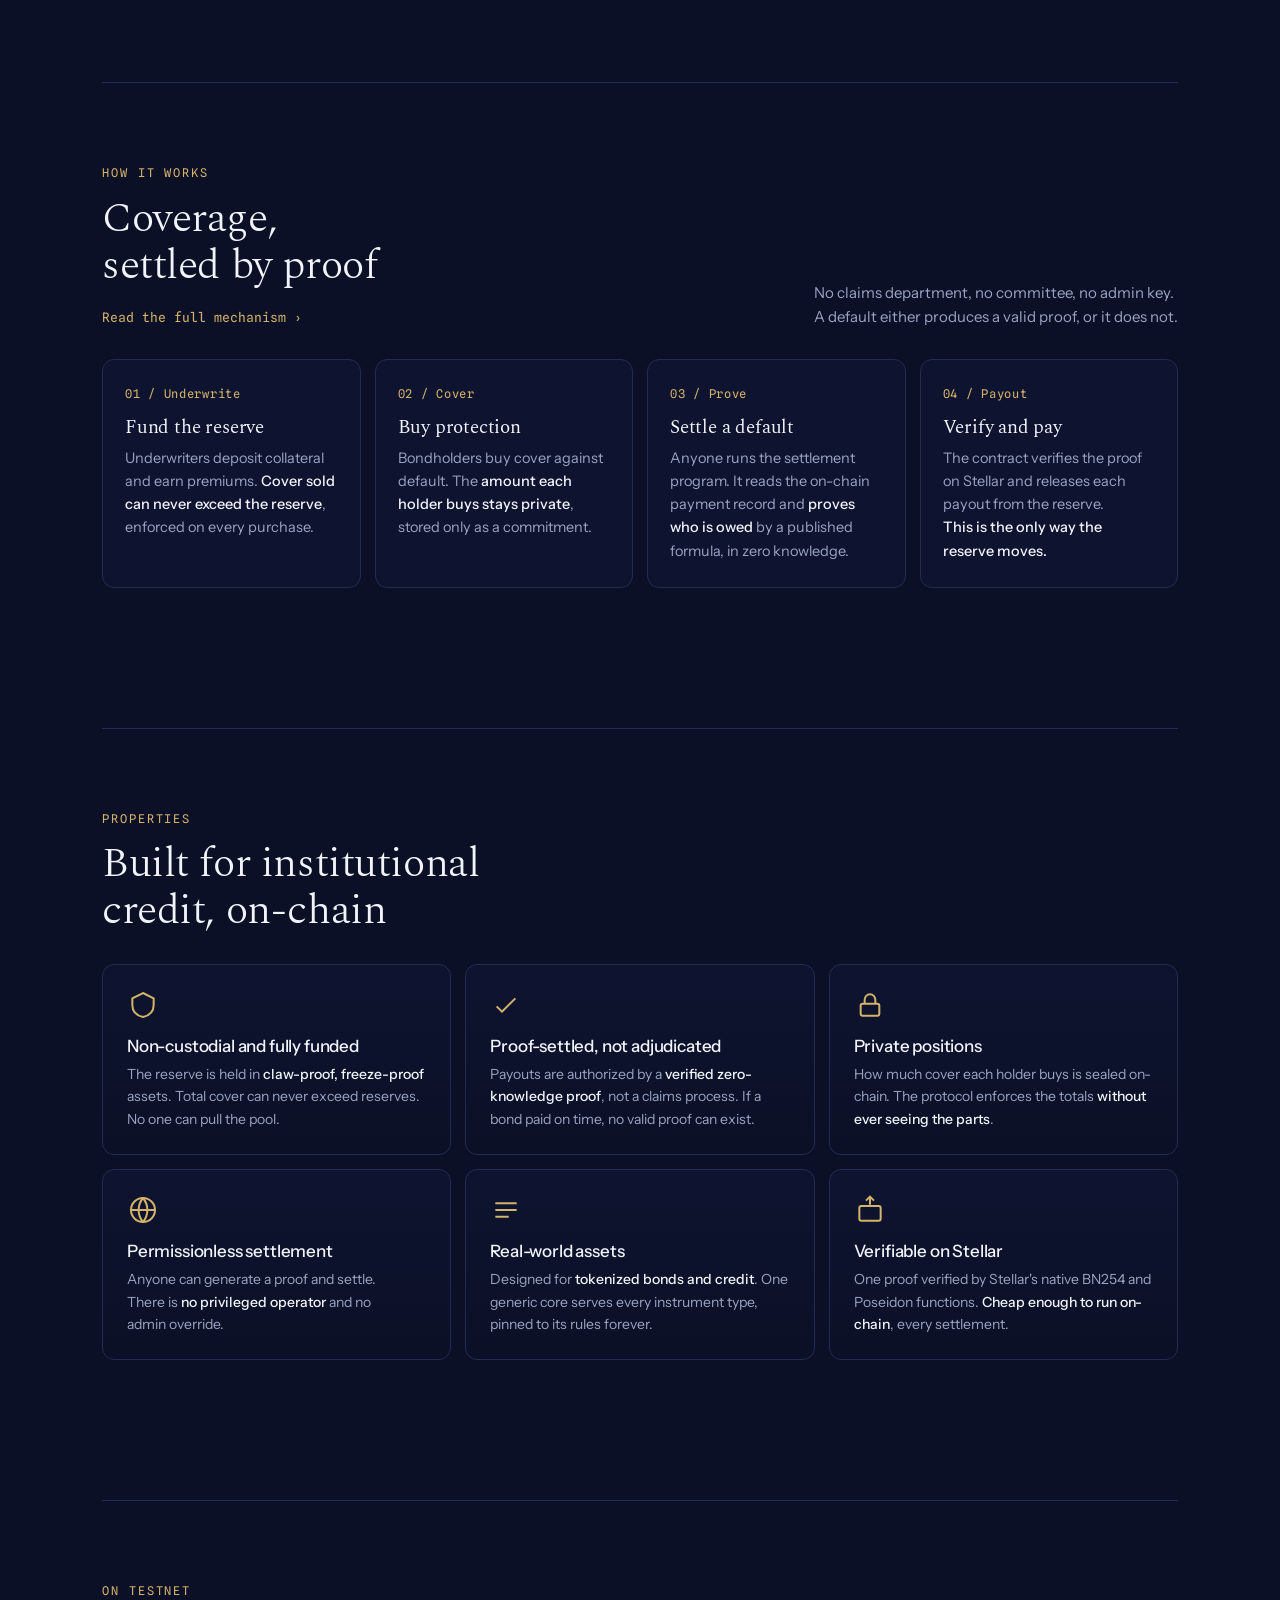
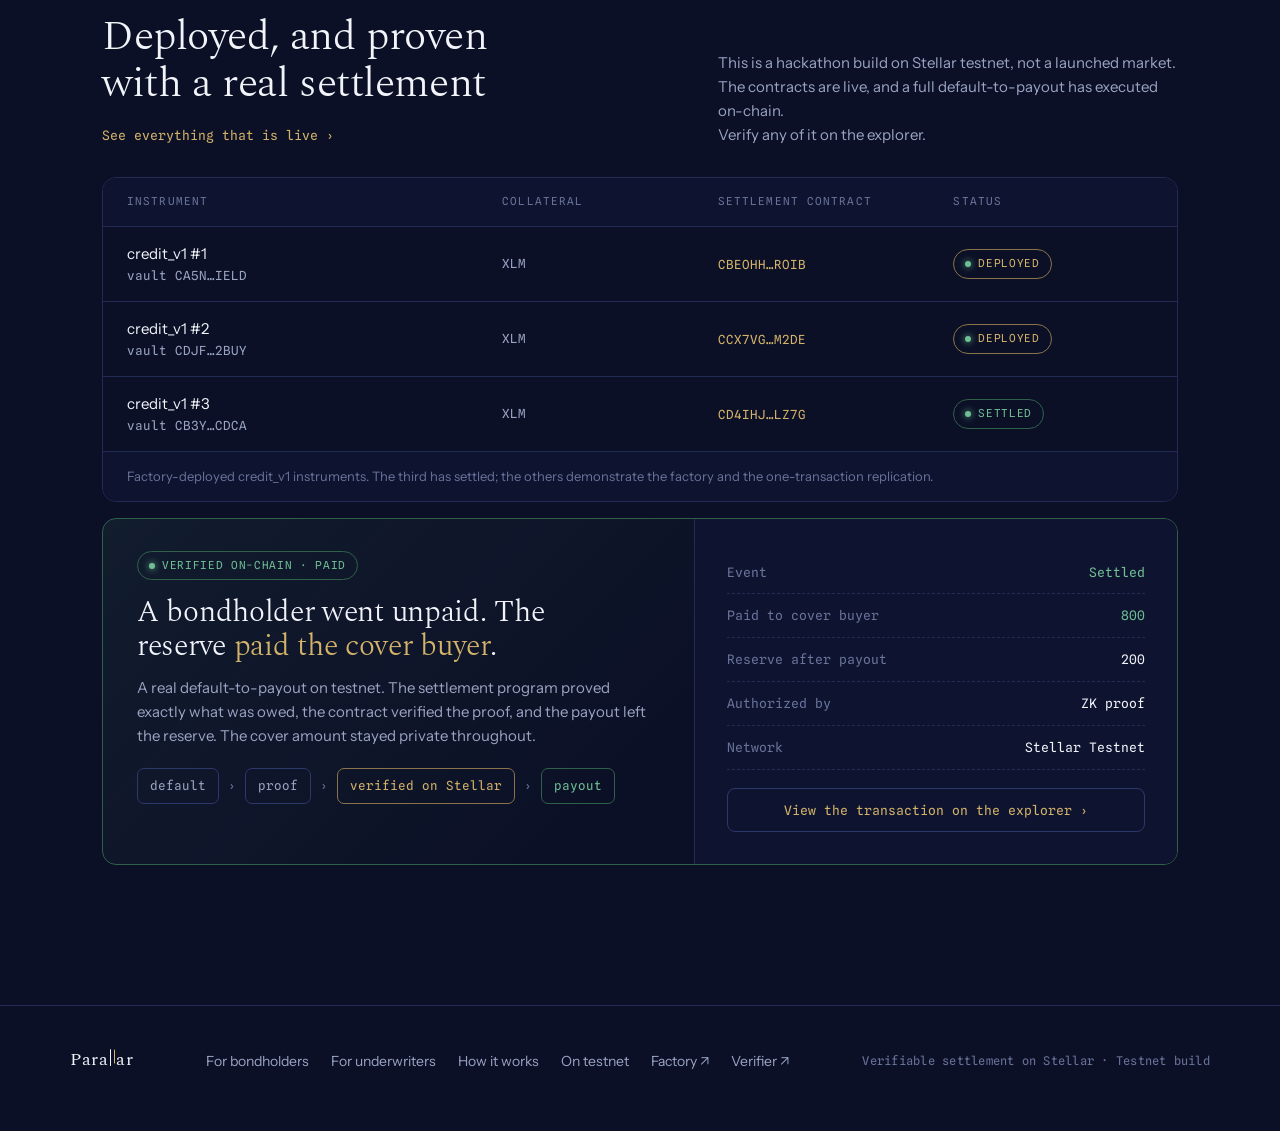
==== commit 8b85f381: "R32: interactive testnet dApp (centerpiece 4) Connect Freighter and interact with the deployed contr" ====
--- a/frontend/index.html
+++ b/frontend/index.html
@@ -18,6 +18,7 @@
     <a href="underwriters.html">For underwriters</a>
     <a href="how-it-works.html">How it works</a>
     <a href="testnet.html">On testnet</a>
+    <a href="app.html">Try it</a>
   </span>
   <span class="right">
     <span class="netpill"><span class="dot"></span> Stellar Testnet <span id="net-state" style="color:var(--green)">·</span></span>
--- a/frontend/styles.css
+++ b/frontend/styles.css
@@ -175,6 +175,32 @@
 .rcpt .txbtn{display:block;margin-top:18px;text-align:center;font-size:13px;border:1px solid var(--line-2);border-radius:8px;padding:11px;color:var(--brass)}
 .rcpt .txbtn:hover{border-color:var(--brass)}
 
+/* interactive dApp */
+.panel{border:1px solid var(--hairline);border-radius:14px;background:var(--ink-2);padding:26px 28px;margin-bottom:16px}
+.panel h3{font-size:20px;font-weight:400;margin-bottom:6px}
+.panel .hint{color:var(--faint);font-size:14px;margin-bottom:16px;text-wrap:pretty}
+.wstate{display:flex;align-items:center;gap:12px;flex-wrap:wrap;font-family:'Spline Sans Mono',monospace;font-size:13px;color:var(--dim)}
+.wstate .ok{color:var(--green)}
+.wstate .warn{color:var(--red)}
+.field{display:flex;gap:10px;align-items:center;flex-wrap:wrap;margin:14px 0}
+.field label{font-size:13px;color:var(--faint);min-width:130px}
+.field input,.field select{background:var(--ink);border:1px solid var(--line-2);border-radius:8px;color:var(--paper);padding:10px 12px;font-family:'Spline Sans Mono',monospace;font-size:14px;min-width:160px}
+.field input:focus,.field select:focus{outline:none;border-color:var(--brass)}
+.btn[disabled]{opacity:.45;cursor:not-allowed}
+.out{font-family:'Spline Sans Mono',monospace;font-size:12.5px;color:var(--dim);background:var(--ink);border:1px solid var(--hairline);border-radius:8px;padding:14px;margin-top:14px;white-space:pre-wrap;word-break:break-all;display:none}
+.out.show{display:block}
+.out .g{color:var(--green)}
+.out .b{color:var(--red)}
+.out a{font-size:12.5px}
+.actions2{display:grid;grid-template-columns:1fr 1fr;gap:16px}
+@media(max-width:860px){.actions2{grid-template-columns:1fr}}
+.picker{display:grid;gap:10px;margin-top:6px}
+.pick{display:flex;justify-content:space-between;gap:12px;align-items:center;border:1px solid var(--hairline);border-radius:10px;padding:12px 16px;cursor:pointer;background:var(--ink)}
+.pick:hover{border-color:var(--line-2)}
+.pick.sel{border-color:var(--brass);background:var(--ink-2)}
+.pick .nm{font-size:14px;color:var(--paper)}
+.pick .meta{font-family:'Spline Sans Mono',monospace;font-size:12px;color:var(--faint)}
+
 /* comparison table */
 .cmp-wrap{border:1px solid var(--hairline);border-radius:12px;overflow:hidden}
 .cmp{width:100%;border-collapse:collapse;font-size:14px}
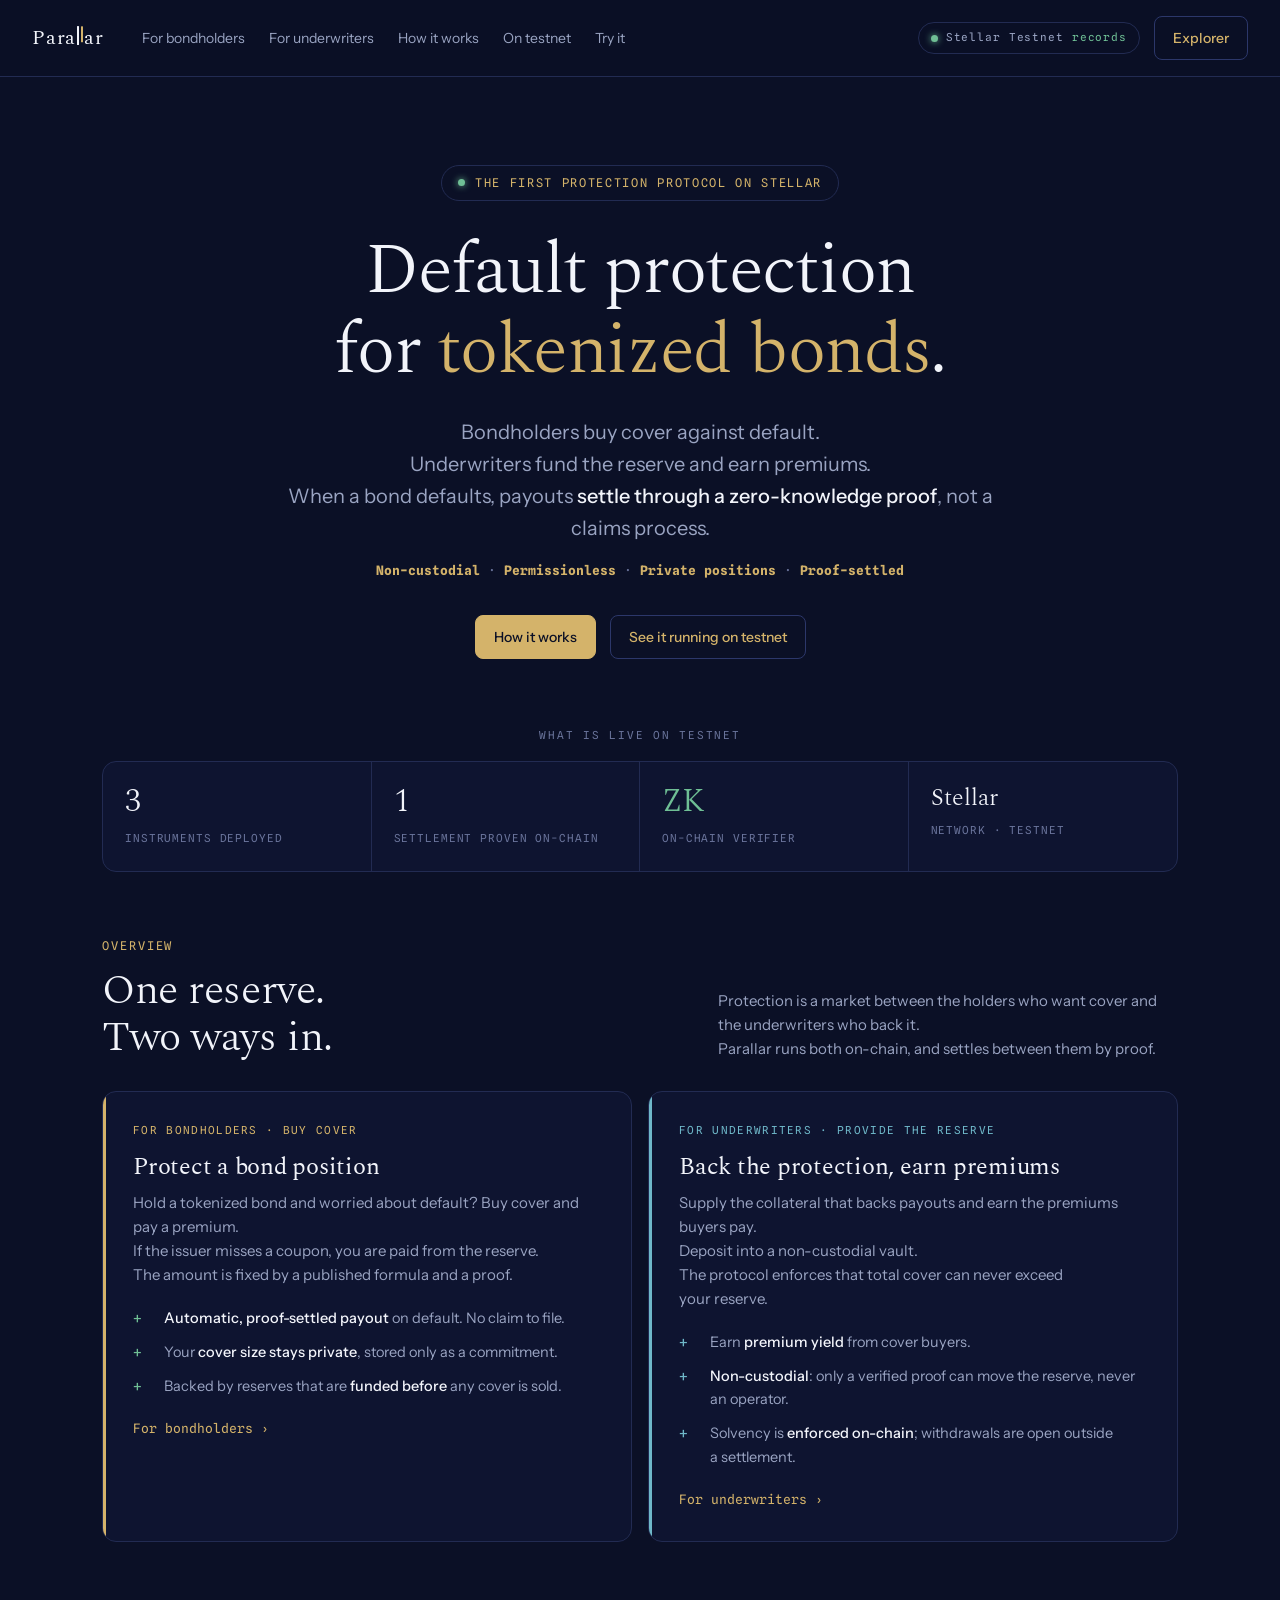
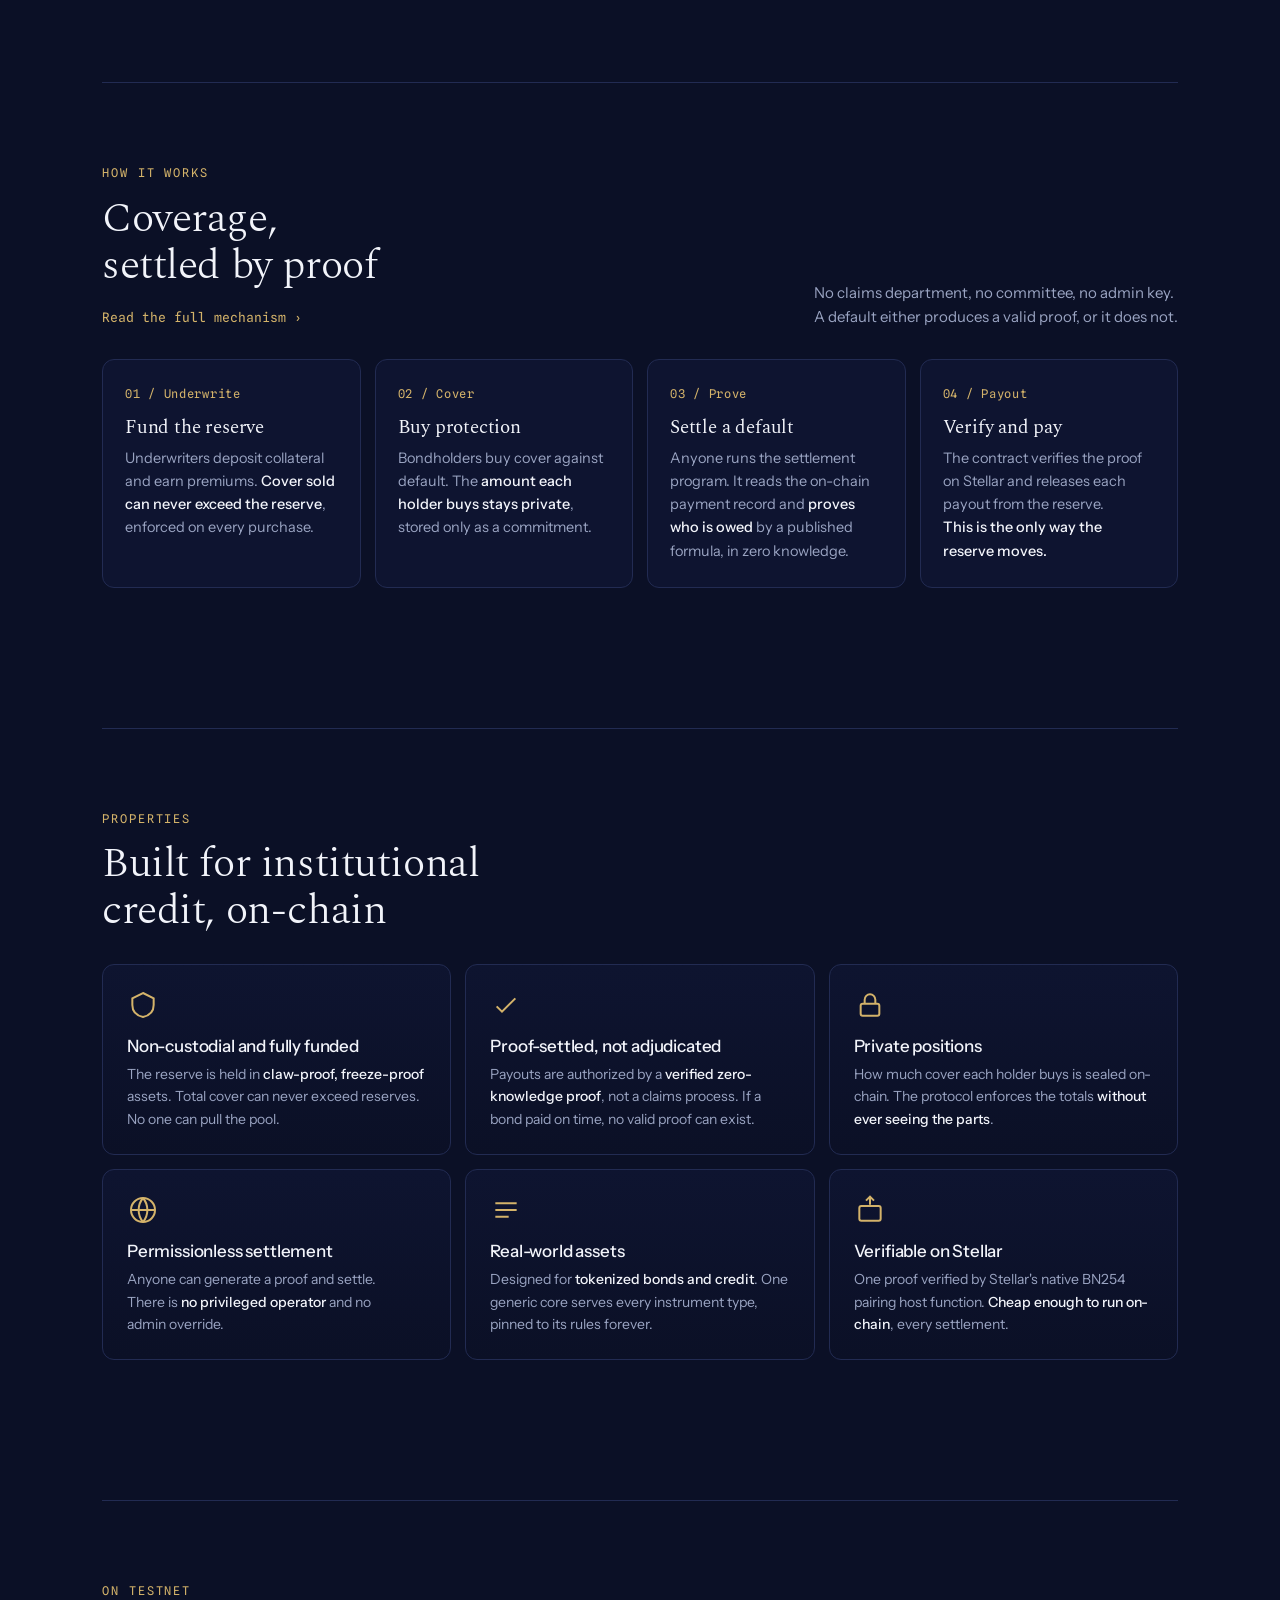
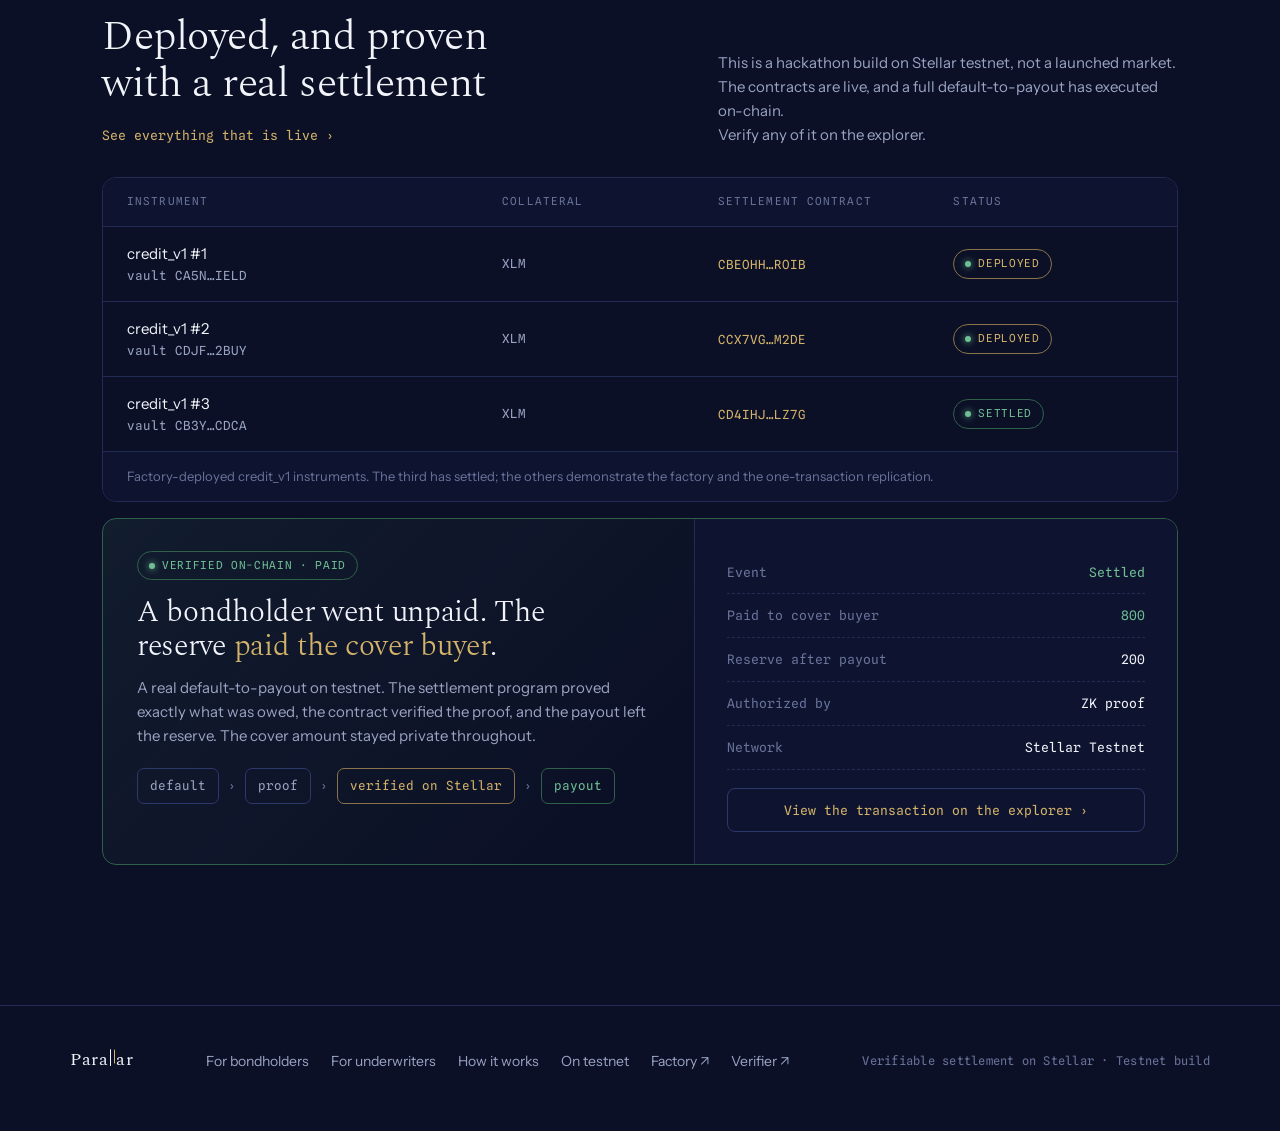
==== commit cdeb672a: "R50: review-driven hardening (honesty + Law #1 coverage + TTL + reproducibility) An 11-agent compreh" ====
--- a/frontend/index.html
+++ b/frontend/index.html
@@ -113,7 +113,7 @@
       <div class="feat"><svg class="ic" viewBox="0 0 24 24" fill="none" stroke="currentColor" stroke-width="1.5"><rect x="5" y="11" width="14" height="9" rx="1.5"/><path d="M8 11V8a4 4 0 018 0v3"/></svg><h3>Private positions</h3><p>How much cover each holder buys is sealed on-chain. The protocol enforces the totals <b>without ever seeing the parts</b>.</p></div>
       <div class="feat"><svg class="ic" viewBox="0 0 24 24" fill="none" stroke="currentColor" stroke-width="1.5"><circle cx="12" cy="12" r="9"/><path d="M3 12h18M12 3a14 14 0 010 18M12 3a14 14 0 000 18"/></svg><h3>Permissionless settlement</h3><p>Anyone can generate a proof and settle. There is <b>no privileged operator</b> and no admin override.</p></div>
       <div class="feat"><svg class="ic" viewBox="0 0 24 24" fill="none" stroke="currentColor" stroke-width="1.5"><path d="M4 7h16M4 12h16M4 17h10"/></svg><h3>Real-world assets</h3><p>Designed for <b>tokenized bonds and credit</b>. One generic core serves every instrument type, pinned to its rules forever.</p></div>
-      <div class="feat"><svg class="ic" viewBox="0 0 24 24" fill="none" stroke="currentColor" stroke-width="1.5"><path d="M12 2v6M9 5l3-3 3 3"/><rect x="4" y="9" width="16" height="11" rx="1.5"/></svg><h3>Verifiable on Stellar</h3><p>One proof verified by Stellar's native BN254 and Poseidon functions. <b>Cheap enough to run on-chain</b>, every settlement.</p></div>
+      <div class="feat"><svg class="ic" viewBox="0 0 24 24" fill="none" stroke="currentColor" stroke-width="1.5"><path d="M12 2v6M9 5l3-3 3 3"/><rect x="4" y="9" width="16" height="11" rx="1.5"/></svg><h3>Verifiable on Stellar</h3><p>One proof verified by Stellar's native BN254 pairing host function. <b>Cheap enough to run on-chain</b>, every settlement.</p></div>
     </div>
   </section>
 
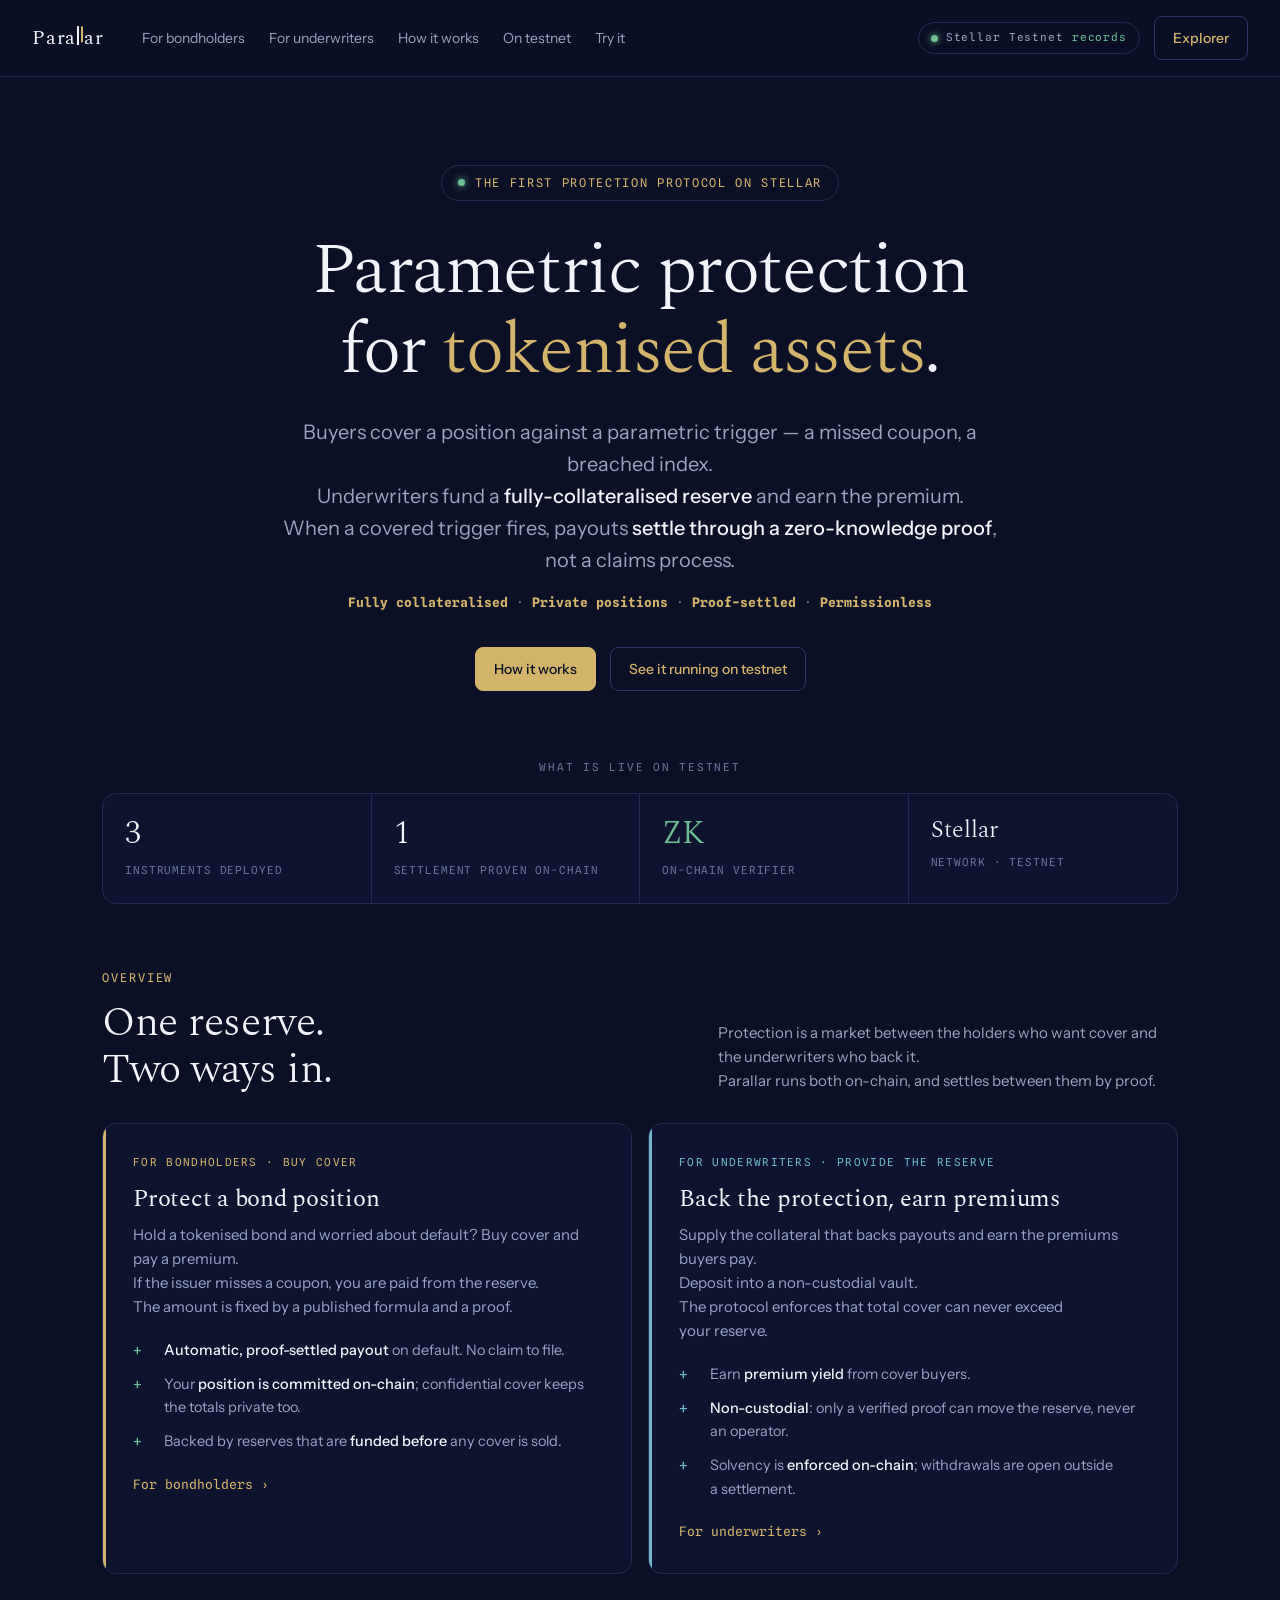
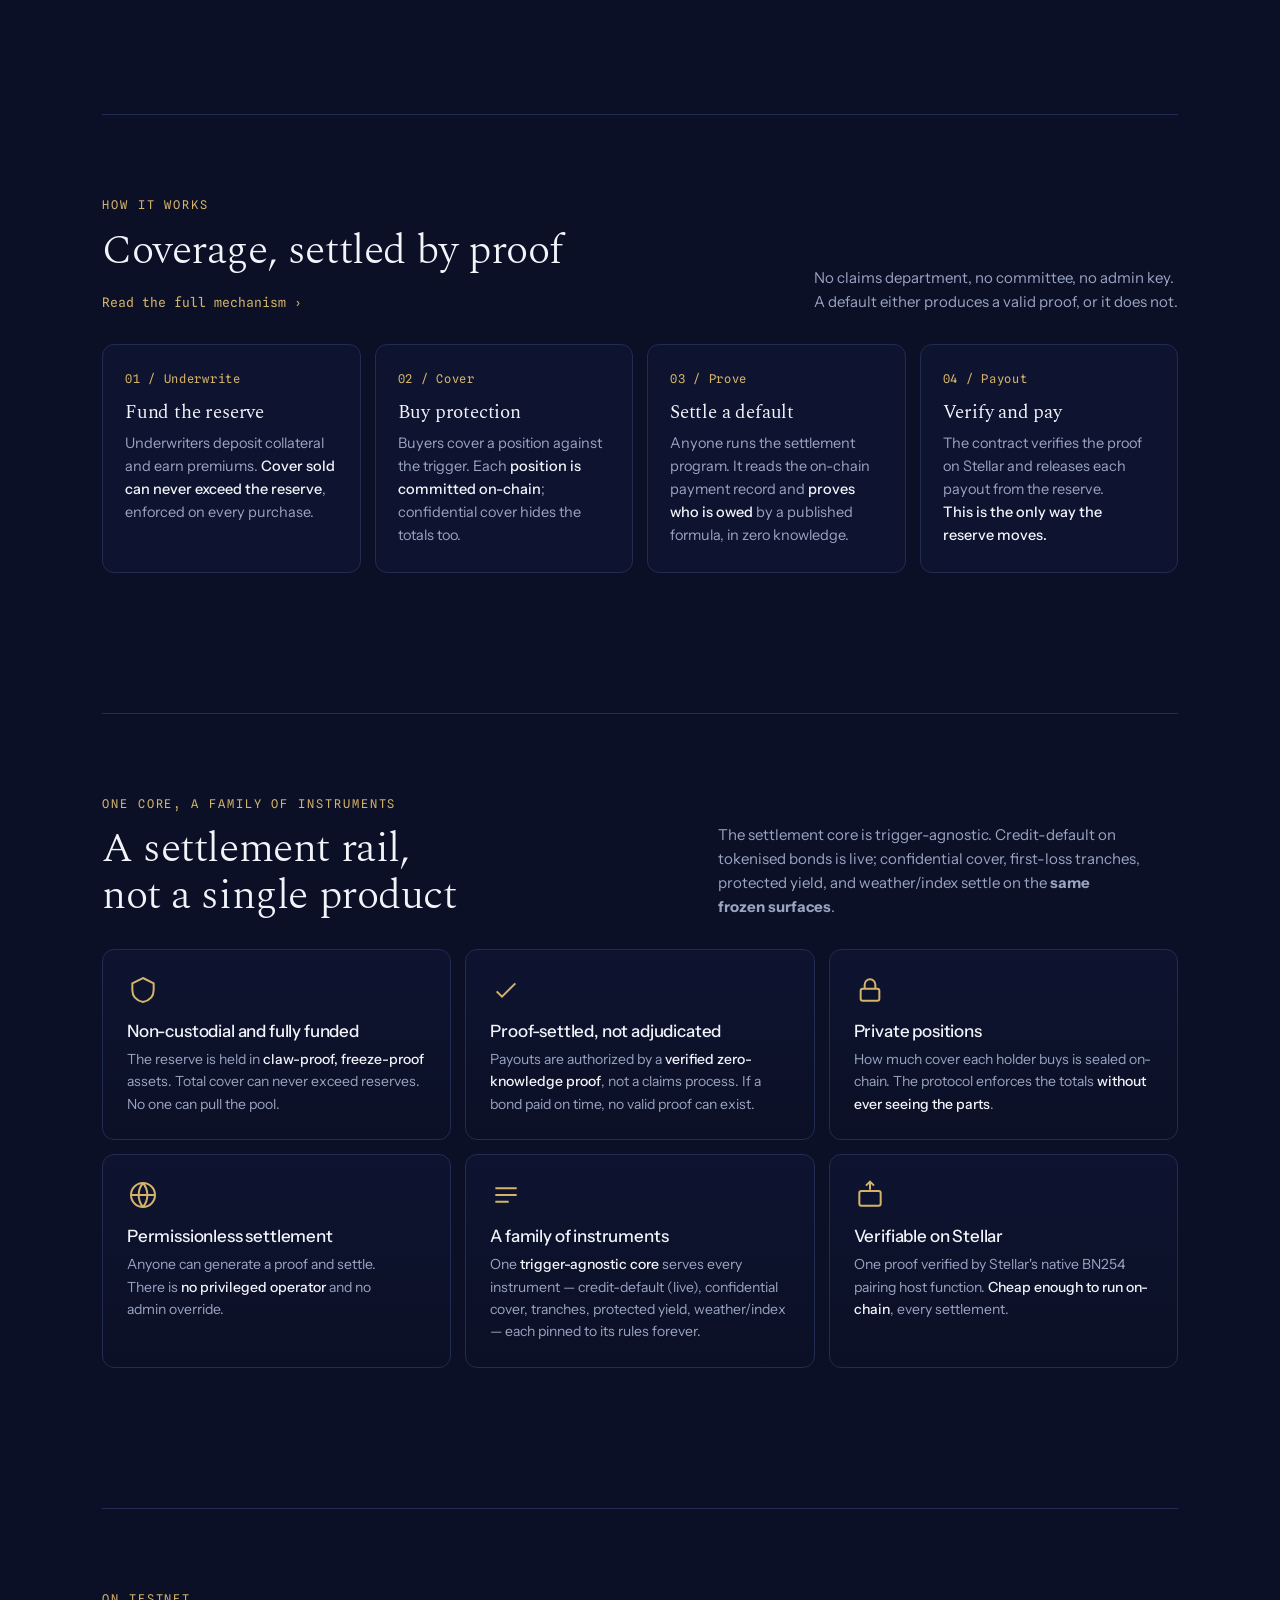
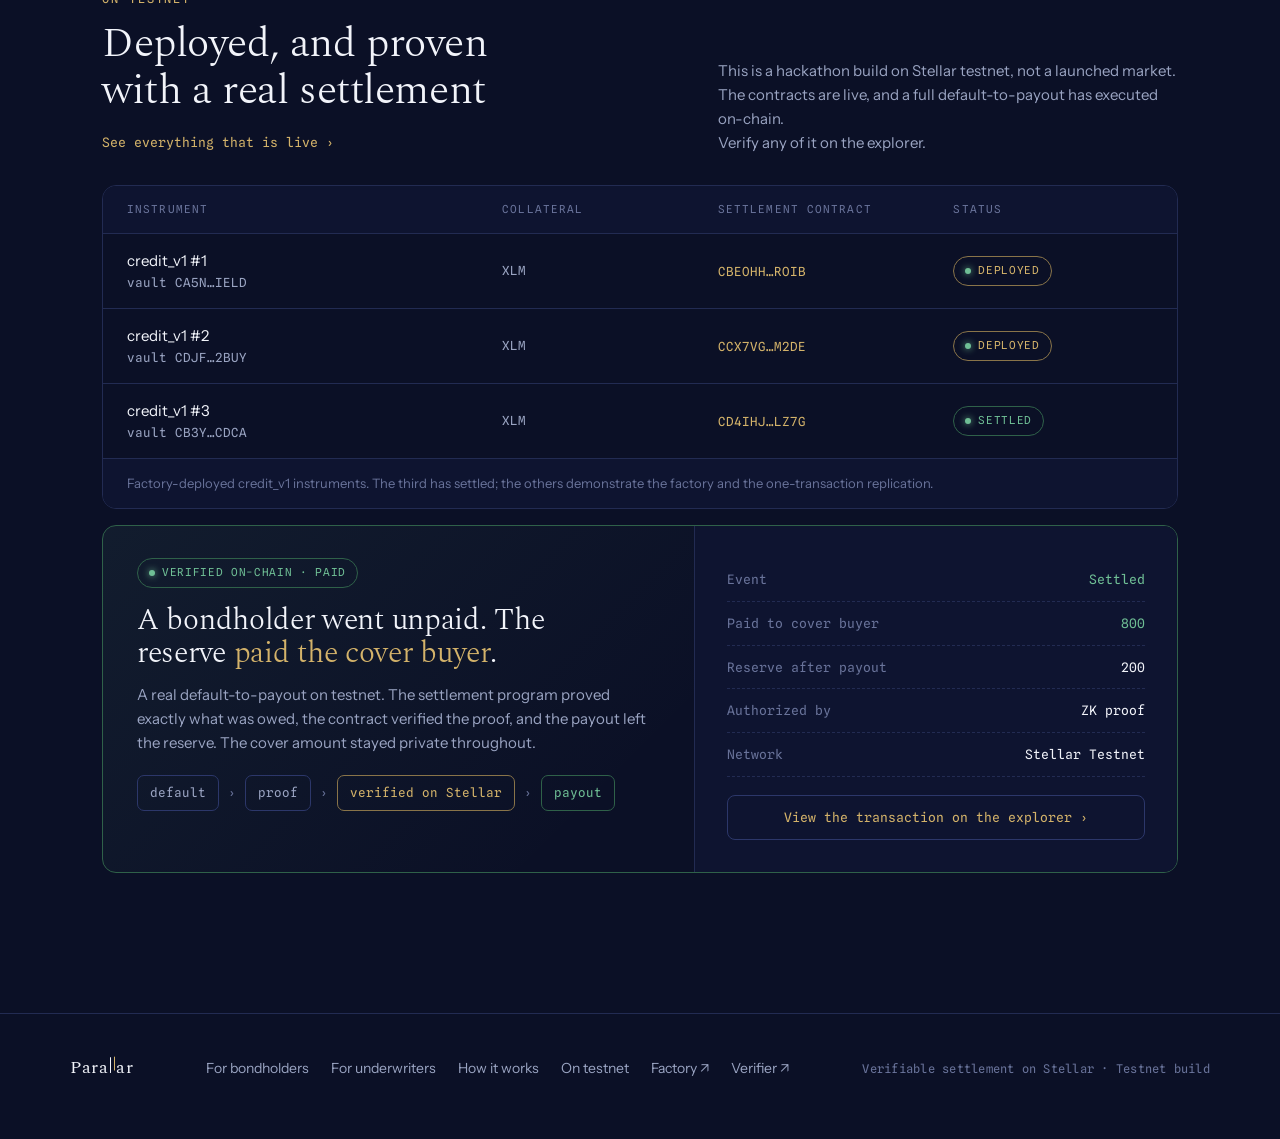
==== commit 95886730: "R72: website copy sweep (1/2) — reframe to the tokenised-asset settlement rail Per the Product Visio" ====
--- a/frontend/index.html
+++ b/frontend/index.html
@@ -3,8 +3,8 @@
 <head>
 <meta charset="UTF-8">
 <meta name="viewport" content="width=device-width, initial-scale=1.0">
-<title>Parallar · default protection for tokenized bonds, settled by proof</title>
-<meta name="description" content="Parallar is default protection for tokenized bonds on Stellar. Bondholders buy cover against default; underwriters fund the reserve and earn premiums. Defaults settle through a zero-knowledge proof, not a claims process. Deployed and proven on testnet.">
+<title>Parallar · verifiable parametric protection for tokenised assets, settled by proof</title>
+<meta name="description" content="Parallar is a verifiable settlement rail for tokenised-asset risk on Stellar: buyers cover a position against a parametric trigger, underwriters fund a fully-collateralised reserve and earn premiums, and payouts settle through a zero-knowledge proof — not a claims process. Credit-default protection on tokenised bonds is the first instrument, live and proven on testnet.">
 <link rel="preconnect" href="https://fonts.googleapis.com">
 <link rel="preconnect" href="https://fonts.gstatic.com" crossorigin>
 <link href="https://fonts.googleapis.com/css2?family=Spectral:wght@300;400&family=Instrument+Sans:wght@400;500;600&family=Spline+Sans+Mono:wght@400;500&display=swap" rel="stylesheet">
@@ -29,11 +29,11 @@
 <div class="wrap">
   <header class="hero">
     <div class="eyebrow"><span class="dot"></span> The first protection protocol on Stellar</div>
-    <h1>Default protection for <span class="alt">tokenized bonds</span>.</h1>
-    <p class="sub">Bondholders buy cover against default.<br>
-       Underwriters fund the reserve and earn premiums.<br>
-       When a bond defaults, payouts <strong>settle through a zero-knowledge proof</strong>, not a claims process.</p>
-    <p class="tags"><b>Non-custodial</b> · <b>Permissionless</b> · <b>Private positions</b> · <b>Proof-settled</b></p>
+    <h1>Parametric protection for <span class="alt">tokenised assets</span>.</h1>
+    <p class="sub">Buyers cover a position against a parametric trigger — a missed coupon, a breached index.<br>
+       Underwriters fund a <strong>fully-collateralised reserve</strong> and earn the premium.<br>
+       When a covered trigger fires, payouts <strong>settle through a zero-knowledge proof</strong>, not a claims process.</p>
+    <p class="tags"><b>Fully collateralised</b> · <b>Private positions</b> · <b>Proof-settled</b> · <b>Permissionless</b></p>
     <div class="hero-cta">
       <a class="btn" href="how-it-works.html">How it works</a>
       <a class="btn ghost" href="testnet.html">See it running on testnet</a>
@@ -62,12 +62,12 @@
       <div class="side buy">
         <div class="who">For bondholders · Buy cover</div>
         <h3>Protect a bond position</h3>
-        <p class="desc">Hold a tokenized bond and worried about default? Buy cover and pay a premium.<br>
+        <p class="desc">Hold a tokenised bond and worried about default? Buy cover and pay a premium.<br>
            If the issuer misses a coupon, you are paid from the reserve.<br>
            The amount is fixed by a published formula and a proof.</p>
         <ul>
           <li><span class="ck">+</span><span><b>Automatic, proof-settled payout</b> on default. No claim to file.</span></li>
-          <li><span class="ck">+</span><span>Your <b>cover size stays private</b>, stored only as a commitment.</span></li>
+          <li><span class="ck">+</span><span>Your <b>position is committed on-chain</b>; confidential cover keeps the totals private too.</span></li>
           <li><span class="ck">+</span><span>Backed by reserves that are <b>funded before</b> any cover is sold.</span></li>
         </ul>
         <a class="more" href="bondholders.html">For bondholders ›</a>
@@ -99,20 +99,23 @@
     </div>
     <div class="steps">
       <div class="scard"><div class="n">01 / Underwrite</div><h3>Fund the reserve</h3><p>Underwriters deposit collateral and earn premiums. <b>Cover sold can never exceed the reserve</b>, enforced on every purchase.</p></div>
-      <div class="scard"><div class="n">02 / Cover</div><h3>Buy protection</h3><p>Bondholders buy cover against default. The <b>amount each holder buys stays private</b>, stored only as a commitment.</p></div>
+      <div class="scard"><div class="n">02 / Cover</div><h3>Buy protection</h3><p>Buyers cover a position against the trigger. Each <b>position is committed on-chain</b>; confidential cover hides the totals too.</p></div>
       <div class="scard"><div class="n">03 / Prove</div><h3>Settle a default</h3><p>Anyone runs the settlement program. It reads the on-chain payment record and <b>proves who is owed</b> by a published formula, in zero knowledge.</p></div>
       <div class="scard"><div class="n">04 / Payout</div><h3>Verify and pay</h3><p>The contract verifies the proof on Stellar and releases each payout from the reserve. <b>This is the only way the reserve moves.</b></p></div>
     </div>
   </section>
 
   <section id="why">
-    <div class="sec-top"><div><div class="label">Properties</div><h2>Built for institutional credit, on-chain</h2></div></div>
+    <div class="sec-top">
+      <div><div class="label">One core, a family of instruments</div><h2>A settlement rail, not a single product</h2></div>
+      <p>The settlement core is trigger-agnostic. Credit-default on tokenised bonds is live; confidential cover, first-loss tranches, protected yield, and weather/index settle on the <b>same frozen surfaces</b>.</p>
+    </div>
     <div class="feats">
       <div class="feat"><svg class="ic" viewBox="0 0 24 24" fill="none" stroke="currentColor" stroke-width="1.5"><path d="M12 3l8 4v5c0 5-3.5 8-8 9-4.5-1-8-4-8-9V7z"/></svg><h3>Non-custodial and fully funded</h3><p>The reserve is held in <b>claw-proof, freeze-proof</b> assets. Total cover can never exceed reserves. No one can pull the pool.</p></div>
       <div class="feat"><svg class="ic" viewBox="0 0 24 24" fill="none" stroke="currentColor" stroke-width="1.5"><path d="M5 13l4 4L19 7"/></svg><h3>Proof-settled, not adjudicated</h3><p>Payouts are authorized by a <b>verified zero-knowledge proof</b>, not a claims process. If a bond paid on time, no valid proof can exist.</p></div>
       <div class="feat"><svg class="ic" viewBox="0 0 24 24" fill="none" stroke="currentColor" stroke-width="1.5"><rect x="5" y="11" width="14" height="9" rx="1.5"/><path d="M8 11V8a4 4 0 018 0v3"/></svg><h3>Private positions</h3><p>How much cover each holder buys is sealed on-chain. The protocol enforces the totals <b>without ever seeing the parts</b>.</p></div>
       <div class="feat"><svg class="ic" viewBox="0 0 24 24" fill="none" stroke="currentColor" stroke-width="1.5"><circle cx="12" cy="12" r="9"/><path d="M3 12h18M12 3a14 14 0 010 18M12 3a14 14 0 000 18"/></svg><h3>Permissionless settlement</h3><p>Anyone can generate a proof and settle. There is <b>no privileged operator</b> and no admin override.</p></div>
-      <div class="feat"><svg class="ic" viewBox="0 0 24 24" fill="none" stroke="currentColor" stroke-width="1.5"><path d="M4 7h16M4 12h16M4 17h10"/></svg><h3>Real-world assets</h3><p>Designed for <b>tokenized bonds and credit</b>. One generic core serves every instrument type, pinned to its rules forever.</p></div>
+      <div class="feat"><svg class="ic" viewBox="0 0 24 24" fill="none" stroke="currentColor" stroke-width="1.5"><path d="M4 7h16M4 12h16M4 17h10"/></svg><h3>A family of instruments</h3><p>One <b>trigger-agnostic core</b> serves every instrument — credit-default (live), confidential cover, tranches, protected yield, weather/index — each pinned to its rules forever.</p></div>
       <div class="feat"><svg class="ic" viewBox="0 0 24 24" fill="none" stroke="currentColor" stroke-width="1.5"><path d="M12 2v6M9 5l3-3 3 3"/><rect x="4" y="9" width="16" height="11" rx="1.5"/></svg><h3>Verifiable on Stellar</h3><p>One proof verified by Stellar's native BN254 pairing host function. <b>Cheap enough to run on-chain</b>, every settlement.</p></div>
     </div>
   </section>
--- a/frontend/styles.css
+++ b/frontend/styles.css
@@ -42,7 +42,7 @@
 
 .hero{padding:88px 0 8px;text-align:center}
 .eyebrow{display:inline-flex;align-items:center;gap:10px;font-family:'Spline Sans Mono',monospace;font-size:12px;letter-spacing:.14em;text-transform:uppercase;color:var(--brass);border:1px solid var(--hairline);border-radius:999px;padding:7px 16px;margin-bottom:30px}
-.hero h1{font-size:clamp(40px,6vw,72px);max-width:18ch;margin:0 auto 24px;letter-spacing:-0.02em}
+.hero h1{font-size:clamp(40px,6vw,72px);max-width:22ch;margin:0 auto 24px;letter-spacing:-0.02em}
 .hero h1 .alt{color:var(--brass)}
 .hero .sub{font-size:clamp(17px,1.6vw,20px);color:var(--dim);max-width:56ch;margin:0 auto 16px}
 .hero .sub strong{color:var(--paper);font-weight:500}
@@ -53,7 +53,7 @@
 /* sub-page header (smaller than the home hero) */
 .page-hero{padding:64px 0 40px;border-bottom:1px solid var(--hairline)}
 .page-hero .eyebrow{margin-bottom:22px}
-.page-hero h1{font-size:clamp(34px,4.6vw,56px);max-width:18ch;margin-bottom:20px;letter-spacing:-0.02em}
+.page-hero h1{font-size:clamp(34px,4.6vw,56px);max-width:30ch;margin-bottom:20px;letter-spacing:-0.02em}
 .page-hero h1 .alt{color:var(--brass)}
 .page-hero .lead{font-size:clamp(17px,1.5vw,20px);color:var(--dim);max-width:60ch}
 .page-hero .lead strong{color:var(--paper);font-weight:500}
@@ -73,7 +73,7 @@
 section.first{border-top:none;margin-top:0;padding-top:64px}
 .sec-top{display:flex;align-items:flex-end;justify-content:space-between;gap:20px;margin-bottom:30px;flex-wrap:wrap}
 .sec-top .label{font-family:'Spline Sans Mono',monospace;font-size:12px;letter-spacing:.16em;text-transform:uppercase;color:var(--brass);margin-bottom:12px}
-.sec-top h2{font-size:clamp(28px,3.4vw,42px);max-width:20ch}
+.sec-top h2{font-size:clamp(28px,3.4vw,42px);max-width:28ch}
 .sec-top p{color:var(--dim);max-width:46ch;font-size:15px}
 .sec-link{font-family:'Spline Sans Mono',monospace;font-size:13px;margin-top:18px;display:inline-block}
 
@@ -128,6 +128,13 @@
 .feat h3{font-size:17px;font-weight:500;margin-bottom:7px;font-family:'Instrument Sans'}
 .feat p{font-size:14px;color:var(--dim)}
 .feat p b{color:var(--paper);font-weight:500}
+
+/* product-suite gallery (app page) */
+.prod .prod-top{display:flex;align-items:center;justify-content:space-between;gap:10px;margin-bottom:14px;flex-wrap:wrap}
+.prod-id{font-family:'Spline Sans Mono',monospace;font-size:11px;color:var(--brass);letter-spacing:.01em;word-break:break-word}
+.tag.built{color:var(--brass);border-color:var(--brass-dim)}
+.prod-foot{max-width:72ch;margin-top:24px;color:var(--faint);font-size:14px}
+.prod-foot code{font-family:'Spline Sans Mono',monospace;color:var(--brass);font-size:13px}
 
 /* deployed-on-testnet table */
 .dep{border:1px solid var(--hairline);border-radius:14px;overflow:hidden}
